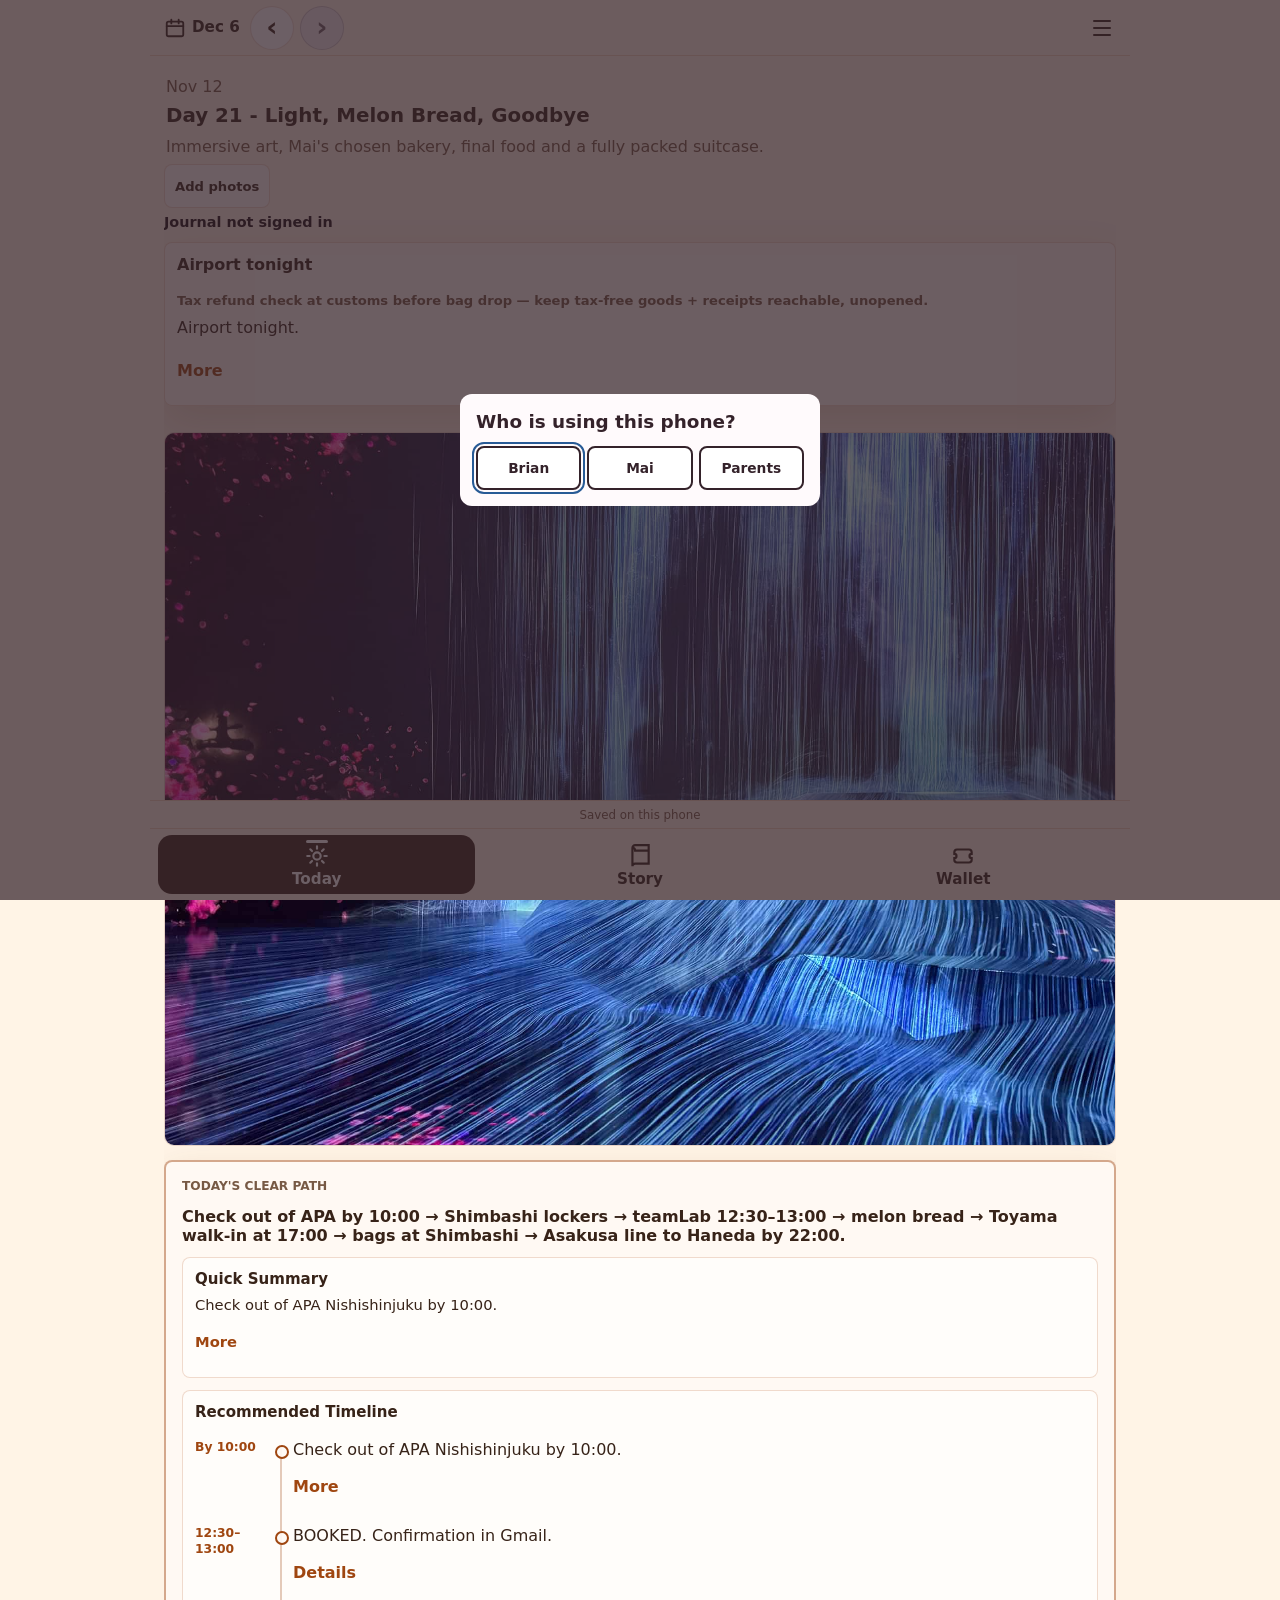
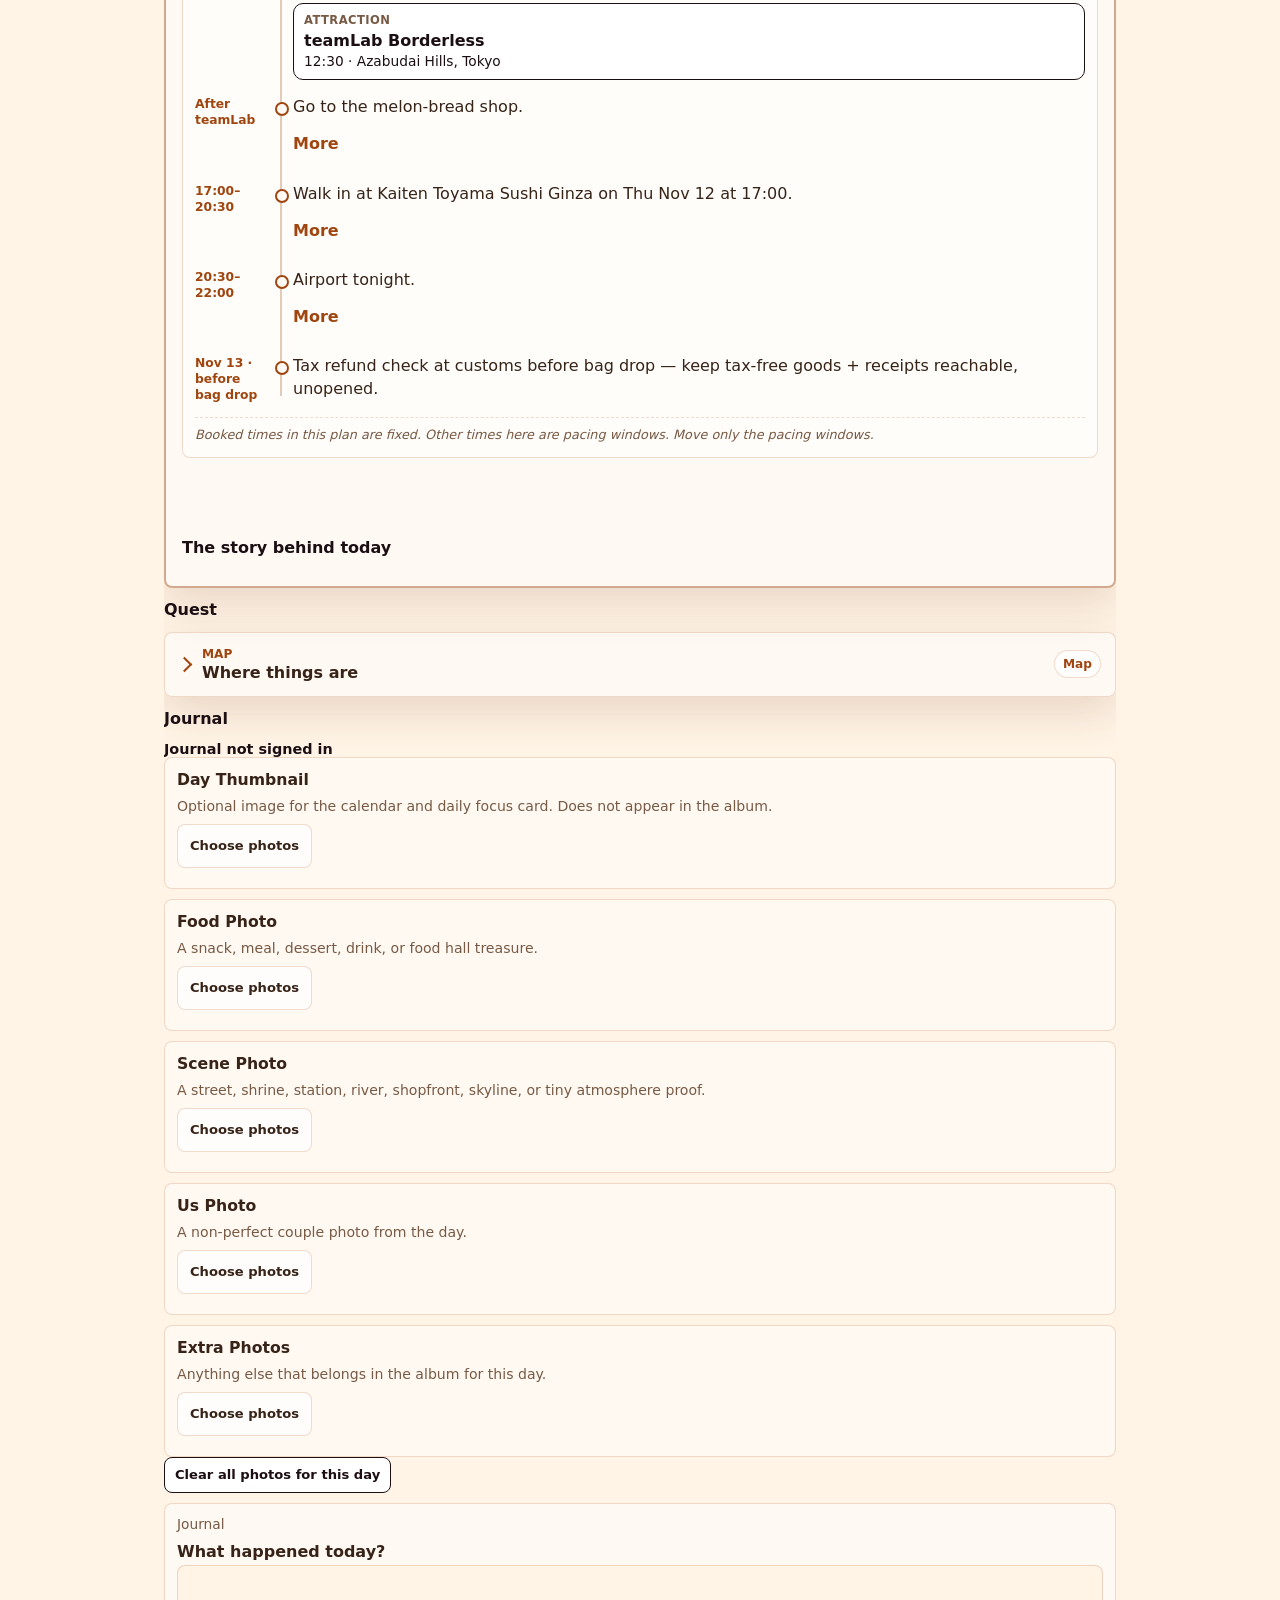
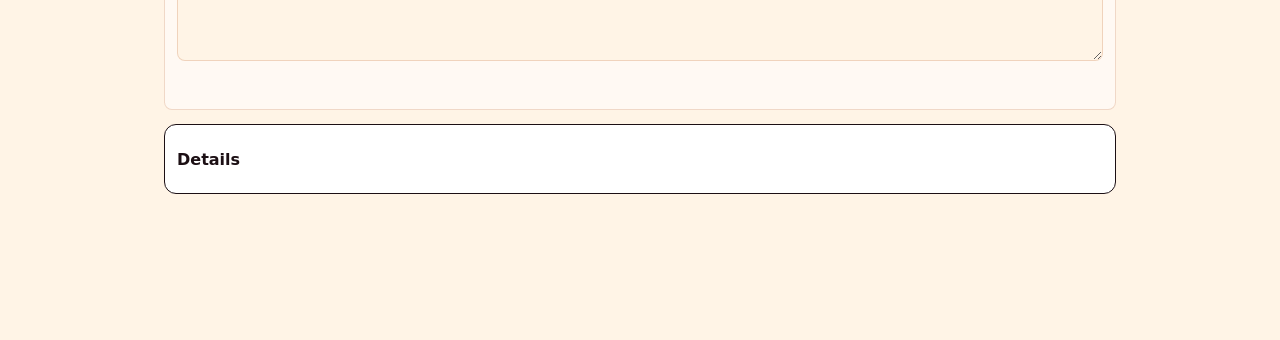
==== index.html @ 4ed2b211 "v230: show why journal photo sync failed Sync now returned with no message when a previous upload wa" ====
<!doctype html>
<html lang="en">
  <head>
    <meta charset="utf-8">
    <meta name="viewport" content="width=device-width, initial-scale=1, viewport-fit=cover">
    <meta name="theme-color" content="#fff0f6">
    <meta name="color-scheme" content="only light">
    <meta name="supported-color-schemes" content="only light">
    <style>:root { color-scheme: only light; background-color: #fff0f6; color: #34222a; }</style>
    <title>Japan Trip Hunt</title>
    <link rel="manifest" href="manifest.webmanifest">
    <link rel="stylesheet" href="leaflet.css">
    <link rel="stylesheet" href="styles.css?v230">
  </head>
  <body>
    <div class="app-shell">
      <header class="app-header">
        <div class="header-leading">
          <button type="button" class="header-calendar" id="headerCalendar" aria-label="Open trip calendar">
            <svg viewBox="0 0 24 24" aria-hidden="true"><rect x="3" y="5" width="18" height="16" rx="2" fill="none" stroke="currentColor" stroke-width="2"/><path d="M3 10h18M8 3v4M16 3v4" fill="none" stroke="currentColor" stroke-width="2" stroke-linecap="round"/></svg>
            <span id="headerCalendarDate">Today</span>
          </button>
          <div class="header-day-step" id="headerDayStep" hidden>
            <button type="button" id="headerPrevDay" aria-label="Previous day">‹</button>
            <button type="button" id="headerNextDay" aria-label="Next day">›</button>
          </div>
        </div>
        <button type="button" class="menu-button" id="menuButton" aria-label="Menu" aria-haspopup="true" aria-expanded="false" aria-controls="appMenu">
          <span class="menu-icon" aria-hidden="true"><span></span><span></span><span></span></span>
        </button>
        <div class="app-menu" id="appMenu" hidden>
          <div class="traveler-toggle" role="group" aria-label="Who is using this phone">
            <button type="button" data-traveler="brian" aria-pressed="false">Brian</button>
            <button type="button" data-traveler="mai" aria-pressed="false">Mai</button>
            <button type="button" data-traveler="parents" aria-pressed="false">Parents</button>
          </div>
          <hr>
          <nav aria-label="Planning tools">
            <button type="button" data-section="admin">Trip admin</button>
            <button type="button" data-section="food">Food</button>
            <button type="button" data-section="journal">Family journal</button>
          </nav>
          <hr>
          <button type="button" id="archiveToggle" aria-pressed="false">Show skipped</button>
          <p class="menu-version">v230</p>
        </div>
      </header>

      <div id="filterStash" hidden>
        <div class="rail-wrap city-rail-wrap">
          <nav class="city-rail" aria-label="Trip cities">
            <button class="city-chip active" data-city="osaka">Osaka</button>
            <button class="city-chip" data-city="kyoto">Kyoto</button>
            <button class="city-chip" data-city="hiroshima">Hiroshima</button>
            <button class="city-chip" data-city="tokyo">Tokyo</button>
          </nav>
          <span class="rail-hint" aria-hidden="true">›</span>
        </div>

        <div class="rail-wrap day-rail-wrap">
          <nav class="day-rail" aria-label="Trip days"></nav>
          <span class="rail-hint" aria-hidden="true">›</span>
        </div>
      </div>

      <main>
        <section class="panel today-panel" id="todayPanel" aria-live="polite"></section>
        <section class="panel roll-panel hidden" id="rollPanel" aria-live="polite"></section>
        <div class="screen-filters" id="daysFilters"></div>
        <p class="days-hint" id="daysHint">Choose a day.</p>
        <section class="story-shell hidden" id="storyShell" aria-label="Story">
          <div class="story-switch" role="tablist" aria-label="Story views">
            <button type="button" role="tab" id="storyTabDays" data-story="days" aria-controls="storyDays">Days</button>
            <button type="button" role="tab" id="storyTabCalendar" data-story="calendar" aria-controls="tripCalendar">Calendar</button>
            <button type="button" role="tab" id="storyTabPhotos" data-story="photos" aria-controls="storyPhotos">Photos</button>
            <button type="button" role="tab" id="storyTabMap" data-story="map" aria-controls="storyMap">Map</button>
            <button type="button" role="tab" id="storyTabPassport" data-story="passport" aria-controls="storyPassport">Passport</button>
          </div>
          <div class="story-pane" id="storyDays" role="tabpanel" aria-labelledby="storyTabDays"></div>
          <section class="trip-calendar story-pane" id="tripCalendar" role="tabpanel" aria-labelledby="storyTabCalendar" hidden></section>
          <div class="story-pane" id="storyPhotos" role="tabpanel" aria-labelledby="storyTabPhotos" hidden></div>
          <div class="story-pane" id="storyMap" role="tabpanel" aria-labelledby="storyTabMap" hidden></div>
          <div class="story-pane" id="storyPassport" role="tabpanel" aria-labelledby="storyTabPassport" hidden>
            <section id="tripQuestHome"></section>
            <section class="melon-passport-section" id="melonPassportSection">
              <div class="section-heading">
                <p class="label">Mai's tasting challenge</p>
                <h2>Six-Bread Melon Passport</h2>
              </div>
              <div id="melonProgress"></div>
              <div class="melon-grid" id="melonGrid"></div>
              <div id="melonLeaderboard"></div>
            </section>
          </div>
        </section>
        <section class="panel tickets-panel hidden" id="ticketsPanel" aria-live="polite"></section>
        <section class="panel admin-panel hidden" id="adminPanel" aria-live="polite"></section>
        <section class="panel food-panel hidden" id="foodPanel"><div class="screen-filters" id="foodFilters"></div>
<section class="overview-window" id="cityFoodMapView">
              <section class="city-food-map-card" id="cityFoodMapCard">
                <div class="section-heading city-food-map-heading">
                  <div>
                    <p class="label" id="cityFoodMapLabel">Osaka food scout · researched picks</p>
                    <h2 id="cityFoodMapTitle">Osaka Food Map</h2>
                  </div>
                  <span class="city-food-mascot" aria-hidden="true">おいしい!</span>
                </div>
                <div class="city-food-intro">
                  <span aria-hidden="true">🍙</span>
                  <p id="cityFoodIntroCopy"><strong>What kind of Osaka food sounds good?</strong> Filter the map by local specialty—from takoyaki and kushikatsu to izakayas, noodles, cafés, and conbini.</p>
                </div>
                <section class="restaurant-bookings" aria-labelledby="restaurantBookingsTitle">
                  <div class="restaurant-bookings-heading">
                    <div>
                      <p class="label">Tabelog first · track here</p>
                      <h3 id="restaurantBookingsTitle">Restaurant reservations</h3>
                    </div>
                    <p class="restaurant-party-legend" id="restaurantPartyLegend"></p>
                  </div>
                  <p class="restaurant-bookings-intro" id="restaurantBookingsIntro"></p>
                  <ul class="restaurant-bookings-list" id="restaurantBookingsList"></ul>
                </section>
                <div class="city-food-toolbar">
                  <div class="city-food-filters" id="cityFoodFilters" aria-label="Filter food map"></div>
                  <div class="city-food-subfilters" id="cityFoodSubfilters" aria-label="Filter by food subtype" hidden></div>
                </div>
                <p class="city-food-result-count" id="cityFoodResultCount" aria-live="polite"></p>
                <div class="city-food-layout">
                  <div class="city-food-map-wrap">
                    <div class="city-food-leaflet-map" id="cityFoodLeafletMap" role="application" aria-label="Interactive city food map"></div>
                    <div class="city-food-map-key" aria-label="Food pin legend">
                      <span><i class="is-restaurant">🍜</i> Restaurant</span>
                      <span><i class="is-cafe">☕</i> Café</span>
                      <span><i class="is-conbini">🍙</i> Conbini</span>
                      <span><i class="is-sweet">★</i> Sweets</span>
                    </div>
                  </div>
                  <button type="button" class="food-list-toggle" id="foodListToggle" aria-expanded="false" aria-controls="cityFoodList">Show place list</button>
                  <div class="city-food-list is-collapsed" id="cityFoodList"></div>
                </div>
              </section>
            </section>
        </section>
        <section class="panel day-panel hidden" id="dayPanel" aria-live="polite"></section>
        <section class="panel journal-panel hidden" id="journalPanel" aria-live="polite"></section>
      </main>

      <div class="app-dock">
      <footer class="bottom-bar">
        <span id="saveStatus">Saved on this phone</span>
      </footer>
      <nav class="tab-bar" aria-label="Main sections">
        <button type="button" data-tab="today">
          <svg viewBox="0 0 24 24" aria-hidden="true"><path d="M12 3v2.2M12 18.8V21M3 12h2.2M18.8 12H21M5.8 5.8l1.6 1.6M16.6 16.6l1.6 1.6M18.2 5.8l-1.6 1.6M7.4 16.6l-1.6 1.6" fill="none" stroke="currentColor" stroke-width="2" stroke-linecap="round"/><circle cx="12" cy="12" r="3.4" fill="none" stroke="currentColor" stroke-width="2"/></svg>
          <span>Today</span>
        </button>
        <button type="button" data-tab="story">
          <svg viewBox="0 0 24 24" aria-hidden="true"><path d="M5 4.5A2.5 2.5 0 0 1 7.5 2H20v17H7.5A2.5 2.5 0 0 0 5 21.5V4.5z" fill="none" stroke="currentColor" stroke-width="2"/><path d="M5 4.5A2.5 2.5 0 0 1 7.5 7H20" fill="none" stroke="currentColor" stroke-width="2"/></svg>
          <span>Story</span>
        </button>
        <button type="button" data-tab="wallet">
          <svg viewBox="0 0 24 24" aria-hidden="true"><path d="M4 8.5A2.5 2.5 0 0 1 6.5 6h11A2.5 2.5 0 0 1 20 8.5V10a2 2 0 0 0 0 4v1.5A2.5 2.5 0 0 1 17.5 18h-11A2.5 2.5 0 0 1 4 15.5V14a2 2 0 0 0 0-4V8.5z" fill="none" stroke="currentColor" stroke-width="2"/></svg>
          <span>Wallet</span>
        </button>
      </nav>
      </div>
      <div class="traveler-ask" id="travelerAsk" hidden>
        <div class="traveler-ask-card" role="dialog" aria-modal="true" aria-labelledby="travelerAskTitle">
          <h2 id="travelerAskTitle">Who is using this phone?</h2>
          <div class="traveler-toggle" role="group" aria-label="Who is using this phone">
            <button type="button" data-traveler="brian">Brian</button>
            <button type="button" data-traveler="mai">Mai</button>
            <button type="button" data-traveler="parents">Parents</button>
          </div>
        </div>
      </div>
      <div class="ticket-viewer" id="ticketViewer" hidden>
        <p class="ticket-brightness">Turn screen brightness up.</p>
        <button type="button" id="ticketViewerClose">Close</button>
        <img id="ticketViewerImage" alt="QR ticket">
        <a class="ticket-viewer-link" id="ticketViewerLink" target="_blank" rel="noopener noreferrer" hidden>Open link instead</a>
      </div>
    </div>

    <script src="leaflet.js"></script>
    <script src="place-coordinates.js"></script>
    <script src="ticket-email.js?v230"></script>
    <script src="wander.js?v230"></script>
    <script src="roll-call.js?v230"></script>
    <script src="bulk-photos.js?v230"></script>
    <script src="app.js?v230"></script>
  </body>
</html>
---- leaflet.css ----
/* required styles */

.leaflet-pane,
.leaflet-tile,
.leaflet-marker-icon,
.leaflet-marker-shadow,
.leaflet-tile-container,
.leaflet-pane > svg,
.leaflet-pane > canvas,
.leaflet-zoom-box,
.leaflet-image-layer,
.leaflet-layer {
	position: absolute;
	left: 0;
	top: 0;
	}
.leaflet-container {
	overflow: hidden;
	}
.leaflet-tile,
.leaflet-marker-icon,
.leaflet-marker-shadow {
	-webkit-user-select: none;
	   -moz-user-select: none;
	        user-select: none;
	  -webkit-user-drag: none;
	}
/* Prevents IE11 from highlighting tiles in blue */
.leaflet-tile::selection {
	background: transparent;
}
/* Safari renders non-retina tile on retina better with this, but Chrome is worse */
.leaflet-safari .leaflet-tile {
	image-rendering: -webkit-optimize-contrast;
	}
/* hack that prevents hw layers "stretching" when loading new tiles */
.leaflet-safari .leaflet-tile-container {
	width: 1600px;
	height: 1600px;
	-webkit-transform-origin: 0 0;
	}
.leaflet-marker-icon,
.leaflet-marker-shadow {
	display: block;
	}
/* .leaflet-container svg: reset svg max-width decleration shipped in Joomla! (joomla.org) 3.x */
/* .leaflet-container img: map is broken in FF if you have max-width: 100% on tiles */
.leaflet-container .leaflet-overlay-pane svg {
	max-width: none !important;
	max-height: none !important;
	}
.leaflet-container .leaflet-marker-pane img,
.leaflet-container .leaflet-shadow-pane img,
.leaflet-container .leaflet-tile-pane img,
.leaflet-container img.leaflet-image-layer,
.leaflet-container .leaflet-tile {
	max-width: none !important;
	max-height: none !important;
	width: auto;
	padding: 0;
	}

.leaflet-container img.leaflet-tile {
	/* See: https://bugs.chromium.org/p/chromium/issues/detail?id=600120 */
	mix-blend-mode: plus-lighter;
}

.leaflet-container.leaflet-touch-zoom {
	-ms-touch-action: pan-x pan-y;
	touch-action: pan-x pan-y;
	}
.leaflet-container.leaflet-touch-drag {
	-ms-touch-action: pinch-zoom;
	/* Fallback for FF which doesn't support pinch-zoom */
	touch-action: none;
	touch-action: pinch-zoom;
}
.leaflet-container.leaflet-touch-drag.leaflet-touch-zoom {
	-ms-touch-action: none;
	touch-action: none;
}
.leaflet-container {
	-webkit-tap-highlight-color: transparent;
}
.leaflet-container a {
	-webkit-tap-highlight-color: rgba(51, 181, 229, 0.4);
}
.leaflet-tile {
	filter: inherit;
	visibility: hidden;
	}
.leaflet-tile-loaded {
	visibility: inherit;
	}
.leaflet-zoom-box {
	width: 0;
	height: 0;
	-moz-box-sizing: border-box;
	     box-sizing: border-box;
	z-index: 800;
	}
/* workaround for https://bugzilla.mozilla.org/show_bug.cgi?id=888319 */
.leaflet-overlay-pane svg {
	-moz-user-select: none;
	}

.leaflet-pane         { z-index: 400; }

.leaflet-tile-pane    { z-index: 200; }
.leaflet-overlay-pane { z-index: 400; }
.leaflet-shadow-pane  { z-index: 500; }
.leaflet-marker-pane  { z-index: 600; }
.leaflet-tooltip-pane   { z-index: 650; }
.leaflet-popup-pane   { z-index: 700; }

.leaflet-map-pane canvas { z-index: 100; }
.leaflet-map-pane svg    { z-index: 200; }

.leaflet-vml-shape {
	width: 1px;
	height: 1px;
	}
.lvml {
	behavior: url(#default#VML);
	display: inline-block;
	position: absolute;
	}


/* control positioning */

.leaflet-control {
	position: relative;
	z-index: 800;
	pointer-events: visiblePainted; /* IE 9-10 doesn't have auto */
	pointer-events: auto;
	}
.leaflet-top,
.leaflet-bottom {
	position: absolute;
	z-index: 1000;
	pointer-events: none;
	}
.leaflet-top {
	top: 0;
	}
.leaflet-right {
	right: 0;
	}
.leaflet-bottom {
	bottom: 0;
	}
.leaflet-left {
	left: 0;
	}
.leaflet-control {
	float: left;
	clear: both;
	}
.leaflet-right .leaflet-control {
	float: right;
	}
.leaflet-top .leaflet-control {
	margin-top: 10px;
	}
.leaflet-bottom .leaflet-control {
	margin-bottom: 10px;
	}
.leaflet-left .leaflet-control {
	margin-left: 10px;
	}
.leaflet-right .leaflet-control {
	margin-right: 10px;
	}


/* zoom and fade animations */

.leaflet-fade-anim .leaflet-popup {
	opacity: 0;
	-webkit-transition: opacity 0.2s linear;
	   -moz-transition: opacity 0.2s linear;
	        transition: opacity 0.2s linear;
	}
.leaflet-fade-anim .leaflet-map-pane .leaflet-popup {
	opacity: 1;
	}
.leaflet-zoom-animated {
	-webkit-transform-origin: 0 0;
	    -ms-transform-origin: 0 0;
	        transform-origin: 0 0;
	}
svg.leaflet-zoom-animated {
	will-change: transform;
}

.leaflet-zoom-anim .leaflet-zoom-animated {
	-webkit-transition: -webkit-transform 0.25s cubic-bezier(0,0,0.25,1);
	   -moz-transition:    -moz-transform 0.25s cubic-bezier(0,0,0.25,1);
	        transition:         transform 0.25s cubic-bezier(0,0,0.25,1);
	}
.leaflet-zoom-anim .leaflet-tile,
.leaflet-pan-anim .leaflet-tile {
	-webkit-transition: none;
	   -moz-transition: none;
	        transition: none;
	}

.leaflet-zoom-anim .leaflet-zoom-hide {
	visibility: hidden;
	}


/* cursors */

.leaflet-interactive {
	cursor: pointer;
	}
.leaflet-grab {
	cursor: -webkit-grab;
	cursor:    -moz-grab;
	cursor:         grab;
	}
.leaflet-crosshair,
.leaflet-crosshair .leaflet-interactive {
	cursor: crosshair;
	}
.leaflet-popup-pane,
.leaflet-control {
	cursor: auto;
	}
.leaflet-dragging .leaflet-grab,
.leaflet-dragging .leaflet-grab .leaflet-interactive,
.leaflet-dragging .leaflet-marker-draggable {
	cursor: move;
	cursor: -webkit-grabbing;
	cursor:    -moz-grabbing;
	cursor:         grabbing;
	}

/* marker & overlays interactivity */
.leaflet-marker-icon,
.leaflet-marker-shadow,
.leaflet-image-layer,
.leaflet-pane > svg path,
.leaflet-tile-container {
	pointer-events: none;
	}

.leaflet-marker-icon.leaflet-interactive,
.leaflet-image-layer.leaflet-interactive,
.leaflet-pane > svg path.leaflet-interactive,
svg.leaflet-image-layer.leaflet-interactive path {
	pointer-events: visiblePainted; /* IE 9-10 doesn't have auto */
	pointer-events: auto;
	}

/* visual tweaks */

.leaflet-container {
	background: #ddd;
	outline-offset: 1px;
	}
.leaflet-container a {
	color: #0078A8;
	}
.leaflet-zoom-box {
	border: 2px dotted #38f;
	background: rgba(255,255,255,0.5);
	}


/* general typography */
.leaflet-container {
	font-family: "Helvetica Neue", Arial, Helvetica, sans-serif;
	font-size: 12px;
	font-size: 0.75rem;
	line-height: 1.5;
	}


/* general toolbar styles */

.leaflet-bar {
	box-shadow: 0 1px 5px rgba(0,0,0,0.65);
	border-radius: 4px;
	}
.leaflet-bar a {
	background-color: #fff;
	border-bottom: 1px solid #ccc;
	width: 26px;
	height: 26px;
	line-height: 26px;
	display: block;
	text-align: center;
	text-decoration: none;
	color: black;
	}
.leaflet-bar a,
.leaflet-control-layers-toggle {
	background-position: 50% 50%;
	background-repeat: no-repeat;
	display: block;
	}
.leaflet-bar a:hover,
.leaflet-bar a:focus {
	background-color: #f4f4f4;
	}
.leaflet-bar a:first-child {
	border-top-left-radius: 4px;
	border-top-right-radius: 4px;
	}
.leaflet-bar a:last-child {
	border-bottom-left-radius: 4px;
	border-bottom-right-radius: 4px;
	border-bottom: none;
	}
.leaflet-bar a.leaflet-disabled {
	cursor: default;
	background-color: #f4f4f4;
	color: #bbb;
	}

.leaflet-touch .leaflet-bar a {
	width: 30px;
	height: 30px;
	line-height: 30px;
	}
.leaflet-touch .leaflet-bar a:first-child {
	border-top-left-radius: 2px;
	border-top-right-radius: 2px;
	}
.leaflet-touch .leaflet-bar a:last-child {
	border-bottom-left-radius: 2px;
	border-bottom-right-radius: 2px;
	}

/* zoom control */

.leaflet-control-zoom-in,
.leaflet-control-zoom-out {
	font: bold 18px 'Lucida Console', Monaco, monospace;
	text-indent: 1px;
	}

.leaflet-touch .leaflet-control-zoom-in, .leaflet-touch .leaflet-control-zoom-out  {
	font-size: 22px;
	}


/* layers control */

.leaflet-control-layers {
	box-shadow: 0 1px 5px rgba(0,0,0,0.4);
	background: #fff;
	border-radius: 5px;
	}
.leaflet-control-layers-toggle {
	background-image: url(images/layers.png);
	width: 36px;
	height: 36px;
	}
.leaflet-retina .leaflet-control-layers-toggle {
	background-image: url(images/layers-2x.png);
	background-size: 26px 26px;
	}
.leaflet-touch .leaflet-control-layers-toggle {
	width: 44px;
	height: 44px;
	}
.leaflet-control-layers .leaflet-control-layers-list,
.leaflet-control-layers-expanded .leaflet-control-layers-toggle {
	display: none;
	}
.leaflet-control-layers-expanded .leaflet-control-layers-list {
	display: block;
	position: relative;
	}
.leaflet-control-layers-expanded {
	padding: 6px 10px 6px 6px;
	color: #333;
	background: #fff;
	}
.leaflet-control-layers-scrollbar {
	overflow-y: scroll;
	overflow-x: hidden;
	padding-right: 5px;
	}
.leaflet-control-layers-selector {
	margin-top: 2px;
	position: relative;
	top: 1px;
	}
.leaflet-control-layers label {
	display: block;
	font-size: 13px;
	font-size: 1.08333em;
	}
.leaflet-control-layers-separator {
	height: 0;
	border-top: 1px solid #ddd;
	margin: 5px -10px 5px -6px;
	}

/* Default icon URLs */
.leaflet-default-icon-path { /* used only in path-guessing heuristic, see L.Icon.Default */
	background-image: url(images/marker-icon.png);
	}


/* attribution and scale controls */

.leaflet-container .leaflet-control-attribution {
	background: #fff;
	background: rgba(255, 255, 255, 0.8);
	margin: 0;
	}
.leaflet-control-attribution,
.leaflet-control-scale-line {
	padding: 0 5px;
	color: #333;
	line-height: 1.4;
	}
.leaflet-control-attribution a {
	text-decoration: none;
	}
.leaflet-control-attribution a:hover,
.leaflet-control-attribution a:focus {
	text-decoration: underline;
	}
.leaflet-attribution-flag {
	display: inline !important;
	vertical-align: baseline !important;
	width: 1em;
	height: 0.6669em;
	}
.leaflet-left .leaflet-control-scale {
	margin-left: 5px;
	}
.leaflet-bottom .leaflet-control-scale {
	margin-bottom: 5px;
	}
.leaflet-control-scale-line {
	border: 2px solid #777;
	border-top: none;
	line-height: 1.1;
	padding: 2px 5px 1px;
	white-space: nowrap;
	-moz-box-sizing: border-box;
	     box-sizing: border-box;
	background: rgba(255, 255, 255, 0.8);
	text-shadow: 1px 1px #fff;
	}
.leaflet-control-scale-line:not(:first-child) {
	border-top: 2px solid #777;
	border-bottom: none;
	margin-top: -2px;
	}
.leaflet-control-scale-line:not(:first-child):not(:last-child) {
	border-bottom: 2px solid #777;
	}

.leaflet-touch .leaflet-control-attribution,
.leaflet-touch .leaflet-control-layers,
.leaflet-touch .leaflet-bar {
	box-shadow: none;
	}
.leaflet-touch .leaflet-control-layers,
.leaflet-touch .leaflet-bar {
	border: 2px solid rgba(0,0,0,0.2);
	background-clip: padding-box;
	}


/* popup */

.leaflet-popup {
	position: absolute;
	text-align: center;
	margin-bottom: 20px;
	}
.leaflet-popup-content-wrapper {
	padding: 1px;
	text-align: left;
	border-radius: 12px;
	}
.leaflet-popup-content {
	margin: 13px 24px 13px 20px;
	line-height: 1.3;
	font-size: 13px;
	font-size: 1.08333em;
	min-height: 1px;
	}
.leaflet-popup-content p {
	margin: 17px 0;
	margin: 1.3em 0;
	}
.leaflet-popup-tip-container {
	width: 40px;
	height: 20px;
	position: absolute;
	left: 50%;
	margin-top: -1px;
	margin-left: -20px;
	overflow: hidden;
	pointer-events: none;
	}
.leaflet-popup-tip {
	width: 17px;
	height: 17px;
	padding: 1px;

	margin: -10px auto 0;
	pointer-events: auto;

	-webkit-transform: rotate(45deg);
	   -moz-transform: rotate(45deg);
	    -ms-transform: rotate(45deg);
	        transform: rotate(45deg);
	}
.leaflet-popup-content-wrapper,
.leaflet-popup-tip {
	background: white;
	color: #333;
	box-shadow: 0 3px 14px rgba(0,0,0,0.4);
	}
.leaflet-container a.leaflet-popup-close-button {
	position: absolute;
	top: 0;
	right: 0;
	border: none;
	text-align: center;
	width: 24px;
	height: 24px;
	font: 16px/24px Tahoma, Verdana, sans-serif;
	color: #757575;
	text-decoration: none;
	background: transparent;
	}
.leaflet-container a.leaflet-popup-close-button:hover,
.leaflet-container a.leaflet-popup-close-button:focus {
	color: #585858;
	}
.leaflet-popup-scrolled {
	overflow: auto;
	}

.leaflet-oldie .leaflet-popup-content-wrapper {
	-ms-zoom: 1;
	}
.leaflet-oldie .leaflet-popup-tip {
	width: 24px;
	margin: 0 auto;

	-ms-filter: "progid:DXImageTransform.Microsoft.Matrix(M11=0.70710678, M12=0.70710678, M21=-0.70710678, M22=0.70710678)";
	filter: progid:DXImageTransform.Microsoft.Matrix(M11=0.70710678, M12=0.70710678, M21=-0.70710678, M22=0.70710678);
	}

.leaflet-oldie .leaflet-control-zoom,
.leaflet-oldie .leaflet-control-layers,
.leaflet-oldie .leaflet-popup-content-wrapper,
.leaflet-oldie .leaflet-popup-tip {
	border: 1px solid #999;
	}


/* div icon */

.leaflet-div-icon {
	background: #fff;
	border: 1px solid #666;
	}


/* Tooltip */
/* Base styles for the element that has a tooltip */
.leaflet-tooltip {
	position: absolute;
	padding: 6px;
	background-color: #fff;
	border: 1px solid #fff;
	border-radius: 3px;
	color: #222;
	white-space: nowrap;
	-webkit-user-select: none;
	-moz-user-select: none;
	-ms-user-select: none;
	user-select: none;
	pointer-events: none;
	box-shadow: 0 1px 3px rgba(0,0,0,0.4);
	}
.leaflet-tooltip.leaflet-interactive {
	cursor: pointer;
	pointer-events: auto;
	}
.leaflet-tooltip-top:before,
.leaflet-tooltip-bottom:before,
.leaflet-tooltip-left:before,
.leaflet-tooltip-right:before {
	position: absolute;
	pointer-events: none;
	border: 6px solid transparent;
	background: transparent;
	content: "";
	}

/* Directions */

.leaflet-tooltip-bottom {
	margin-top: 6px;
}
.leaflet-tooltip-top {
	margin-top: -6px;
}
.leaflet-tooltip-bottom:before,
.leaflet-tooltip-top:before {
	left: 50%;
	margin-left: -6px;
	}
.leaflet-tooltip-top:before {
	bottom: 0;
	margin-bottom: -12px;
	border-top-color: #fff;
	}
.leaflet-tooltip-bottom:before {
	top: 0;
	margin-top: -12px;
	margin-left: -6px;
	border-bottom-color: #fff;
	}
.leaflet-tooltip-left {
	margin-left: -6px;
}
.leaflet-tooltip-right {
	margin-left: 6px;
}
.leaflet-tooltip-left:before,
.leaflet-tooltip-right:before {
	top: 50%;
	margin-top: -6px;
	}
.leaflet-tooltip-left:before {
	right: 0;
	margin-right: -12px;
	border-left-color: #fff;
	}
.leaflet-tooltip-right:before {
	left: 0;
	margin-left: -12px;
	border-right-color: #fff;
	}

/* Printing */

@media print {
	/* Prevent printers from removing background-images of controls. */
	.leaflet-control {
		-webkit-print-color-adjust: exact;
		print-color-adjust: exact;
		}
	}
---- styles.css ----
:root {
  color-scheme: only light !important;
  --paper: #fff0f6;
  --ink: #34222a;
  --nav-pill: #34222a;
  --muted: #715862;
  --line: rgba(135, 58, 86, 0.18);
  --card: rgba(255, 250, 252, 0.9);
  --green: #a63866;
  --teal: #814891;
  --rose: #8e4967;
  --gold: #7b5822;
  --shadow: 0 16px 40px rgba(111, 51, 73, 0.16);
  --glow-one: rgba(255, 179, 210, 0.5);
  --glow-two: rgba(255, 221, 153, 0.34);
  --wash-one: rgba(231, 119, 168, 0.25);
  --wash-two: rgba(141, 79, 159, 0.13);
}

body[data-city="osaka"] {
  --paper: #fff4e6;
  --ink: #372318;
  --muted: #775944;
  --line: rgba(178, 83, 22, 0.2);
  --card: rgba(255, 250, 244, 0.91);
  --green: #9f4610;
  --teal: #964b1b;
  --rose: #8c501b;
  --gold: #78591b;
  --shadow: 0 16px 40px rgba(127, 63, 22, 0.16);
  --glow-one: rgba(255, 168, 88, 0.52);
  --glow-two: rgba(255, 214, 125, 0.38);
  --wash-one: rgba(242, 138, 46, 0.28);
  --wash-two: rgba(199, 149, 45, 0.18);
  --nav-pill: #3b2418;
}

body[data-city="kyoto"] {
  --paper: #fff0f6;
  --ink: #34222a;
  --muted: #715862;
  --line: rgba(135, 58, 86, 0.18);
  --card: rgba(255, 250, 252, 0.9);
  --green: #a63866;
  --teal: #814891;
  --rose: #8e4967;
  --gold: #7b5822;
  --shadow: 0 16px 40px rgba(111, 51, 73, 0.16);
  --glow-one: rgba(255, 179, 210, 0.5);
  --glow-two: rgba(255, 221, 153, 0.34);
  --wash-one: rgba(231, 119, 168, 0.25);
  --wash-two: rgba(141, 79, 159, 0.13);
  --nav-pill: #3a1824;
}

body[data-city="tokyo"] {
  --paper: #fffafa;
  --ink: #301f22;
  --muted: #6f595d;
  --line: rgba(188, 0, 45, 0.18);
  --card: rgba(255, 255, 255, 0.92);
  --green: #bc002d;
  --teal: #8d001f;
  --rose: #aa3448;
  --gold: #735d36;
  --shadow: 0 16px 40px rgba(120, 0, 25, 0.13);
  --glow-one: rgba(188, 0, 45, 0.18);
  --glow-two: rgba(255, 255, 255, 0.7);
  --wash-one: rgba(188, 0, 45, 0.12);
  --wash-two: rgba(255, 255, 255, 0.42);
  --nav-pill: #7a0018;
}

body[data-city="hiroshima"] {
  --paper: #f5f8ff;
  --ink: #202b3f;
  --muted: #566076;
  --line: rgba(35, 77, 135, 0.2);
  --card: rgba(251, 253, 255, 0.93);
  --green: #285b96;
  --teal: #2f676c;
  --rose: #9c434d;
  --gold: #755b28;
  --shadow: 0 16px 40px rgba(35, 65, 110, 0.14);
  --glow-one: rgba(91, 149, 203, 0.28);
  --glow-two: rgba(244, 189, 164, 0.3);
  --wash-one: rgba(71, 126, 183, 0.16);
  --wash-two: rgba(255, 255, 255, 0.48);
  --nav-pill: #1a2740;
}

body[data-traveler="mai"] {
  --paper: #fff6f8;
  --ink: #351f2c;
  --muted: #6b3e54;
  --line: rgba(158, 62, 104, 0.22);
  --card: rgba(255, 251, 252, 0.94);
  --green: #8e2f58;
  --teal: #8a3d68;
  --rose: #8e2f58;
  --gold: #7b5822;
  --shadow: 0 16px 40px rgba(142, 47, 88, 0.12);
  --glow-one: rgba(232, 160, 190, 0.45);
  --glow-two: rgba(255, 214, 228, 0.55);
  --wash-one: rgba(212, 106, 150, 0.16);
  --wash-two: rgba(255, 255, 255, 0.4);
  --nav-pill: #8e2f58;
  --sakura: url("data:image/svg+xml,%3Csvg xmlns='http://www.w3.org/2000/svg' viewBox='0 0 64 64'%3E%3Cg fill='%23d56b98'%3E%3Cellipse cx='32' cy='16' rx='6.2' ry='10'/%3E%3Cellipse cx='32' cy='16' rx='6.2' ry='10' transform='rotate(72 32 32)'/%3E%3Cellipse cx='32' cy='16' rx='6.2' ry='10' transform='rotate(144 32 32)'/%3E%3Cellipse cx='32' cy='16' rx='6.2' ry='10' transform='rotate(216 32 32)'/%3E%3Cellipse cx='32' cy='16' rx='6.2' ry='10' transform='rotate(288 32 32)'/%3E%3C/g%3E%3Ccircle cx='32' cy='32' r='3.4' fill='%23f8d5e4'/%3E%3C/svg%3E");
  background-color: #fff6f8 !important;
  background-image: linear-gradient(#fff6f8, #fff6f8);
}

* {
  box-sizing: border-box;
}

html {
  color-scheme: only light !important;
  background-color: #fff0f6 !important;
  background-image: linear-gradient(#fff0f6, #fff0f6);
  color: #34222a !important;
}

body {
  margin: 0;
  color-scheme: only light !important;
  background-color: var(--paper) !important;
  background-image: linear-gradient(var(--paper), var(--paper));
  color: var(--ink) !important;
  font-family: ui-sans-serif, system-ui, -apple-system, BlinkMacSystemFont, "Segoe UI", sans-serif;
}

button,
input,
textarea {
  font: inherit;
  color: var(--ink);
}

input,
textarea,
select {
  background-color: var(--card);
  color: var(--ink);
}

input::placeholder,
textarea::placeholder {
  color: var(--muted);
  opacity: 1;
}

.app-shell {
  width: min(100%, 980px);
  min-height: 100svh;
  margin: 0 auto;
  padding: 0 14px calc(132px + env(safe-area-inset-bottom));
}

.app-header {
  position: sticky;
  top: 0;
  z-index: 40;
  display: flex;
  align-items: center;
  justify-content: space-between;
  box-sizing: border-box;
  height: calc(56px + env(safe-area-inset-top));
  margin: 0 -14px 10px;
  padding: env(safe-area-inset-top) 8px 0 14px;
  color-scheme: only light;
  background-color: var(--paper);
  background-image: linear-gradient(var(--paper), var(--paper));
  color: var(--ink);
  border-bottom: 1px solid var(--line);
}

.header-leading {
  display: flex;
  align-items: center;
  gap: 2px;
  min-width: 0;
  flex: 1;
}

.header-day-step {
  display: flex;
  flex: 0 0 auto;
  gap: 6px;
}

.header-day-step[hidden] {
  display: none;
}

.header-day-step button {
  display: inline-flex;
  align-items: center;
  justify-content: center;
  width: 44px;
  height: 44px;
  min-width: 44px;
  min-height: 44px;
  padding: 0 0 2px;
  border: 1px solid var(--line);
  border-radius: 999px;
  background: #fff;
  color: var(--ink);
  font-size: 1.7rem;
  font-weight: 800;
  line-height: 1;
  cursor: pointer;
}

.header-day-step button:disabled {
  background: #f3ecef;
  color: #6f6168;
  border-color: rgba(80, 60, 70, 0.22);
  opacity: 1;
  cursor: default;
}

.header-calendar {
  display: inline-flex;
  align-items: center;
  gap: 6px;
  min-width: 40px;
  min-height: 40px;
  max-width: calc(100% - 104px);
  margin: 0;
  padding: 0 8px 0 0;
  border: 0;
  border-radius: 8px;
  background: transparent;
  color: var(--ink);
  font: inherit;
  font-size: 0.95rem;
  font-weight: 850;
  line-height: 1;
  cursor: pointer;
}

.header-calendar svg {
  display: block;
  width: 22px;
  height: 22px;
  flex: 0 0 auto;
}

.header-calendar span {
  overflow: hidden;
  text-overflow: ellipsis;
  white-space: nowrap;
}

.menu-button {
  display: inline-flex;
  flex: 0 0 auto;
  align-items: center;
  justify-content: center;
  width: 40px;
  height: 40px;
  padding: 0;
  border: 0;
  border-radius: 8px;
  background: transparent;
  color: var(--ink);
  cursor: pointer;
}

.menu-button:focus-visible,
.header-calendar:focus-visible,
.header-day-step button:focus-visible,
.tab-bar button:focus-visible,
.app-menu button:focus-visible {
  outline: 2px solid var(--green);
  outline-offset: 2px;
}

.menu-icon {
  display: grid;
  gap: 5px;
  width: 18px;
}

.menu-icon span {
  display: block;
  height: 2px;
  border-radius: 1px;
  background: currentColor;
}

.app-menu {
  position: absolute;
  top: 100%;
  right: 8px;
  z-index: 41;
  display: grid;
  gap: 4px;
  width: min(260px, calc(100vw - 16px));
  margin: 0;
  padding: 8px;
  border: 1px solid var(--line);
  border-radius: 10px;
  background: var(--card);
  box-shadow: var(--shadow);
}

.app-menu[hidden] {
  display: none;
}

.app-menu nav {
  display: grid;
  gap: 4px;
}

.app-menu button {
  min-height: 44px;
  padding: 8px 12px;
  border: 0;
  border-radius: 8px;
  background: transparent;
  color: var(--ink);
  text-align: left;
  font-weight: 800;
  cursor: pointer;
}

.traveler-toggle {
  display: grid;
  grid-template-columns: repeat(3, 1fr);
  gap: 6px;
}

.traveler-toggle button {
  min-height: 44px;
  padding: 8px 4px;
  border: 2px solid #34222a;
  border-radius: 8px;
  background: #fff;
  color: #34222a;
  text-align: center;
  font: inherit;
  font-size: 0.86rem;
  font-weight: 750;
  cursor: pointer;
}

.app-menu .traveler-toggle button {
  text-align: center;
}

.traveler-toggle button[aria-pressed="true"] {
  background: #34222a;
  color: #fff;
}

body[data-traveler="mai"] .traveler-toggle button[aria-pressed="true"] {
  border-color: #8e2f58;
  background: #8e2f58;
  color: #fff;
}

body[data-traveler="mai"] .app-header {
  background-image: var(--sakura), linear-gradient(#fff6f8, #fff6f8);
  background-repeat: no-repeat, no-repeat;
  background-position: right 62px center, 0 0;
  background-size: 30px 30px, auto;
}

body[data-traveler="mai"] .daily-guide,
body[data-traveler="mai"] .next-stop {
  position: relative;
}

body[data-traveler="mai"] .daily-guide::after,
body[data-traveler="mai"] .next-stop::after {
  content: "";
  position: absolute;
  top: -8px;
  right: -6px;
  width: 26px;
  height: 26px;
  background: var(--sakura) center / contain no-repeat;
  pointer-events: none;
}

.traveler-toggle button:focus-visible {
  outline: 2px solid #285b96;
  outline-offset: 2px;
}

.traveler-ask {
  position: fixed;
  inset: 0;
  z-index: 80;
  display: grid;
  place-items: center;
  padding: 16px;
  background: rgba(52, 34, 42, 0.72);
}

.traveler-ask[hidden] {
  display: none;
}

.traveler-ask-card {
  width: min(360px, 100%);
  display: grid;
  gap: 12px;
  padding: 16px;
  border-radius: 12px;
  background: #fffafc;
  color: #34222a;
}

.traveler-ask-card h2 {
  margin: 0;
  font-size: 1.15rem;
  line-height: 1.3;
}

.away-line {
  margin: 12px 0;
  color: #34222a;
  font-size: 1rem;
  font-weight: 700;
  line-height: 1.4;
}

.app-menu button[aria-current="page"] {
  background: color-mix(in srgb, var(--green) 70%, #1c0f14);
  color: #fff;
}

.app-menu hr {
  width: 100%;
  margin: 4px 0;
  border: 0;
  border-top: 1px solid var(--line);
}

.app-menu #archiveToggle[aria-pressed="true"] {
  background: color-mix(in srgb, var(--green) 18%, var(--card));
}

#filterStash {
  display: none;
}

.screen-filters {
  display: grid;
  gap: 6px;
  margin: 2px 0 12px;
}

.screen-filters:empty {
  display: none;
}

.screen-filters .rail-wrap {
  margin: 0;
}

.screen-filters .city-rail,
.screen-filters .day-rail {
  padding: 0 2px 2px 0;
}

.screen-filters .city-chip,
.screen-filters .chip {
  min-height: 36px;
  padding: 6px 12px;
}

.hero {
  display: grid;
  grid-template-columns: 1fr auto;
  gap: 16px;
  align-items: end;
  padding: 16px 4px 14px;
}

.theme-toggle {
  display: inline-flex;
  align-items: center;
  gap: 7px;
  min-height: 42px;
  border: 1px solid var(--line);
  border-radius: 999px;
  padding: 9px 12px;
  background: var(--card);
  color: var(--ink);
  box-shadow: var(--shadow);
  cursor: pointer;
  font-weight: 850;
}

.theme-toggle > [aria-hidden] {
  font-size: 1.1rem;
  line-height: 1;
}

.eyebrow,
.label {
  margin: 0;
  color: var(--green);
  font-size: 0.76rem;
  font-weight: 800;
  letter-spacing: 0;
  text-transform: uppercase;
}

h1,
h2,
h3,
p {
  margin-top: 0;
}

h1 {
  margin-bottom: 8px;
  font-size: clamp(2rem, 10vw, 4rem);
  line-height: 0.94;
  letter-spacing: 0;
}

h2 {
  margin-bottom: 10px;
  font-size: 1.24rem;
  letter-spacing: 0;
}

h3 {
  margin-bottom: 6px;
  font-size: 1rem;
  letter-spacing: 0;
}

.lede {
  max-width: 38rem;
  margin-bottom: 0;
  color: var(--muted);
  line-height: 1.45;
}

.score-orb {
  display: grid;
  place-items: center;
  width: 92px;
  aspect-ratio: 1;
  border: 1px solid var(--line);
  border-radius: 8px;
  background: linear-gradient(160deg, rgba(255, 255, 255, 0.92), rgba(255, 219, 234, 0.9));
  box-shadow: var(--shadow);
}

.score-orb span {
  display: block;
  font-size: 2rem;
  font-weight: 900;
  line-height: 1;
}

.score-orb small,
.stat small,
.bottom-bar span {
  color: var(--muted);
  font-size: 0.74rem;
}

.city-rail,
.day-rail {
  display: flex;
  gap: 8px;
  overflow-x: auto;
  scroll-snap-type: x proximity;
  scrollbar-width: thin;
  scrollbar-color: #9a3412 rgba(154, 52, 18, 0.16);
  padding-right: 22px;
}

.rail-wrap {
  position: relative;
}

.city-rail-wrap {
  margin: 0 -14px 8px;
}

.day-rail-wrap {
  margin: 4px -14px 14px;
}

.city-rail,
.day-rail {
  margin: 0;
  padding: 0 28px 8px 14px;
}

.rail-hint {
  display: none;
  position: absolute;
  top: 0;
  right: 0;
  bottom: 0;
  width: 36px;
  align-items: center;
  justify-content: flex-end;
  padding-right: 2px;
  background: linear-gradient(to right, transparent, var(--paper) 68%);
  color: #9a3412;
  font-size: 1.45rem;
  font-weight: 900;
  line-height: 1;
  pointer-events: none;
}

.rail-wrap:has(.can-scroll) .rail-hint {
  display: flex;
}

.quick-menu {
  position: sticky;
  top: max(8px, env(safe-area-inset-top));
  z-index: 5;
  display: grid;
  justify-items: end;
  margin: -2px 0 12px;
}

.quick-menu summary {
  display: inline-flex;
  align-items: center;
  min-height: 42px;
  border: 1px solid var(--line);
  border-radius: 8px;
  padding: 9px 12px;
  background: color-mix(in srgb, var(--green) 70%, #1c0f14);
  color: white;
  font-weight: 900;
  cursor: pointer;
  list-style: none;
  box-shadow: var(--shadow);
}

.quick-menu summary::-webkit-details-marker {
  display: none;
}

.quick-menu summary::after {
  content: "";
  width: 8px;
  height: 8px;
  margin-left: 8px;
  border-right: 2px solid currentColor;
  border-bottom: 2px solid currentColor;
  transform: rotate(45deg) translateY(-2px);
}

.quick-menu[open] summary::after {
  transform: rotate(225deg) translate(-2px, -1px);
}

.quick-sidebar {
  display: grid;
  gap: 8px;
  width: min(260px, calc(100vw - 28px));
  margin-top: 8px;
  padding: 8px;
  border: 1px solid var(--line);
  border-radius: 8px;
  background: rgba(255, 250, 252, 0.96);
  box-shadow: var(--shadow);
}

.quick-sidebar button {
  min-height: 42px;
  border: 1px solid var(--line);
  border-radius: 8px;
  padding: 9px 11px;
  background: rgba(255, 255, 255, 0.68);
  color: var(--ink);
  text-align: left;
  font-weight: 900;
  cursor: pointer;
}

.city-rail::-webkit-scrollbar,
.day-rail::-webkit-scrollbar {
  height: 6px;
}

.city-rail::-webkit-scrollbar-thumb,
.day-rail::-webkit-scrollbar-thumb {
  background: #9a3412;
  border-radius: 6px;
}

.city-chip,
.chip,
.text-button {
  border: 1px solid var(--line);
  border-radius: 8px;
  background: rgba(255, 250, 252, 0.76);
  color: var(--ink);
  cursor: pointer;
}

.city-chip {
  flex: 0 0 auto;
  min-width: max-content;
  padding: 12px 16px;
  scroll-snap-align: start;
  white-space: nowrap;
  font-weight: 900;
}

.city-chip[data-city="osaka"] {
  border-color: rgba(215, 95, 22, 0.32);
}

.city-chip[data-city="kyoto"] {
  border-color: rgba(199, 67, 122, 0.32);
}

.city-chip[data-city="tokyo"] {
  border-color: rgba(188, 0, 45, 0.32);
}

.city-chip[data-city="hiroshima"] {
  border-color: rgba(40, 91, 150, 0.34);
}

.chip {
  display: inline-flex;
  align-items: center;
  gap: 8px;
  flex: 0 0 auto;
  min-width: max-content;
  padding: 10px 12px;
  scroll-snap-align: start;
  white-space: nowrap;
  font-weight: 800;
}

.nav-count,
.count-badge {
  display: inline-flex;
  align-items: center;
  justify-content: center;
  min-width: 28px;
  min-height: 28px;
  padding: 4px 8px;
  border: 1px solid var(--line);
  border-radius: 999px;
  background: rgba(255, 255, 255, 0.72);
  color: var(--green);
  font-size: 0.76rem;
  font-weight: 900;
  line-height: 1;
}

.chip.active .nav-count {
  border-color: rgba(255, 255, 255, 0.5);
  background: rgba(255, 255, 255, 0.22);
  color: white;
}

/* Outside-city days remain date-only. Day trips use one tint; transfers split diagonally. */
.chip.is-outside-city,
.calendar-day.is-outside-city {
  background: color-mix(in srgb, var(--outside-city-color) 16%, white);
}

.chip.is-transit-day,
.calendar-day.is-transit-day {
  background: linear-gradient(135deg,
    color-mix(in srgb, var(--outside-from) 17%, white) 0%,
    color-mix(in srgb, var(--outside-from) 17%, white) 49.5%,
    color-mix(in srgb, var(--outside-to) 17%, white) 50.5%,
    color-mix(in srgb, var(--outside-to) 17%, white) 100%);
}

.chip.is-outside-city.active {
  background: var(--outside-city-color);
  color: white;
}

.chip.is-transit-day.active {
  background: linear-gradient(135deg,
    color-mix(in srgb, var(--outside-from) 84%, white) 0%,
    color-mix(in srgb, var(--outside-from) 84%, white) 49.5%,
    color-mix(in srgb, var(--outside-to) 84%, white) 50.5%,
    color-mix(in srgb, var(--outside-to) 84%, white) 100%);
}

.city-chip.active,
.chip.active {
  border-color: transparent;
  background: color-mix(in srgb, var(--green) 70%, #1c0f14);
  color: #fff;
}

.city-chip.snap-armed { box-shadow: inset 0 -3px 0 rgba(255, 255, 255, 0.76); }

.panel {
  display: grid;
  gap: 14px;
}

.overview-mode {
  display: grid;
  gap: 14px;
}

.hidden {
  display: none;
}

.progress-card,
.quest-card,
.award-card,
.map-card,
.daily-photo-card,
.context-card,
.wrap-card,
.daily-guide,
.daily-deck {
  border: 1px solid var(--line);
  border-radius: 8px;
  background: var(--card);
  box-shadow: var(--shadow);
}

.day-carousel {
  display: grid;
  grid-template-columns: 46px minmax(0, 1fr) 46px;
  gap: 5px;
  align-items: start;
  min-width: 0;
}

.day-window-strip {
  position: relative;
  display: flex;
  gap: 0;
  min-width: 0;
  overflow-x: auto;
  overflow-y: visible;
  scroll-behavior: smooth;
  scroll-snap-type: x mandatory;
  scrollbar-width: none;
  overscroll-behavior-x: contain;
  touch-action: pan-x pan-y;
  cursor: grab;
}

.day-window-strip::-webkit-scrollbar {
  display: none;
}

.day-window-strip.is-dragging {
  scroll-snap-type: none;
  scroll-behavior: auto;
  cursor: grabbing;
  user-select: none;
}

.day-window {
  flex: 0 0 100%;
  width: 100%;
  min-width: 0;
  align-self: flex-start;
  scroll-snap-align: start;
  scroll-snap-stop: always;
}

.carousel-side-jump {
  position: sticky;
  top: max(70px, calc(env(safe-area-inset-top) + 62px));
  z-index: 3;
  display: flex;
  flex-direction: column;
  align-items: center;
  justify-content: center;
  gap: 10px;
  width: 46px;
  height: min(250px, 42vh);
  min-height: 170px;
  padding: 9px 3px;
  border: 1px solid var(--line);
  border-radius: 9px;
  background: color-mix(in srgb, var(--card) 92%, var(--rose));
  box-shadow: 0 5px 14px color-mix(in srgb, var(--ink) 12%, transparent);
  color: var(--ink);
  cursor: pointer;
  font: inherit;
  transition: border-color 0.15s ease, color 0.15s ease, transform 0.15s ease;
}

.carousel-side-arrow {
  font-size: 1.65rem;
  font-weight: 900;
  line-height: 1;
}

.carousel-side-jump small {
  max-width: none;
  color: var(--muted);
  font-size: 0.72rem;
  font-weight: 900;
  line-height: 1.2;
  writing-mode: vertical-rl;
  text-orientation: mixed;
  overflow-wrap: normal;
  word-break: keep-all;
  white-space: nowrap;
  letter-spacing: 0.04em;
  text-align: center;
}

.carousel-side-jump:hover,
.carousel-side-jump:focus-visible {
  border-color: var(--green);
  color: var(--green);
  transform: translateY(-2px);
}

.carousel-side-jump:focus-visible {
  outline: 3px solid color-mix(in srgb, var(--green) 38%, transparent);
  outline-offset: 2px;
}

.day-page-chips {
  display: none;
  grid-column: 1 / -1;
  gap: 8px;
  overflow-x: auto;
  padding: 2px 2px 8px;
  scroll-snap-type: x proximity;
  scrollbar-width: thin;
}

@media (max-width: 980px), (hover: none) and (pointer: coarse) {
  .day-carousel.has-side-navigation {
    grid-template-columns: minmax(0, 1fr);
    gap: 8px;
  }

  .day-carousel.has-side-navigation > .carousel-side-jump {
    display: none;
  }

  .day-page-chips {
    display: flex;
  }
}

.day-carousel.has-top-navigation {
  grid-template-columns: minmax(0, 1fr);
  gap: 8px;
}

.overview-carousel-navigation {
  display: flex;
  align-items: center;
  justify-content: space-between;
  gap: 10px;
  min-width: 0;
}

.overview-carousel-navigation .carousel-side-jump {
  position: static;
  flex: 0 1 auto;
  flex-direction: row;
  gap: 7px;
  width: auto;
  height: auto;
  min-height: 44px;
  padding: 8px 12px;
  border-radius: 999px;
}

.overview-carousel-navigation .carousel-side-arrow {
  flex: 0 0 auto;
  font-size: 1.25rem;
}

.overview-carousel-navigation .carousel-side-jump small {
  max-width: none;
  min-width: 0;
  overflow: hidden;
  text-overflow: ellipsis;
  overflow-wrap: normal;
  writing-mode: horizontal-tb;
  text-orientation: mixed;
  white-space: nowrap;
  letter-spacing: 0;
  font-size: clamp(0.7rem, 2.6vw, 0.82rem);
  line-height: 1.2;
}

.overview-carousel-navigation .carousel-side-jump.is-next {
  flex-direction: row-reverse;
}

@media (max-width: 420px) {
  .overview-carousel-navigation {
    gap: 6px;
  }

  .overview-carousel-navigation .carousel-side-jump {
    max-width: calc(50% - 3px);
    gap: 5px;
    padding-inline: 8px;
  }

  .overview-carousel-navigation .carousel-side-arrow {
    font-size: 1.05rem;
  }

  .overview-carousel-navigation .carousel-side-jump small {
    font-size: 0.68rem;
  }
}

.coverage-summary,
.melon-progress {
  display: flex;
  justify-content: space-between;
  gap: 12px;
  align-items: center;
  padding: 14px;
  border: 1px solid var(--line);
  border-radius: 8px;
  background: rgba(255, 255, 255, 0.58);
}

.coverage-summary.complete {
  border-color: color-mix(in srgb, var(--green) 48%, transparent);
}

.coverage-summary.has-gap {
  border-color: #b42318;
  background: #fff0ed;
}

.coverage-summary span,
.melon-progress span {
  color: var(--muted);
  font-size: 0.84rem;
  text-align: right;
}

.roadmap-grid {
  display: grid;
  grid-template-columns: repeat(auto-fit, minmax(245px, 1fr));
  gap: 10px;
}

.roadmap-card {
  display: grid;
  align-content: start;
  gap: 8px;
  padding: 14px;
  border: 1px solid var(--line);
  border-radius: 8px;
  background: var(--card);
  box-shadow: var(--shadow);
}

.roadmap-card-heading,
.daily-guide-heading {
  display: flex;
  justify-content: space-between;
  gap: 8px;
  align-items: center;
}

.roadmap-card h3,
.roadmap-card p,
.daily-guide h3,
.daily-guide p {
  margin: 0;
}

.roadmap-card p,
.daily-guide p {
  color: var(--muted);
  line-height: 1.4;
}

.roadmap-card-heading small {
  color: var(--muted);
  font-weight: 800;
}

.status-pill,
.calendar-status {
  display: inline-flex;
  align-items: center;
  width: fit-content;
  min-height: 25px;
  border: 1px solid var(--line);
  border-radius: 999px;
  padding: 4px 8px;
  font-size: 0.7rem;
  font-weight: 900;
}

.status-ready,
.status-completed {
  border-color: rgba(26, 127, 74, 0.32);
  background: rgba(34, 197, 94, 0.11);
  color: #146c3a;
}

.status-needs-booking {
  border-color: rgba(180, 83, 9, 0.32);
  background: rgba(245, 158, 11, 0.13);
  color: #92400e;
}

.status-needs-confirmation,
.status-conditional {
  border-color: rgba(109, 40, 217, 0.28);
  background: rgba(139, 92, 246, 0.11);
  color: #6d28d9;
}

.roadmap-blocker,
.roadmap-fallback {
  padding: 9px;
  border-radius: 8px;
  background: rgba(255, 255, 255, 0.52);
}

.roadmap-blocker {
  border-left: 3px solid var(--gold);
}

.roadmap-fallback {
  border-left: 3px solid var(--teal);
}

.roadmap-open,
.deal-button,
.main-complete,
.deck-actions button,
.melon-photo button {
  min-height: 40px;
  border: 1px solid var(--line);
  border-radius: 8px;
  padding: 9px 11px;
  background: rgba(255, 255, 255, 0.7);
  color: var(--ink);
  cursor: pointer;
  font-weight: 900;
}

.roadmap-open {
  width: fit-content;
}

.planning-alerts,
.quest-library {
  overflow: hidden;
  border: 1px solid var(--line);
  border-radius: 8px;
  background: rgba(255, 255, 255, 0.48);
}

.planning-alerts summary,
.quest-library summary {
  display: flex;
  justify-content: space-between;
  gap: 12px;
  padding: 13px;
  cursor: pointer;
  font-weight: 900;
}

.planning-alerts > div,
.quest-library > div {
  display: grid;
  gap: 8px;
  padding: 0 13px 13px;
}

.planning-alerts article,
.quest-library p {
  margin: 0;
  padding: 10px;
  border: 1px solid var(--line);
  border-radius: 8px;
  background: rgba(255, 255, 255, 0.54);
}

.planning-alerts p {
  margin: 4px 0 0;
  color: var(--muted);
  line-height: 1.35;
}

.calendar-status {
  margin-top: auto;
}

.calendar-day .calendar-status.status-ready,
.calendar-day .calendar-status.status-completed {
  color: #146c3a;
}

.calendar-day .calendar-status.status-needs-booking {
  color: #92400e;
}

.calendar-day .calendar-status.status-needs-confirmation,
.calendar-day .calendar-status.status-conditional {
  color: #6d28d9;
}

.calendar-capstone {
  align-self: end;
  margin-top: 6px;
  padding-top: 9px;
  border-top: 1px solid var(--line);
  font-size: 0.8rem;
  line-height: 1.42;
  overflow-wrap: anywhere;
}

.calendar-capstone b {
  display: block;
  margin-bottom: 0.2rem;
  font-size: 0.72rem;
  letter-spacing: 0.04em;
  text-transform: uppercase;
  color: var(--muted);
}

.calendar-day .calendar-walk-in {
  justify-self: start;
  width: fit-content;
  margin-top: 2px;
  padding: 3px 8px;
  border: 1px solid color-mix(in srgb, var(--rose) 42%, var(--line));
  border-radius: 999px;
  background: color-mix(in srgb, var(--rose) 14%, var(--card));
  color: var(--ink);
  font-size: 0.68rem;
  font-weight: 800;
  line-height: 1.3;
}

.quest-photo.is-bundled {
  position: relative;
}

.quest-photo.is-bundled .bundled-label {
  position: absolute;
  left: 0.5rem;
  bottom: 0.5rem;
  padding: 0.15rem 0.45rem;
  border-radius: 999px;
  background: rgba(18, 18, 18, 0.72);
  color: #fff;
  font-size: 0.68rem;
  letter-spacing: 0.02em;
}

.day-front-page {
  display: grid;
  gap: 14px;
}

.quest-page {
  display: grid;
  gap: 14px;
}

.day-front-page .plan-photo {
  margin: 0;
}

.plan-photo {
  position: relative;
  overflow: hidden;
  border-radius: 10px;
  border: 1px solid var(--line);
  background: color-mix(in srgb, var(--ink) 6%, white);
  aspect-ratio: 4 / 3;
}

.plan-photo img {
  display: block;
  width: 100%;
  height: 100%;
  object-fit: cover;
}

.plan-photo-credit,
.story-photo-credit {
  margin: 4px 0 0;
  color: #1c0f14;
  font-size: 0.75rem;
  font-weight: 700;
  line-height: 1.35;
  overflow-wrap: anywhere;
}

.plan-photo.is-empty {
  display: grid;
  place-items: center;
  min-height: 180px;
  color: var(--muted);
  font-size: 0.9rem;
}

.main-goal-card,
.quest-page .daily-deck {
  border: 1px solid var(--line);
  border-radius: 8px;
  background: var(--card);
  box-shadow: var(--shadow);
}

.quest-page {
  padding-bottom: 4px;
}

.main-goal-card {
  display: grid;
  gap: 12px;
  padding: 16px;
  border-width: 2px;
  border-color: color-mix(in srgb, var(--rose) 40%, transparent);
}

.main-goal-card h3,
.main-goal-card p {
  margin: 0;
}

.main-goal-note {
  color: var(--muted);
  font-size: 0.9rem;
}

.main-goal-writing,
.main-goal-photo {
  display: grid;
  gap: 8px;
}

.main-goal-writing span,
.main-goal-photo > span {
  color: var(--muted);
  font-size: 0.84rem;
  font-weight: 700;
}

.main-goal-writing textarea {
  width: 100%;
  min-height: 96px;
  resize: vertical;
  border: 1px solid var(--line);
  border-radius: 8px;
  padding: 10px;
  background: rgba(255, 255, 255, 0.64);
  color: var(--ink);
}

.main-complete:disabled {
  cursor: not-allowed;
  background: rgba(255, 255, 255, 0.7);
  color: var(--muted);
}

.daily-guide,
.daily-deck {
  display: grid;
  gap: 12px;
  padding: 16px;
}

.daily-guide {
  border-width: 2px;
  border-color: color-mix(in srgb, var(--green) 45%, transparent);
}

.daily-guide .context-block {
  background: color-mix(in srgb, white 58%, transparent);
}

.low-energy-drawer {
  overflow: hidden;
  border: 1px solid color-mix(in srgb, var(--teal) 35%, transparent);
  border-radius: 8px;
  background: color-mix(in srgb, var(--teal) 8%, white);
}

.low-energy-drawer summary {
  padding: 12px;
  color: var(--teal);
  cursor: pointer;
  font-weight: 900;
}

.low-energy-drawer p {
  margin: 0;
  padding: 0 12px 12px;
  color: var(--ink);
}

.main-complete,
.deal-button {
  background: color-mix(in srgb, var(--green) 70%, #1c0f14);
  color: white;
}

.main-complete {
  width: 100%;
}

.main-complete.is-complete {
  background: rgba(34, 197, 94, 0.14);
  color: #146c3a;
}

.deck-heading {
  display: flex;
  justify-content: space-between;
  gap: 14px;
  align-items: start;
}

.deck-heading h3,
.deck-heading p {
  margin: 0;
}

.deck-heading p:last-child {
  margin-top: 5px;
  color: var(--muted);
  line-height: 1.35;
}

.deck-grid {
  display: grid;
  grid-template-columns: repeat(3, minmax(0, 1fr));
  gap: 10px;
}

.deck-card {
  display: grid;
  align-content: space-between;
  gap: 12px;
  min-height: 190px;
  padding: 14px;
  border: 1px solid var(--line);
  border-radius: 12px;
  background: linear-gradient(155deg, rgba(255, 255, 255, 0.88), rgba(255, 255, 255, 0.45));
}

.deck-card.is-found {
  border-color: rgba(34, 197, 94, 0.45);
  background: rgba(34, 197, 94, 0.09);
}

.deck-card p {
  margin: 0;
  font-size: 1rem;
  font-weight: 800;
  line-height: 1.38;
}

.deck-type {
  color: var(--green);
  font-size: 0.7rem;
  font-weight: 900;
  letter-spacing: 0.06em;
  text-transform: uppercase;
}

.deck-actions {
  display: grid;
  grid-template-columns: 1fr auto;
  gap: 7px;
}

.deck-actions [data-action="found"] {
  background: color-mix(in srgb, var(--green) 14%, white);
}

.quest-library p.is-found {
  color: var(--muted);
  text-decoration: line-through;
}

.melon-grid {
  display: grid;
  grid-template-columns: repeat(auto-fit, minmax(245px, 1fr));
  gap: 10px;
}

.melon-card {
  position: relative;
  display: grid;
  align-content: start;
  gap: 10px;
  padding: 14px;
  border: 1px solid var(--line);
  border-radius: 12px;
  background: var(--card);
  box-shadow: var(--shadow);
}

.melon-card.is-complete {
  border-color: rgba(34, 197, 94, 0.45);
}

.melon-card h3,
.melon-card p {
  margin: 0;
}

.melon-card p {
  min-height: 38px;
  color: var(--muted);
  line-height: 1.35;
}

.melon-stamp {
  display: grid;
  place-items: center;
  width: 42px;
  aspect-ratio: 1;
  border: 2px dashed var(--rose);
  border-radius: 50%;
  color: var(--green);
  font-weight: 900;
  transform: rotate(-6deg);
}

.melon-photo {
  display: grid;
  grid-template-columns: 1fr auto;
  gap: 7px;
}

.melon-photo img {
  grid-column: 1 / -1;
  display: block;
  width: 100%;
  aspect-ratio: 16 / 10;
  border-radius: 8px;
  object-fit: cover;
}

.melon-photo button:first-of-type {
  background: color-mix(in srgb, var(--rose) 15%, white);
}

.melon-remove {
  color: var(--muted) !important;
}

.melon-fields {
  display: grid;
  gap: 9px;
}

.melon-fields label {
  display: grid;
  gap: 5px;
  color: var(--muted);
  font-size: 0.8rem;
  font-weight: 900;
}

.melon-fields select,
.melon-fields input {
  width: 100%;
  min-height: 42px;
  border: 1px solid var(--line);
  border-radius: 8px;
  padding: 9px;
  background: rgba(255, 255, 255, 0.74);
  color: var(--ink);
}

.melon-leaderboard {
  padding: 14px;
  border: 1px solid var(--line);
  border-radius: 8px;
  background: rgba(255, 255, 255, 0.54);
}

.melon-leaderboard h3,
.melon-leaderboard p,
.melon-leaderboard ol {
  margin: 0;
}

.melon-leaderboard ol {
  display: grid;
  gap: 7px;
  margin-top: 10px;
  padding-left: 24px;
}

.melon-leaderboard li {
  padding-left: 4px;
}

.melon-leaderboard li span {
  display: block;
  color: var(--muted);
  font-size: 0.84rem;
}

.snack-league-host {
  display: block;
}

.quest-page .snack-league-passport {
  margin-bottom: 14px;
}

.quest-progress-overview {
  display: grid;
  grid-template-columns: repeat(3, minmax(0, 1fr));
  justify-items: center;
  gap: 10px;
  align-items: center;
  padding: 8px 0 2px;
}

.progress-ring {
  --ring-progress: 0deg;
  position: relative;
  display: flex;
  flex-direction: column;
  align-items: center;
  justify-content: center;
  aspect-ratio: 1;
  border-radius: 50%;
  background: conic-gradient(var(--green) var(--ring-progress), rgba(135, 58, 86, 0.13) 0);
  text-align: center;
}

.progress-ring::before {
  content: "";
  position: absolute;
  inset: 6px;
  border-radius: 50%;
  background: var(--card);
}

.progress-ring strong,
.progress-ring span {
  position: relative;
  z-index: 1;
}

.progress-ring strong {
  font-size: 1.25rem;
  line-height: 1;
}

.progress-ring span {
  max-width: 76%;
  margin-top: 5px;
  color: var(--muted);
  font-size: 0.68rem;
  font-weight: 800;
  line-height: 1.12;
}

.progress-ring-total {
  width: min(100%, 104px);
}

.section-rings {
  display: contents;
}

.progress-ring-small {
  width: min(100%, 84px);
}

.progress-ring-small strong {
  font-size: 1rem;
}

.discovery-pulse {
  display: inline-block;
  width: 8px;
  height: 8px;
  margin-left: 6px;
  border-radius: 50%;
  background: var(--rose);
  box-shadow: 0 0 0 0 color-mix(in srgb, var(--rose) 55%, transparent);
  animation: discovery-pulse 1.8s ease-out infinite;
  vertical-align: middle;
}

@keyframes discovery-pulse {
  70%, 100% { box-shadow: 0 0 0 7px transparent; }
}

@media (prefers-reduced-motion: reduce) {
  .discovery-pulse { animation: none; }
}

.trip-quest-dashboard,
.melon-passport-section {
  display: grid;
  gap: 12px;
  padding: 14px;
  border: 1px solid var(--line);
  border-radius: 8px;
  background: var(--card);
  box-shadow: var(--shadow);
}

.discovery-group {
  overflow: hidden;
  border: 1px solid var(--line);
  border-radius: 8px;
  background: rgba(255, 255, 255, 0.58);
}

.discovery-group > summary {
  display: flex;
  justify-content: space-between;
  gap: 10px;
  align-items: center;
  padding: 12px 14px;
  cursor: pointer;
  font-weight: 900;
  list-style: none;
}

.discovery-group > summary::-webkit-details-marker {
  display: none;
}

.discovery-group-count {
  color: var(--muted);
  font-size: 0.8rem;
  font-weight: 800;
}

.discovery-hub-body {
  display: grid;
  gap: 10px;
  padding: 0 10px 10px;
}

.discovery-group-note {
  margin: 0;
  padding: 0 14px 10px;
  color: var(--muted);
  font-size: 0.82rem;
}

.discovery-group .discovery-checklist {
  padding: 0 10px 10px;
}

.discovery-check-copy em {
  display: block;
  margin-top: 4px;
  color: var(--muted);
  font-size: 0.78rem;
  font-style: normal;
  font-weight: 700;
}

.discovery-checklist {
  display: grid;
  gap: 8px;
}

.discovery-check-row {
  display: grid;
  grid-template-columns: 22px minmax(0, 1fr);
  gap: 10px;
  align-items: start;
  padding: 10px 12px;
  border: 1px solid var(--line);
  border-radius: 8px;
  background: rgba(255, 255, 255, 0.58);
  cursor: pointer;
}

.discovery-check-row.is-found {
  border-color: color-mix(in srgb, var(--green) 40%, transparent);
  background: color-mix(in srgb, var(--green) 8%, white);
}

.discovery-check-row input {
  margin-top: 2px;
}

.discovery-check-copy {
  display: grid;
  gap: 3px;
}

.discovery-check-copy small {
  display: block;
}

.discovery-check-copy small {
  color: var(--ink);
  font-size: 0.88rem;
  line-height: 1.35;
}

.city-discovery-card {
  display: grid;
  gap: 10px;
  padding: 14px;
  border: 1px solid var(--line);
  border-radius: 8px;
  background: var(--card);
  box-shadow: var(--shadow);
}

.city-discovery-list {
  display: grid;
  gap: 8px;
}

.city-discovery-row {
  display: grid;
  grid-template-columns: 34px minmax(0, 1fr);
  gap: 10px;
  align-items: center;
  width: 100%;
  padding: 10px 12px;
  border: 1px solid var(--line);
  border-radius: 8px;
  background: rgba(255, 255, 255, 0.58);
  color: var(--ink);
  text-align: left;
  cursor: pointer;
}

.city-discovery-row.has-found {
  border-color: color-mix(in srgb, var(--green) 35%, transparent);
}

.city-discovery-row.is-complete {
  border-color: color-mix(in srgb, var(--green) 55%, transparent);
  background: color-mix(in srgb, var(--green) 8%, white);
}

.city-discovery-check {
  display: grid;
  place-items: center;
  width: 34px;
  height: 34px;
  border: 1px solid var(--line);
  border-radius: 999px;
  color: #146c3a;
  font-weight: 900;
}

.city-discovery-row.has-found .city-discovery-check,
.city-discovery-row.is-complete .city-discovery-check {
  border-color: color-mix(in srgb, var(--green) 45%, transparent);
  background: color-mix(in srgb, var(--green) 14%, white);
}

.city-discovery-copy {
  display: grid;
  gap: 2px;
}

.city-discovery-copy strong,
.city-discovery-copy small {
  display: block;
}

.city-discovery-copy small {
  color: var(--muted);
  font-size: 0.82rem;
}

.stats-grid {
  display: grid;
  grid-template-columns: repeat(4, 1fr);
  gap: 8px;
}

.overview-switch {
  display: grid;
  grid-template-columns: 1fr 1fr;
  gap: 8px;
}

.overview-switch button {
  min-height: 42px;
  border: 1px solid var(--line);
  border-radius: 8px;
  padding: 9px 10px;
  background: rgba(255, 250, 252, 0.76);
  color: var(--ink);
  font-weight: 900;
  cursor: pointer;
}

.overview-switch button.active {
  border-color: rgba(199, 67, 122, 0.42);
  background: color-mix(in srgb, var(--green) 70%, #1c0f14);
  color: white;
}

.calendar-grid {
  display: grid;
  grid-template-columns: 1fr;
  gap: 8px;
}

.calendar-day-shell {
  display: grid;
  min-width: 0;
}

.calendar-day-shell:has(.calendar-day.is-transit-day) {
  padding-top: 22px;
}

.calendar-day-shell .calendar-day {
  width: 100%;
  height: 100%;
}

.calendar-day-shell.has-reference-link .calendar-day {
  border-radius: 8px 8px 0 0;
}

.calendar-day-reference {
  display: block;
  border: 1px solid rgba(40, 91, 150, 0.35);
  border-top: 0;
  border-radius: 0 0 8px 8px;
  padding: 7px 10px;
  background: color-mix(in srgb, #285b96 8%, var(--card));
  color: #285b96;
  font-size: 0.74rem;
  font-weight: 800;
  text-align: right;
  text-decoration: underline;
  text-underline-offset: 2px;
}

.calendar-day-reference:hover,
.calendar-day-reference:focus-visible {
  background: color-mix(in srgb, #285b96 15%, var(--card));
}

.calendar-day {
  position: relative;
  display: grid;
  gap: 6px;
  min-height: 180px;
  border: 1px solid var(--line);
  border-radius: 8px;
  padding: 10px;
  background: var(--card);
  color: var(--ink);
  text-align: left;
  cursor: pointer;
  overflow: visible;
}

.calendar-day.is-transit-day::before {
  position: absolute;
  top: 3px;
  left: 12px;
  right: 12px;
  z-index: 1;
  height: 2px;
  border-radius: 999px;
  background: color-mix(in srgb, var(--outside-to) 28%, var(--line));
  pointer-events: none;
  content: "";
}

.calendar-photo {
  position: relative;
  display: block;
  width: 100%;
  min-height: 92px;
  border: 1px solid var(--line);
  border-radius: 8px;
  overflow: hidden;
  background:
    linear-gradient(135deg, color-mix(in srgb, var(--green) 18%, white), color-mix(in srgb, var(--gold) 18%, white));
}

.calendar-shinkansen {
  position: absolute;
  top: -24px;
  left: 50%;
  z-index: 3;
  width: min(190px, 82%);
  height: auto;
  color: #14365c;
  pointer-events: none;
  filter: drop-shadow(0 2px 4px rgba(40, 91, 150, 0.24));
  transform: translateX(-50%);
}

.calendar-shinkansen svg {
  display: block;
  width: 100%;
  height: auto;
}

.calendar-photo.has-photo {
  background: none;
}

.calendar-photo.has-photo img {
  display: block;
  width: 100%;
  height: 92px;
  object-fit: cover;
}

.calendar-photo:not(.has-photo)::after {
  content: attr(data-empty-label);
  display: grid;
  min-height: 92px;
  place-items: center;
  padding: 10px;
  color: var(--muted);
  font-size: 0.72rem;
  font-weight: 800;
  text-align: center;
}

.calendar-meta {
  display: flex;
  align-items: start;
  justify-content: space-between;
  flex-wrap: wrap;
  gap: 8px;
}

.calendar-walk,
.calendar-day .calendar-wake {
  color: var(--muted);
  font-size: 0.84rem;
  font-weight: 700;
  line-height: 1.3;
  white-space: normal;
}

.calendar-timing {
  display: grid;
  justify-items: end;
  gap: 2px;
}

.calendar-day .calendar-wake.is-vital-wake {
  padding: 1px 4px;
  border: 2px solid #c62828;
  border-radius: 5px;
  color: #a31515;
  animation: vital-wake-pulse 1.6s ease-in-out infinite;
}

@keyframes vital-wake-pulse {
  0%, 100% {
    border-color: rgba(198, 40, 40, 0.55);
    box-shadow: 0 0 0 0 rgba(198, 40, 40, 0);
  }

  50% {
    border-color: rgba(198, 40, 40, 1);
    box-shadow: 0 0 0 3px rgba(198, 40, 40, 0.18);
  }
}

@media (prefers-reduced-motion: reduce) {
  .calendar-day .calendar-wake.is-vital-wake {
    animation: none;
    border-color: #c62828;
  }
}

.calendar-day strong {
  font-size: 0.9rem;
  letter-spacing: 0;
}

.calendar-day small,
.calendar-day span {
  color: var(--muted);
  line-height: 1.25;
}

.calendar-day .confirm-flag {
  color: #fff;
}

.calendar-day[data-city="osaka"] {
  border-color: rgba(215, 95, 22, 0.3);
}

.calendar-day[data-city="kyoto"] {
  border-color: rgba(199, 67, 122, 0.3);
}

.calendar-day[data-city="tokyo"] {
  border-color: rgba(188, 0, 45, 0.3);
}

.calendar-day.is-outside-city .calendar-photo {
  border-color: color-mix(in srgb, var(--outside-city-color) 46%, transparent);
}

.calendar-day.is-outside-city .calendar-photo:not(.has-photo) {
  background: color-mix(in srgb, var(--outside-city-color) 11%, white);
}

.calendar-day.is-transit-day .calendar-photo:not(.has-photo) {
  background: linear-gradient(135deg,
    color-mix(in srgb, var(--outside-from) 13%, white) 0%,
    color-mix(in srgb, var(--outside-from) 13%, white) 49.5%,
    color-mix(in srgb, var(--outside-to) 13%, white) 50.5%,
    color-mix(in srgb, var(--outside-to) 13%, white) 100%);
}

.calendar-day.is-transit-day .calendar-shinkansen {
  color: #14365c;
}

.calendar-day.is-today {
  background: color-mix(in srgb, var(--green) 70%, #1c0f14);
  color: white;
}

.calendar-day.is-today small,
.calendar-day.is-today span {
  color: rgba(255, 255, 255, 0.86);
}

.stat {
  min-width: 0;
  padding: 12px 8px;
  border: 1px solid var(--line);
  border-radius: 8px;
  background: rgba(255, 250, 252, 0.72);
  text-align: center;
}

.stat span {
  display: block;
  font-size: 1.35rem;
  font-weight: 900;
}

.section-heading {
  padding: 4px 2px 0;
}

.quest-group {
  display: grid;
  gap: 10px;
}

.quest-card {
  padding: 0;
}

.quest-card.main {
  border-color: rgba(199, 67, 122, 0.38);
}

.quest-card.mai {
  border-color: rgba(231, 119, 168, 0.5);
}

.quest-card.soft {
  border-color: rgba(195, 139, 45, 0.36);
}

.quest-card p {
  margin-bottom: 10px;
  color: var(--muted);
  line-height: 1.4;
}

.map-card,
.daily-photo-card,
.context-card,
.wrap-card {
  padding: 0;
}

.collapsible-card {
  overflow: hidden;
}

.collapsible-summary {
  display: flex;
  justify-content: space-between;
  align-items: center;
  gap: 12px;
  min-height: 58px;
  padding: 14px;
  cursor: pointer;
  list-style: none;
}

.collapsible-summary::-webkit-details-marker {
  display: none;
}

.collapsible-summary::before {
  content: "";
  flex: 0 0 auto;
  width: 9px;
  height: 9px;
  border-right: 2px solid var(--green);
  border-bottom: 2px solid var(--green);
  transform: rotate(-45deg);
  transition: transform 160ms ease;
}

.collapsible-card[open] .collapsible-summary::before {
  transform: rotate(45deg);
}

.map-card.is-fixed-open .collapsible-summary { cursor: default; }
.map-card.is-fixed-open .collapsible-summary::before { display: none; }

.summary-text {
  display: grid;
  flex: 1;
  gap: 2px;
  min-width: 0;
}

.summary-text strong {
  font-size: 1rem;
  letter-spacing: 0;
}

.collapsible-content {
  display: grid;
  gap: 10px;
  padding: 0 14px 14px;
}

.context-block {
  display: grid;
  gap: 6px;
  padding: 12px;
  border: 1px solid var(--line);
  border-radius: 8px;
  background: rgba(255, 255, 255, 0.48);
}

.context-block h4 {
  margin: 0;
  font-size: 0.94rem;
  letter-spacing: 0;
}

.context-block p,
.helper-copy {
  margin: 0;
  color: var(--muted);
  line-height: 1.42;
}

.context-block.merged-summary .summary-body {
  margin: 0;
  color: var(--ink);
  font-size: 0.92rem;
  line-height: 1.55;
}

.day-timeline {
  position: relative;
  display: grid;
  gap: 0;
  margin: 4px 0 0;
  padding: 0;
  list-style: none;
}

.day-timeline::before {
  content: "";
  position: absolute;
  top: 15px;
  bottom: 15px;
  left: 85px;
  width: 2px;
  background: color-mix(in srgb, var(--green) 28%, transparent);
}

.day-timeline li {
  position: relative;
  display: grid;
  grid-template-columns: 74px 1fr;
  gap: 24px;
  align-items: start;
  min-height: 52px;
  padding: 8px 0;
}

.day-timeline li::before {
  content: "";
  position: absolute;
  top: 14px;
  left: 80px;
  width: 10px;
  height: 10px;
  border: 2px solid var(--green);
  border-radius: 50%;
  background: var(--card);
}

.day-timeline time {
  color: var(--green);
  font-size: 0.77rem;
  font-weight: 900;
  line-height: 1.3;
}

.day-timeline span,
.timeline-text {
  color: var(--ink);
  line-height: 1.4;
  min-width: 0;
}

.timeline-body {
  grid-column: 2;
  min-width: 0;
}

.timeline-note {
  padding-top: 8px;
  border-top: 1px dashed var(--line);
  font-size: 0.8rem;
  font-style: italic;
}

.timeline-heading {
  display: flex;
  justify-content: space-between;
  gap: 10px;
  align-items: center;
}

.timeline-tabs {
  display: inline-grid;
  grid-template-columns: 1fr 1fr;
  gap: 3px;
  padding: 3px;
  border: 1px solid var(--line);
  border-radius: 8px;
  background: color-mix(in srgb, var(--paper) 72%, transparent);
}

.timeline-tabs button {
  min-height: 32px;
  border: 0;
  border-radius: 6px;
  padding: 6px 9px;
  background: transparent;
  color: var(--muted);
  cursor: pointer;
  font-size: 0.74rem;
  font-weight: 900;
}

.timeline-tabs button[aria-selected="true"] {
  background: color-mix(in srgb, var(--green) 70%, #1c0f14);
  color: white;
  box-shadow: 0 4px 12px color-mix(in srgb, var(--ink) 14%, transparent);
}

.slow-day-timeline::before {
  background: color-mix(in srgb, var(--teal) 34%, transparent);
}

.slow-day-timeline li::before {
  border-color: var(--teal);
}

.slow-day-timeline time {
  color: var(--teal);
}

@media (max-width: 540px) {
  .day-timeline::before,
  .day-timeline li::before {
    display: none;
  }

  .day-timeline li {
    grid-template-columns: minmax(0, 1fr);
    gap: 2px;
  }

  .day-timeline time,
  .timeline-body {
    grid-column: 1;
    min-width: 0;
  }

  .timeline-heading {
    display: grid;
  }

  .timeline-tabs {
    width: 100%;
  }
}

.history-story {
  display: grid;
  gap: 12px;
}

.history-story p {
  margin: 0;
  color: var(--ink);
  font-size: 0.9rem;
  line-height: 1.62;
}

.city-review-grid {
  display: grid;
  gap: 10px;
}

.city-review-block {
  display: grid;
  gap: 10px;
  padding: 12px;
  border: 1px solid var(--line);
  border-radius: 8px;
  background: rgba(255, 255, 255, 0.48);
}

.city-review-block h4 {
  margin: 0;
  font-size: 1rem;
  letter-spacing: 0;
}

.review-form {
  display: grid;
  gap: 10px;
}

.review-output {
  width: 100%;
  border: 1px solid var(--line);
  border-radius: 8px;
  padding: 10px;
  background: rgba(255, 255, 255, 0.64);
  color: var(--ink);
  resize: vertical;
}

.daily-photo-grid {
  display: grid;
  gap: 10px;
}

.daily-photo-slot {
  display: grid;
  gap: 8px;
  padding: 12px;
  border: 1px solid var(--line);
  border-radius: 8px;
  background: rgba(255, 255, 255, 0.48);
}

.daily-photo-slot h4 {
  margin: 0;
  font-size: 0.98rem;
  letter-spacing: 0;
}

.daily-photo-slot p {
  margin: 0;
  color: var(--muted);
  font-size: 0.88rem;
  line-height: 1.35;
}

.map-heading {
  display: flex;
  justify-content: space-between;
  gap: 12px;
  align-items: center;
}

.trip-route-map {
  display: grid;
  gap: 12px;
  margin-bottom: 18px;
  padding: 16px;
  border: 1px solid var(--line);
  border-radius: 12px;
  background: linear-gradient(145deg, rgba(255, 255, 255, 0.72), rgba(236, 248, 242, 0.68));
}

.locked-hotels-panel {
  margin-bottom: 18px;
}

.locked-hotel-list {
  display: grid;
  grid-template-columns: repeat(2, minmax(0, 1fr));
  gap: 8px;
  margin: 0;
  padding: 0;
  list-style: none;
}

.locked-hotel-list li {
  display: grid;
  grid-template-columns: minmax(0, 1fr) auto;
  align-items: center;
  gap: 10px;
  padding: 10px;
  border: 1px solid var(--line);
  border-radius: 8px;
  background: linear-gradient(145deg, color-mix(in srgb, var(--green) 7%, var(--card)), var(--card));
}

.locked-hotel-list li > span,
.locked-hotel-list strong,
.locked-hotel-list small {
  display: block;
}

.locked-hotel-list strong {
  font-size: 0.82rem;
}

.locked-hotel-list small {
  margin-top: 2px;
  color: var(--muted);
  font-size: 0.72rem;
}

.locked-hotel-list a {
  color: var(--green);
  font-size: 0.78rem;
  font-weight: 900;
  text-align: right;
}

.reservation-countdown {
  display: grid;
  gap: 12px;
  margin-top: 18px;
  padding: 16px;
  border: 1px solid color-mix(in srgb, var(--rose) 18%, var(--line));
  border-radius: 12px;
  background:
    radial-gradient(circle at top right, color-mix(in srgb, var(--rose) 12%, transparent), transparent 42%),
    color-mix(in srgb, var(--card) 92%, var(--rose));
}

.reservation-countdown-heading {
  display: flex;
  align-items: end;
  justify-content: space-between;
  gap: 12px;
}

.reservation-countdown-heading p,
.reservation-countdown-heading h3 { margin: 0; }
.reservation-countdown-heading h3 { font-size: 1.08rem; }

.calendar-all-button,
.calendar-reminder {
  display: inline-flex;
  align-items: center;
  justify-content: center;
  gap: 5px;
  border: 1px solid color-mix(in srgb, var(--green) 35%, var(--line));
  border-radius: 999px;
  color: var(--green);
  background: color-mix(in srgb, var(--green) 7%, var(--card));
  font-weight: 900;
  text-decoration: none;
}

.calendar-all-button { padding: 8px 11px; font-size: .74rem; white-space: nowrap; }
.calendar-reminder { width: fit-content; margin-top: 9px; padding: 5px 9px; font-size: .68rem; }
.calendar-all-button:hover,
.calendar-all-button:focus-visible,
.calendar-reminder:hover,
.calendar-reminder:focus-visible {
  border-color: var(--green);
  background: color-mix(in srgb, var(--green) 14%, var(--card));
}

.reservation-countdown-intro {
  margin: -3px 0 2px;
  color: var(--muted);
  font-size: .75rem;
}

.reservation-countdown-list {
  display: grid;
  grid-template-columns: repeat(2, minmax(0, 1fr));
  gap: 10px;
  margin: 0;
  padding: 0;
  list-style: none;
}

.reservation-countdown-list li {
  display: grid;
  grid-template-columns: 48px minmax(0, 1fr);
  align-items: start;
  gap: 11px;
  min-width: 0;
  padding: 12px;
  border: 1px solid var(--line);
  border-radius: 10px;
  background: color-mix(in srgb, var(--card) 96%, var(--rose));
  box-shadow: 0 4px 14px rgba(45, 32, 41, .045);
}

.reservation-countdown-list li.is-urgent {
  border-color: color-mix(in srgb, var(--rose) 42%, var(--line));
  background: linear-gradient(145deg, color-mix(in srgb, var(--rose) 11%, var(--card)), var(--card));
}

.reservation-date-tile {
  display: grid;
  place-items: center;
  overflow: hidden;
  border: 1px solid color-mix(in srgb, var(--rose) 30%, var(--line));
  border-radius: 9px;
  background: var(--card);
  text-align: center;
}

.reservation-date-tile span {
  width: 100%;
  padding: 3px 2px;
  color: white;
  background: var(--rose);
  font-size: .58rem;
  font-weight: 950;
  letter-spacing: .08em;
  text-transform: uppercase;
}

.reservation-date-tile strong { padding: 5px 2px 6px; color: var(--ink); font-size: 1rem; line-height: 1; }
.reservation-countdown-copy { min-width: 0; }
.reservation-countdown-copy strong,
.reservation-countdown-copy small { display: block; }

.reservation-title-row {
  display: flex;
  align-items: flex-start;
  justify-content: space-between;
  gap: 8px;
}

.reservation-title-row > strong,
.reservation-title-row > a { color: var(--ink); font-size: .8rem; font-weight: 950; line-height: 1.25; }
.reservation-title-row > a { text-decoration-color: color-mix(in srgb, var(--green) 45%, transparent); }
.reservation-countdown-copy p { margin: 5px 0 0; color: var(--muted); font-size: .7rem; line-height: 1.38; }
.reservation-countdown-copy small { margin-top: 5px; color: var(--muted); font-size: .65rem; font-weight: 800; }

.reservation-countdown-pill {
  flex: 0 0 auto;
  padding: 3px 6px;
  border-radius: 999px;
  color: var(--green);
  background: color-mix(in srgb, var(--green) 10%, var(--card));
  font-size: .61rem;
  font-weight: 950;
  white-space: nowrap;
}

.walk-in-reminders { margin-top: 14px; }

.daily-guide .walk-in-reminder,
.quest-page .walk-in-reminder,
.day-front-page .walk-in-reminder {
  margin-top: 0;
}

.daily-guide .reservation-countdown-list,
.quest-page .reservation-countdown-list,
.day-front-page .reservation-countdown-list {
  grid-template-columns: 1fr;
}

.walk-in-check {
  display: flex;
  align-items: center;
  gap: 8px;
  margin-top: 8px;
  color: var(--ink);
  font-size: 0.75rem;
  font-weight: 800;
}

.walk-in-check input {
  width: 18px;
  height: 18px;
  margin: 0;
  accent-color: var(--rose);
}

.reservation-countdown-list li.is-done {
  color: var(--muted);
}

.reservation-countdown-list li.is-done .reservation-title-row > strong {
  text-decoration: line-through;
}

.reservation-countdown-list li.is-booked {
  opacity: 1;
}

.reservation-countdown-list li.is-booked .reservation-countdown-pill {
  color: #14532d;
  background: color-mix(in srgb, #14532d 12%, var(--card));
}

.is-urgent .reservation-countdown-pill {
  color: #a51d48;
  background: color-mix(in srgb, var(--rose) 17%, var(--card));
}

@media (max-width: 520px) {
  .locked-hotel-list { grid-template-columns: 1fr; }

  .locked-hotel-list li {
    grid-template-columns: 1fr;
  }

  .locked-hotel-list a {
    text-align: left;
  }

  .reservation-countdown { padding: 13px; }
  .reservation-countdown-heading { align-items: flex-start; flex-direction: column; }
  .calendar-all-button { width: 100%; }
  .reservation-countdown-list { grid-template-columns: 1fr; }
}

.trip-route-heading {
  display: flex;
  align-items: end;
  justify-content: space-between;
  gap: 16px;
}

.trip-route-heading h3,
.trip-route-heading p { margin: 0; }

.trip-route-heading a {
  color: var(--green);
  font-size: 0.86rem;
  font-weight: 900;
}

.trip-route-map-frame {
  position: relative;
  width: 100%;
  overflow: hidden;
  border: 1px solid var(--line);
  border-radius: 10px;
  background: linear-gradient(160deg, #f7fcfd, #e7f4f6);
}

.sr-only {
  position: absolute;
  width: 1px;
  height: 1px;
  padding: 0;
  margin: -1px;
  overflow: hidden;
  clip: rect(0, 0, 0, 0);
  white-space: nowrap;
  border: 0;
}

.trip-route-map-frame .route-map-layer { display: block; width: 100%; height: auto; min-height: 320px; }
.japan-outline { fill: rgba(255,255,255,.7); stroke: var(--ink); stroke-width: 3.5; stroke-linecap: round; stroke-linejoin: round; }
.route-leg-hit { fill: none; stroke: transparent; stroke-width: 44; cursor: pointer; }
.route-leg-path { fill: none; stroke: var(--leg-color); stroke-width: 6; stroke-linecap: round; pointer-events: none; transition: filter .18s ease, stroke-width .18s ease; }
.route-map-leg:hover .route-leg-path,
.route-map-leg:focus .route-leg-path { stroke-width: 11; filter: drop-shadow(0 2px 4px color-mix(in srgb, var(--leg-color), transparent 45%)); }
.route-map-leg:focus { outline: none; }
.route-leg-callout { opacity: 0; pointer-events: none; transform-box: fill-box; transition: opacity .15s ease; }
.route-leg-callout rect { fill: var(--card); stroke: var(--leg-color); stroke-width: 2; filter: drop-shadow(0 3px 5px rgba(0,0,0,.15)); }
.route-leg-callout text:first-of-type { fill: var(--ink); font-size: 11px; font-weight: 900; }
.route-leg-callout text:last-of-type { fill: var(--muted); font-size: 9px; font-weight: 700; }
.route-map-leg:hover .route-leg-callout,
.route-map-leg:focus .route-leg-callout { opacity: 1; }
.route-city-trigger:focus { outline: none; }
.route-city-pin { fill: var(--ink); stroke: white; stroke-width: 3; cursor: default; }
.route-city-name-hit { fill: transparent; cursor: pointer; }
.route-city-name { fill: var(--ink); stroke: var(--card); stroke-width: 4; paint-order: stroke; font-size: 11px; font-weight: 900; }
.route-city-callout { opacity: 0; pointer-events: none; transition: opacity .15s ease; }
.route-city-callout rect { fill: var(--card); stroke: var(--ink); stroke-width: 1.5; filter: drop-shadow(0 3px 5px rgba(0,0,0,.15)); }
.route-city-callout text:first-of-type { fill: var(--ink); font-size: 11px; font-weight: 900; }
.route-city-callout text:last-of-type { fill: var(--muted); font-size: 9px; font-weight: 700; }
.route-city-trigger:hover .route-city-name,
.route-city-trigger:focus .route-city-name { fill: var(--rose); }
.route-city-trigger:hover .route-city-callout,
.route-city-trigger:focus .route-city-callout { opacity: 1; }
.trip-map-instruction { position: absolute; right: 10px; bottom: 8px; margin: 0; padding: 5px 8px; border-radius: 6px; background: rgba(255,255,255,.85); color: var(--muted); font-size: .7rem; }
.trip-route-note { margin: 0; color: var(--muted); font-size: .78rem; }

@media (max-width: 620px) {
  .trip-route-map { padding: 8px; }
  .trip-route-map-frame { overflow: hidden; }
  .trip-route-map-frame .route-map-layer { width: 100%; min-height: 0; aspect-ratio: 330 / 250; }
  .trip-map-instruction { right: 6px; bottom: 5px; max-width: calc(100% - 12px); }
}

.chapter-map { position: absolute; inset: 0; display: none; z-index: 3; background: #dfecef; }
.trip-route-map-frame.is-chapter-open .chapter-map { display: block; }
.chapter-map-tabs { position: relative; z-index: 5; display: flex; gap: 6px; overflow-x: auto; padding: 8px 8px 6px; scrollbar-width: thin; }
.trip-route-map-frame.is-chapter-open .chapter-map-tabs,
.trip-route-map-frame.is-mobile-fullscreen .chapter-map-tabs { position: absolute; top: 10px; left: 8px; right: 8px; }
.chapter-map-tabs::-webkit-scrollbar { display: none; }
.chapter-map-tabs button, .chapter-map-day {
  border: 1px solid var(--line);
  background: var(--card);
  color: var(--ink);
  font: inherit;
  cursor: pointer;
}
.chapter-map-tabs button { flex: 0 0 auto; min-height: 34px; padding: 6px 9px; border-radius: 8px; font-size: .72rem; font-weight: 900; box-shadow: 0 2px 5px rgba(0,0,0,.12); }
.chapter-map-tabs button.active { border-color: transparent; background: color-mix(in srgb, var(--green) 70%, #1c0f14); color: #fff; }
.overview-leaflet-map { width: 100%; height: 100%; overflow: hidden; background: #dfecef; color: #22332c; z-index: 0; }
.overview-map-marker-shell.leaflet-div-icon,
.day-map-marker-shell.leaflet-div-icon {
  border: 0;
  background: transparent;
}

.overview-map-marker-shell { border: 0; background: transparent; }

.place-list .is-hotel-stop {
  border-color: #c9a227;
  background: linear-gradient(135deg, rgba(201, 162, 39, 0.12), rgba(255, 255, 255, 0.92));
}

.place-list .is-hotel-stop .map-pin-key.is-hotel-pin {
  border-radius: 8px;
  background: #6a4e0c;
  color: #fffdf5;
}

.place-list .is-hotel-stop.is-map-focused {
  border-color: #b8860b;
  box-shadow: 0 0 0 2px rgba(201, 162, 39, 0.35);
}

.overview-map-marker-shell .map-marker-activity-core {
  position: relative;
  display: grid;
  place-items: center;
  width: 30px;
  height: 30px;
  border: 3px solid white;
  border-radius: 50%;
  background: var(--day-color);
  color: white;
  font-size: .72rem;
  font-weight: 900;
  box-shadow: 0 3px 8px rgba(0,0,0,.3);
  transition: filter .15s ease, scale .15s ease;
}
.overview-map-marker-shell .map-marker-activity-core::after { position: absolute; left: 50%; bottom: -6px; width: 9px; height: 9px; border-right: 3px solid white; border-bottom: 3px solid white; background: inherit; content: ""; transform: translateX(-50%) rotate(45deg); }
.overview-map-marker-shell.is-highlighted .map-marker-activity-core { filter: saturate(1.2) brightness(.9); scale: 1.3; }

@keyframes hotel-pin-pulse {
  0%, 100% {
    box-shadow:
      0 4px 10px rgba(92, 58, 8, 0.5),
      inset 0 1px 0 rgba(255, 255, 255, 0.35),
      0 0 0 0 rgba(232, 197, 71, 0.55);
  }
  50% {
    box-shadow:
      0 4px 14px rgba(92, 58, 8, 0.62),
      inset 0 1px 0 rgba(255, 255, 255, 0.4),
      0 0 0 10px rgba(232, 197, 71, 0);
  }
}

.overview-map-marker-shell .map-marker-hotel-core,
.day-map-marker-shell .map-marker-hotel-core {
  position: relative;
  display: grid;
  place-items: center;
  width: 36px;
  height: 36px;
  border: 3px solid #fff8e7;
  border-radius: 10px 10px 4px 4px;
  background-color: #6a4e0c;
  background-image: none;
  color: #fffdf5;
  box-shadow: 0 4px 10px rgba(92, 58, 8, 0.5), inset 0 1px 0 rgba(255, 255, 255, 0.35);
}

.overview-map-marker-shell .map-marker-hotel-core {
  animation: hotel-pin-pulse 2.4s ease-in-out infinite;
}

@media (prefers-reduced-motion: reduce) {
  .overview-map-marker-shell .map-marker-hotel-core {
    animation: none;
  }
}

.overview-map-marker-shell .map-marker-hotel-core svg,
.day-map-marker-shell .map-marker-hotel-core svg {
  display: block;
}

.overview-map-marker-shell .map-marker-hotel-core::after,
.day-map-marker-shell .map-marker-hotel-core::after {
  position: absolute;
  left: 50%;
  bottom: -7px;
  width: 10px;
  height: 10px;
  border-right: 3px solid #fff8e7;
  border-bottom: 3px solid #fff8e7;
  background: #b8860b;
  content: "";
  transform: translateX(-50%) rotate(45deg);
}

.overview-map-marker-shell.is-highlighted .map-marker-hotel-core,
.day-map-marker-shell.is-highlighted .map-marker-hotel-core {
  scale: 1.18;
  filter: saturate(1.12) brightness(1.06);
}
.chapter-map-days { position: absolute; z-index: 5; right: 9px; bottom: 9px; left: 9px; display: grid; grid-template-columns: repeat(auto-fit, minmax(min(100%, 210px), 1fr)); gap: 6px; pointer-events: auto; }
.chapter-map-day { display: grid; grid-template-columns: auto auto 1fr; align-items: center; gap: 8px; min-height: 38px; padding: 6px 8px; border-radius: 8px; text-align: left; box-shadow: 0 2px 6px rgba(0,0,0,.14); }
.chapter-map-day-title { color: var(--muted); font-size: .76rem; line-height: 1.2; }
.chapter-map-day-mobile { display: none; }
.chapter-map-day-dot { width: 10px; height: 10px; border-radius: 50%; background: var(--day-color); }
.chapter-map-day.is-highlighted { border-color: var(--rose); box-shadow: 0 0 0 2px color-mix(in srgb, var(--rose), transparent 76%); }
.chapter-map-day.is-armed { background: color-mix(in srgb, var(--rose), var(--card) 90%); }

@media (max-width: 620px) {
  .trip-route-map-frame:not(.is-mobile-fullscreen) { padding-top: 86px; }
  .chapter-map-tabs {
    top: 7px;
    right: 7px;
    left: 7px;
    display: grid;
    grid-template-columns: repeat(3, minmax(0, 1fr));
    gap: 5px;
    overflow: visible;
    padding: 0;
  }
  .chapter-map-tabs button {
    min-width: 0;
    min-height: 36px;
    padding: 5px 3px;
    font-size: .68rem;
  }
  .chapter-map-tabs .chapter-map-route-button { display: none; }
  .chapter-map-days { grid-template-columns: 1fr; max-height: 116px; overflow-y: auto; }

  body.chapter-map-fullscreen-open {
    position: fixed;
    right: 0;
    left: 0;
    width: 100%;
    overflow: hidden;
    overscroll-behavior: none;
  }

  .trip-route-map-frame.is-mobile-fullscreen {
    position: fixed;
    z-index: 10000;
    inset: 0;
    width: 100vw;
    height: 100vh;
    height: 100dvh;
    overflow: hidden;
    border: 0;
    border-radius: 0;
    padding-top: 0;
    background: #dfecef;
  }

  .trip-route-map-frame.is-mobile-fullscreen .route-map-layer,
  .trip-route-map-frame.is-mobile-fullscreen .trip-map-instruction { display: none; }
  .trip-route-map-frame.is-mobile-fullscreen .chapter-map { display: block; }
  .trip-route-map-frame.is-mobile-fullscreen .chapter-map-tabs {
    top: calc(env(safe-area-inset-top) + 7px);
    right: 7px;
    left: 7px;
    display: grid;
    grid-template-columns: repeat(3, minmax(0, 1fr));
    gap: 5px;
    padding: 0;
  }
  .trip-route-map-frame.is-mobile-fullscreen .chapter-map-tabs button {
    min-height: 36px;
    padding: 6px 9px;
    background: color-mix(in srgb, var(--card) 94%, transparent);
    backdrop-filter: blur(8px);
  }
  .trip-route-map-frame.is-mobile-fullscreen .chapter-map-tabs .chapter-map-route-button {
    display: block;
    grid-column: 1 / -1;
    justify-self: start;
    min-width: 74px;
    padding-inline: 10px;
  }
  .trip-route-map-frame.is-mobile-fullscreen .chapter-map-days {
    right: 7px;
    bottom: calc(env(safe-area-inset-bottom) + 7px);
    left: 7px;
    display: flex;
    gap: 6px;
    max-height: none;
    overflow-x: auto;
    overflow-y: hidden;
    padding: 2px 1px;
    scrollbar-width: none;
    overscroll-behavior-x: contain;
    touch-action: pan-x;
  }
  .trip-route-map-frame.is-mobile-fullscreen .chapter-map-days::-webkit-scrollbar { display: none; }
  .trip-route-map-frame.is-mobile-fullscreen .chapter-map-day {
    flex: 0 0 auto;
    grid-template-columns: auto auto;
    gap: 6px;
    min-height: 38px;
    padding: 6px 9px;
    white-space: nowrap;
    background: color-mix(in srgb, var(--card) 94%, transparent);
    backdrop-filter: blur(8px);
  }
  .trip-route-map-frame.is-mobile-fullscreen .chapter-map-day > strong,
  .trip-route-map-frame.is-mobile-fullscreen .chapter-map-day-title { display: none; }
  .trip-route-map-frame.is-mobile-fullscreen .chapter-map-day-mobile { display: inline; font-size: .76rem; font-weight: 900; }
  .trip-route-map-frame.is-mobile-fullscreen .leaflet-top { top: calc(env(safe-area-inset-top) + 124px); }
  .trip-route-map-frame.is-mobile-fullscreen .leaflet-bottom { bottom: calc(env(safe-area-inset-bottom) + 48px); }
  .trip-route-map-frame.is-mobile-fullscreen .leaflet-control-attribution { max-width: calc(100vw - 16px); font-size: 8px; }
}

.map-card iframe {
  width: 100%;
  height: min(58vh, 360px);
  border: 1px solid var(--line);
  border-radius: 8px;
  background: rgba(255, 255, 255, 0.6);
}

.day-leaflet-map {
  width: 100%;
  height: min(40vh, 300px);
  overflow: hidden;
  border: 1px solid var(--line);
  border-radius: 8px;
  background: #dfecef;
  color: #22332c;
  z-index: 0;
}

.day-leaflet-map.map-unavailable { display: grid; place-items: center; min-height: 220px; padding: 24px; text-align: center; }
.day-map-marker-shell { border: 0; background: transparent; }
.day-map-marker-shell .map-marker-activity-core {
  position: relative;
  display: grid;
  place-items: center;
  width: 30px;
  height: 30px;
  border: 3px solid white;
  border-radius: 50%;
  background: var(--green);
  color: white;
  font-size: .78rem;
  font-weight: 900;
  box-shadow: 0 3px 8px rgba(0,0,0,.3);
  transition: background .15s ease, scale .15s ease;
}

.day-map-marker-shell .map-marker-activity-core::after { position: absolute; left: 50%; bottom: -6px; width: 9px; height: 9px; border-right: 3px solid white; border-bottom: 3px solid white; background: inherit; content: ""; transform: translateX(-50%) rotate(45deg); }
.day-map-marker-shell.is-highlighted .map-marker-activity-core { background: var(--rose); scale: 1.28; }
.leaflet-tooltip { border-color: var(--rose); color: #22332c; font-family: inherit; }
.leaflet-attribution-flag { display: none !important; }
.leaflet-control-attribution { font-size: 9px; }

.place-list {
  display: grid;
  grid-template-columns: repeat(auto-fit, minmax(min(100%, 250px), 1fr));
  gap: 8px;
  margin: 0;
  padding: 0;
  list-style: none;
}

.place-list li {
  overflow: hidden;
  border: 1px solid var(--line);
  border-radius: 8px;
  background: rgba(255, 255, 255, 0.42);
}

.place-list a,
.map-actions a {
  display: inline-flex;
  align-items: center;
  min-height: 38px;
  border: 1px solid var(--line);
  border-radius: 8px;
  text-decoration: none;
  color: var(--ink);
}

.place-list a {
  width: 100%;
  border: 0;
  border-bottom: 1px solid var(--line);
  border-radius: 0;
  gap: 7px;
  padding: 8px 10px;
  background: rgba(255, 255, 255, 0.52);
  font-size: 0.88rem;
  font-weight: 700;
  transition: border-color .15s ease, background .15s ease, transform .15s ease;
}

.map-place-background {
  margin: 0;
  padding: 10px 11px 12px;
  border-top: 1px solid var(--line);
  color: var(--muted);
  font-size: 0.82rem;
  line-height: 1.5;
  background: rgba(255, 255, 255, 0.35);
}

.leaflet-popup-content p { margin: 8px 0 0; line-height: 1.48; font-size: 0.84rem; }

.place-list .is-map-focused a { border-color: var(--rose); background: var(--card); transform: translateY(-2px); }
.map-pin-key { display: grid; place-items: center; flex: 0 0 22px; height: 22px; border-radius: 50%; background: var(--green); color: white; font-size: .7rem; font-weight: 900; }
.place-list .is-map-focused .map-pin-key { background: var(--rose); }
.map-hover-help { margin: 0; color: var(--muted); font-size: .78rem; }

.map-actions {
  display: grid;
  grid-template-columns: 1fr 1fr;
  gap: 8px;
}

.map-actions a {
  justify-content: center;
  padding: 10px;
  background: color-mix(in srgb, var(--green) 70%, #1c0f14);
  color: white;
  font-weight: 900;
}

/* FOOD MAP PROTOTYPE START: remove this block with the matching HTML/JS prototype. */
.city-food-map-card {
  display: grid;
  gap: 12px;
  position: relative;
  overflow: hidden;
  padding: 18px;
  border: 1px solid var(--line);
  border-radius: 18px;
  background:
    radial-gradient(circle at 92% 2%, color-mix(in srgb, var(--gold) 24%, transparent), transparent 24%),
    radial-gradient(circle at 5% 22%, color-mix(in srgb, var(--rose) 12%, transparent), transparent 22%),
    var(--card);
  box-shadow: var(--shadow);
}

.city-food-map-card::after {
  position: absolute;
  z-index: 0;
  right: -18px;
  top: 76px;
  color: color-mix(in srgb, var(--rose) 9%, transparent);
  content: "✿";
  font-size: 7rem;
  line-height: 1;
  pointer-events: none;
  transform: rotate(14deg);
}

.city-food-map-card > * { position: relative; z-index: 1; }

.city-food-map-heading {
  display: flex;
  align-items: center;
  justify-content: space-between;
  gap: 12px;
}

.city-food-map-heading .label,
.city-food-map-heading h2 { margin: 0; }
.city-food-map-heading h2 { font-size: clamp(1.55rem, 4vw, 2.25rem); }

.city-food-mascot {
  padding: 9px 12px;
  border: 2px solid color-mix(in srgb, var(--rose) 55%, var(--line));
  border-radius: 48% 52% 46% 54%;
  background: color-mix(in srgb, var(--rose) 10%, var(--card));
  color: var(--rose);
  font-size: .76rem;
  font-weight: 900;
  box-shadow: 2px 3px 0 color-mix(in srgb, var(--rose) 18%, transparent);
  transform: rotate(4deg);
}

.city-food-intro {
  display: grid;
  grid-template-columns: auto 1fr;
  gap: 10px;
  align-items: center;
  max-width: 760px;
  padding: 10px 12px;
  border: 1px dashed color-mix(in srgb, var(--green) 38%, var(--line));
  border-radius: 12px;
  background: color-mix(in srgb, var(--green) 7%, var(--card));
}

.city-food-intro > span { font-size: 1.6rem; }
.city-food-intro p { margin: 0; color: var(--muted); font-size: .82rem; line-height: 1.45; }
.city-food-intro strong { color: var(--ink); }

.city-food-toolbar {
  display: grid;
  grid-template-columns: minmax(0, 1fr);
  gap: 12px;
  align-items: stretch;
  padding: 10px;
  border: 1px solid color-mix(in srgb, var(--rose) 12%, var(--line));
  border-radius: 22px;
  background: color-mix(in srgb, var(--card) 82%, transparent);
  box-shadow: 0 12px 30px color-mix(in srgb, var(--ink) 9%, transparent), inset 0 1px 0 rgba(255,255,255,.72);
  backdrop-filter: blur(16px);
}

.city-food-filters {
  display: grid;
  grid-template-columns: repeat(4, minmax(112px, 1fr));
  gap: 8px;
  min-width: 0;
}

.city-food-filters button {
  --mochi: #f7bfd1;
  --mochi-deep: #9a3e5f;
  --mochi-wash: #fff0f5;
  position: relative;
  display: grid;
  grid-template-columns: 64px minmax(0, 1fr) 20px;
  align-items: center;
  gap: 9px;
  min-width: 0;
  min-height: 94px;
  padding: 9px 10px 9px 7px;
  overflow: hidden;
  border: 1px solid color-mix(in srgb, var(--mochi-deep) 16%, var(--line));
  border-radius: 16px;
  background: linear-gradient(145deg, color-mix(in srgb, var(--mochi-wash) 82%, white), var(--card));
  color: var(--ink);
  cursor: pointer;
  font: inherit;
  text-align: left;
  box-shadow: 0 3px 9px color-mix(in srgb, var(--mochi-deep) 9%, transparent);
  transition: border-color .18s ease, box-shadow .18s ease, transform .18s ease, background .18s ease;
}

.city-food-filters button[data-food-type="restaurant"] { --mochi: #ffbcaa; --mochi-deep: #9a4431; --mochi-wash: #fff1ec; }
.city-food-filters button[data-food-type="cafe"] { --mochi: #d7b18c; --mochi-deep: #835531; --mochi-wash: #fbf3eb; }
.city-food-filters button[data-food-type="conbini"] { --mochi: #aee6ce; --mochi-deep: #206954; --mochi-wash: #ebfaf4; }
.city-food-filters button[data-food-type="sweet"] { --mochi: #f6abc8; --mochi-deep: #a23662; --mochi-wash: #fff0f6; }

.city-food-filters button:hover,
.city-food-filters button:focus-visible {
  z-index: 1;
  border-color: color-mix(in srgb, var(--mochi-deep) 48%, var(--line));
  box-shadow: 0 8px 20px color-mix(in srgb, var(--mochi-deep) 17%, transparent);
  outline: none;
  transform: translateY(-2px);
}

.city-food-filters button.active {
  border-color: color-mix(in srgb, var(--mochi-deep) 60%, var(--line));
  background: linear-gradient(145deg, color-mix(in srgb, var(--mochi-wash) 72%, white), color-mix(in srgb, var(--mochi) 24%, var(--card)));
  box-shadow: 0 9px 23px color-mix(in srgb, var(--mochi-deep) 19%, transparent), inset 0 0 0 1px rgba(255,255,255,.74);
  transform: translateY(-2px);
}

.food-filter-orb {
  position: relative;
  display: grid;
  place-items: center;
  width: 54px;
  height: 54px;
  border: 2px solid rgba(255,255,255,.9);
  border-radius: 50%;
  background: radial-gradient(circle at 35% 28%, white 0 6%, var(--mochi) 48%, color-mix(in srgb, var(--mochi-deep) 42%, var(--mochi)) 100%);
  box-shadow: 0 5px 10px color-mix(in srgb, var(--mochi-deep) 24%, transparent), inset 0 -5px 8px rgba(92,45,80,.08);
  transition: scale .18s ease, rotate .18s ease;
}

.food-filter-orb::before {
  width: 4px;
  height: 6px;
  border-radius: 50%;
  background: #65405f;
  box-shadow: 13px 0 0 #65405f, -2px 7px 5px #f58fa8, 15px 7px 5px #f58fa8;
  content: "";
  transform: translateX(-6px) scale(1.08);
}

.food-filter-orb b {
  position: absolute;
  left: 50%;
  top: 31px;
  width: 8px;
  height: 4px;
  border-bottom: 1.5px solid #65405f;
  border-radius: 50%;
  transform: translateX(-50%);
}

.food-filter-orb i {
  position: absolute;
  z-index: 2;
  right: -2px;
  top: -3px;
  display: grid;
  place-items: center;
  width: 20px;
  height: 20px;
  border: 2px solid white;
  border-radius: 50%;
  background: var(--card);
  font-size: .65rem;
  font-style: normal;
  box-shadow: 0 2px 5px rgba(0,0,0,.12);
}

.city-food-filters button.active .food-filter-orb { scale: 1.1; rotate: -4deg; }

.food-filter-art {
  display: grid;
  place-items: center;
  width: 64px;
  height: 72px;
  transition: transform .2s cubic-bezier(.2,.8,.2,1), filter .2s ease;
}

.food-filter-art img {
  display: block;
  width: 100%;
  height: 100%;
  object-fit: contain;
  filter: drop-shadow(0 5px 6px color-mix(in srgb, var(--mochi-deep) 24%, transparent));
}

.city-food-filters button[data-food-type="restaurant"] .food-filter-art img { scale: 1.08; }
.city-food-filters button[data-food-type="cafe"] .food-filter-art img { scale: .98; }
.city-food-filters button[data-food-type="sweet"] .food-filter-art img { scale: 1.12; }
.city-food-filters button:hover .food-filter-art,
.city-food-filters button:focus-visible .food-filter-art,
.city-food-filters button.active .food-filter-art {
  filter: saturate(1.06);
  transform: translateY(-3px) rotate(-2deg) scale(1.05);
}

.food-filter-copy { display: grid; gap: 2px; min-width: 0; }
.food-filter-copy strong { overflow: hidden; font-size: .76rem; font-weight: 950; text-overflow: ellipsis; white-space: nowrap; }
.food-filter-copy small { color: var(--muted); font-size: .62rem; font-weight: 800; white-space: nowrap; }

.food-filter-check {
  display: grid;
  place-items: center;
  width: 19px;
  height: 19px;
  border-radius: 50%;
  background: transparent;
  color: transparent;
  font-size: .68rem;
  font-weight: 950;
  transition: background .18s ease, color .18s ease, scale .18s ease;
}

.city-food-filters button.active .food-filter-check {
  background: var(--mochi-deep);
  color: white;
  scale: 1.08;
}

.city-food-subfilters {
  display: flex;
  flex-wrap: wrap;
  gap: 7px;
  padding: 9px 4px 2px;
  border-top: 1px dashed color-mix(in srgb, var(--rose) 28%, var(--line));
}

.city-food-subfilters[hidden] { display: none; }

.city-food-subfilters button {
  display: inline-flex;
  align-items: center;
  gap: 6px;
  min-height: 36px;
  padding: 7px 10px;
  border: 1px solid var(--line);
  border-radius: 999px;
  background: var(--card);
  color: var(--ink);
  cursor: pointer;
  font: inherit;
  font-size: .72rem;
  box-shadow: 0 2px 6px color-mix(in srgb, var(--ink) 7%, transparent);
}

.city-food-subfilters button:hover,
.city-food-subfilters button:focus-visible {
  border-color: color-mix(in srgb, var(--rose) 55%, var(--line));
  outline: none;
}

.city-food-subfilters button.active {
  border-color: var(--rose);
  background: color-mix(in srgb, var(--rose) 11%, var(--card));
  color: var(--rose);
}

.city-food-subfilters button strong { font-weight: 900; }
.city-food-subfilters button small {
  display: grid;
  place-items: center;
  min-width: 19px;
  height: 19px;
  padding: 0 4px;
  border-radius: 999px;
  background: color-mix(in srgb, var(--green) 10%, var(--paper));
  color: var(--muted);
  font-size: .61rem;
  font-weight: 900;
}

.city-food-result-count {
  width: fit-content;
  margin: -4px 0 0 11px;
  padding: 4px 8px;
  border-radius: 999px;
  background: color-mix(in srgb, var(--green) 8%, transparent);
  color: var(--muted);
  font-size: .68rem;
  font-weight: 850;
}

.city-food-layout {
  display: grid;
  grid-template-columns: minmax(0, 1.4fr) minmax(260px, .8fr);
  gap: 10px;
  min-height: 430px;
}

.city-food-map-wrap { position: relative; min-width: 0; }

.city-food-leaflet-map {
  width: 100%;
  min-height: 430px;
  overflow: hidden;
  border: 1px solid var(--line);
  border-radius: 14px;
  background: #dfecef;
  color: #22332c;
  z-index: 0;
}

.city-food-map-key {
  position: absolute;
  z-index: 500;
  right: 8px;
  bottom: 8px;
  display: flex;
  flex-wrap: wrap;
  gap: 5px;
  max-width: calc(100% - 16px);
  padding: 6px;
  border: 1px solid rgba(255,255,255,.7);
  border-radius: 10px;
  background: color-mix(in srgb, var(--card) 88%, transparent);
  box-shadow: 0 3px 10px rgba(0,0,0,.14);
  backdrop-filter: blur(8px);
}

.city-food-map-key span { display: inline-flex; align-items: center; gap: 3px; color: var(--ink); font-size: .59rem; font-weight: 900; }
.city-food-map-key i { display: grid; place-items: center; width: 19px; height: 19px; border-radius: 50%; background: var(--green); color: white; font-size: .58rem; font-style: normal; }
.city-food-map-key i.is-cafe { background: #9a6138; }
.city-food-map-key i.is-conbini { background: #397b8f; }
.city-food-map-key i.is-sweet { background: var(--rose); }

.city-food-leaflet-map.map-unavailable {
  display: grid;
  place-items: center;
  padding: 24px;
  text-align: center;
}

.city-food-list {
  display: grid;
  align-content: start;
  gap: 8px;
  max-height: 430px;
  overflow-y: auto;
  padding: 1px 4px 1px 1px;
}

.city-food-group-heading {
  display: flex;
  align-items: center;
  gap: 7px;
  margin: 6px 0 0;
  padding: 7px 9px;
  border-bottom: 1px solid color-mix(in srgb, var(--rose) 28%, var(--line));
  color: var(--ink);
  font-size: .82rem;
  font-weight: 950;
  letter-spacing: .02em;
}

.city-food-group-heading:first-child { margin-top: 0; }

.city-food-place {
  padding: 11px;
  border: 1px solid var(--line);
  border-left: 4px solid var(--green);
  border-radius: 9px;
  background: color-mix(in srgb, var(--card) 94%, var(--green));
  transition: border-color .15s ease, transform .15s ease, box-shadow .15s ease;
  cursor: pointer;
}

.city-food-place.is-cafe { border-left-color: #9a6138; }
.city-food-place.is-conbini { border-left-color: #397b8f; }
.city-food-place.is-sweet { border-left-color: var(--rose); }

.city-food-place.is-selected {
  border-color: var(--rose);
  box-shadow: 0 0 0 2px color-mix(in srgb, var(--rose), transparent 76%);
  transform: translateY(-1px);
}

.city-food-place h3,
.city-food-place p { margin: 0; }
.city-food-place h3 { margin-top: 5px; font-size: .96rem; }
.city-food-place p { margin-top: 6px; color: var(--muted); font-size: .79rem; line-height: 1.42; }
.city-food-place .city-food-area { margin-top: 2px; color: var(--ink); font-size: .72rem; font-weight: 800; }
.city-food-distances {
  display: grid;
  gap: 3px;
  margin-top: 8px;
  padding: 7px 8px;
  border: 1px solid var(--line);
  border-radius: 10px;
  background: color-mix(in srgb, var(--card) 70%, white);
  color: var(--ink);
  font-size: .7rem;
  font-weight: 700;
  line-height: 1.35;
}
.city-food-distances span { display: block; }
.city-food-place.is-reservable { border-left-width: 5px; }
.city-food-place a { display: inline-block; margin-top: 9px; color: var(--green); font-size: .75rem; font-weight: 900; }
.city-food-place-links { display: flex; flex-wrap: wrap; gap: 4px 12px; }
.city-food-marker-shell.is-hotel span { background: var(--ink); color: white; }
.restaurant-bookings {
  margin: 0 0 14px;
  padding: 12px 13px;
  border: 1px solid var(--line);
  border-radius: 16px;
  background: var(--card);
}
.restaurant-bookings-heading,
.restaurant-booking-topline,
.restaurant-booking-actions {
  display: flex;
  flex-wrap: wrap;
  gap: 8px 12px;
  align-items: center;
  justify-content: space-between;
}
.restaurant-bookings-heading h3,
.restaurant-bookings-heading p,
.restaurant-booking-topline strong { margin: 0; }
.restaurant-bookings-heading h3 { font-size: 1.08rem; }
.restaurant-party-legend,
.restaurant-bookings-intro {
  margin: 6px 0 0;
  color: var(--muted);
  font-size: .75rem;
  line-height: 1.4;
}
.restaurant-bookings-list {
  display: grid;
  gap: 10px;
  margin: 12px 0 0;
  padding: 0;
  list-style: none;
}
.restaurant-booking {
  padding: 10px 11px;
  border: 1px solid var(--line);
  border-radius: 12px;
}
.restaurant-booking.is-chosen { border-color: var(--gold); }
.restaurant-booking.is-booked { border-color: var(--green); }
.restaurant-booking.is-cancel_needed { border-color: #c74f45; background: color-mix(in srgb, #c74f45 8%, var(--paper)); }
.restaurant-booking.is-skip,
.restaurant-booking.is-cancelled { color: var(--muted); }
.restaurant-booking-slot {
  margin: 4px 0 0;
  color: var(--ink);
  font-size: .72rem;
  font-weight: 800;
}
.restaurant-booking p { margin: 6px 0 0; color: var(--muted); font-size: .76rem; line-height: 1.4; }
.restaurant-booking p.meal-ask,
.wallet-card .meal-ask,
.next-stop .meal-ask,
.day-ticket .meal-ask { color: #1c0f14; font-size: 0.86rem; }
.restaurant-party-pill {
  display: inline-flex;
  align-items: center;
  padding: 2px 8px;
  border-radius: 999px;
  background: var(--green);
  color: white;
  font-size: .68rem;
  font-weight: 900;
}
.restaurant-booking-actions a,
.restaurant-booking-actions button,
.restaurant-booking-actions select,
.restaurant-booking-actions input[type="text"],
.restaurant-confirm-label input {
  font: inherit;
  font-size: .74rem;
  font-weight: 800;
}
.restaurant-booking-actions button,
.restaurant-booking-actions select,
.restaurant-confirm-label input {
  border: 1px solid var(--line);
  border-radius: 8px;
  background: var(--paper);
  color: var(--ink);
  padding: 4px 8px;
}
.restaurant-booking-actions a { color: var(--green); font-weight: 900; }
.restaurant-family-label,
.restaurant-status-label,
.restaurant-confirm-label {
  display: grid;
  gap: 4px;
  color: var(--ink);
  font-size: .68rem;
  font-weight: 800;
}
.restaurant-family-label { display: inline-flex; align-items: center; gap: 6px; }
.restaurant-confirm-label { margin-top: 8px; }
.restaurant-confirm-label input { width: 100%; }

.city-food-place-topline,
.city-food-place-topline > span {
  display: flex;
  align-items: center;
}

.city-food-place-topline {
  justify-content: space-between;
  gap: 8px;
  color: var(--rose);
  font-size: .68rem;
  font-weight: 900;
  letter-spacing: .04em;
  text-transform: uppercase;
}
.city-food-place-topline > span { gap: 5px; }
.city-food-place-topline i { font-size: .85rem; font-style: normal; }

.city-food-marker-shell.leaflet-div-icon { border: 0; background: transparent; }
.city-food-marker-shell span {
  position: relative;
  display: grid;
  place-items: center;
  width: 38px;
  height: 38px;
  border: 3px solid white;
  border-radius: 50% 50% 50% 8px;
  background: var(--green);
  color: white;
  font-size: .95rem;
  font-weight: 900;
  box-shadow: 0 3px 9px rgba(0,0,0,.3);
}
.city-food-marker-shell.is-cafe span { background: #9a6138; }
.city-food-marker-shell.is-conbini span { background: #397b8f; }
.city-food-marker-shell.is-sweet span { background: var(--rose); }
.city-food-marker-shell span { line-height: 1; }

@media (max-width: 980px) {
  .city-food-filters {
    display: flex;
    gap: 8px;
    overflow-x: auto;
    padding: 3px 2px 8px;
    scroll-snap-type: x proximity;
    scrollbar-width: none;
  }
  .city-food-filters::-webkit-scrollbar { display: none; }
  .city-food-filters button { flex: 0 0 184px; scroll-snap-align: start; }
}

@media (max-width: 720px) {
  .city-food-map-card { padding: 11px; }
  .city-food-toolbar { display: grid; align-items: stretch; }
  .city-food-layout { grid-template-columns: 1fr; min-height: 0; }
  .city-food-leaflet-map { min-height: min(48vh, 360px); }
  .city-food-list { grid-template-columns: repeat(2, minmax(0, 1fr)); max-height: none; overflow: visible; padding: 0; }
  .city-food-group-heading { grid-column: 1 / -1; }
}

@media (max-width: 480px) {
  .city-food-list { grid-template-columns: 1fr; }
}

@media (prefers-reduced-motion: reduce) {
  .city-food-filters button,
  .food-filter-orb,
  .food-filter-art,
  .food-filter-check { transition: none; }
}
/* FOOD MAP PROTOTYPE END */

.quest-list {
  display: grid;
  gap: 8px;
  margin: 0;
  padding: 0;
  list-style: none;
}

.quest-item {
  display: grid;
  grid-template-columns: 26px 1fr;
  gap: 10px;
  align-items: start;
  min-height: 44px;
  padding: 9px;
  border: 1px solid rgba(135, 58, 86, 0.12);
  border-radius: 8px;
  background: rgba(255, 255, 255, 0.5);
}

.quest-item-body {
  display: grid;
  gap: 8px;
  min-width: 0;
}

.quest-item input {
  width: 22px;
  height: 22px;
  margin: 1px 0 0;
  accent-color: var(--rose);
}

.quest-item span {
  line-height: 1.35;
}

.photo-controls {
  display: flex;
  flex-wrap: wrap;
  gap: 8px;
  align-items: center;
}

.photo-button,
.photo-delete {
  min-height: 36px;
  border: 1px solid var(--line);
  border-radius: 8px;
  cursor: pointer;
  font-size: 0.82rem;
  font-weight: 900;
}

.photo-button {
  display: inline-flex;
  align-items: center;
  padding: 8px 10px;
  background: rgba(255, 255, 255, 0.68);
  color: var(--ink);
}

.photo-delete {
  padding: 8px 10px;
  background: rgba(255, 255, 255, 0.58);
  color: var(--muted);
}

.photo-pickers {
  display: flex;
  flex-wrap: wrap;
  gap: 8px;
  width: 100%;
}

.photo-pickers .photo-button {
  min-height: 44px;
  padding: 8px 12px;
}

.photo-controls input,
.photo-pickers input {
  position: absolute;
  width: 1px;
  height: 1px;
  opacity: 0;
  pointer-events: none;
}

.melon-photo .photo-pickers {
  grid-column: 1 / -1;
}

.quest-photos,
.album-grid {
  display: grid;
  grid-template-columns: repeat(auto-fill, minmax(148px, 1fr));
  gap: 8px;
}

.album-day-bar {
  grid-column: 1 / -1;
  display: grid;
  gap: 6px;
  margin: 10px 0 0;
}

.album-day-heading {
  margin: 0;
  font-size: 0.96rem;
  letter-spacing: 0;
}

.quest-photo,
.album-photo {
  overflow: hidden;
  border: 1px solid var(--line);
  border-radius: 8px;
  background: rgba(255, 255, 255, 0.6);
}

.quest-photo img,
.album-photo img {
  display: block;
  width: 100%;
  aspect-ratio: 1;
  object-fit: cover;
}

.album-photo {
  display: grid;
}

.album-caption {
  padding: 8px;
  color: var(--muted);
  font-size: 0.72rem;
  line-height: 1.25;
}

.album-empty {
  margin: 0;
  padding: 14px;
  border: 1px dashed var(--line);
  border-radius: 8px;
  color: var(--muted);
  background: rgba(255, 255, 255, 0.42);
  line-height: 1.35;
}

.today-pill {
  display: inline-flex;
  align-items: center;
  min-height: 28px;
  margin-left: 8px;
  padding: 4px 8px;
  border: 1px solid var(--line);
  border-radius: 999px;
  background: rgba(255, 255, 255, 0.68);
  color: var(--green);
  font-size: 0.72rem;
  font-weight: 900;
  vertical-align: middle;
}

.quest-item.done span {
  color: var(--muted);
  text-decoration: line-through;
}

.day-view {
  min-width: 0;
  max-width: 100%;
}

.day-title {
  min-width: 0;
  max-width: 100%;
  padding: 6px 2px 2px;
}

.day-title p.day-date-row {
  display: flex;
  align-items: baseline;
  justify-content: space-between;
  gap: 8px;
  min-width: 0;
  max-width: 100%;
  height: 30px;
  margin: 0 0 2px;
  padding: 0;
  overflow: hidden;
  border: 0;
  background: transparent;
  color: var(--muted);
  line-height: 30px;
  white-space: nowrap;
}

.day-date {
  flex: none;
}

.day-forecast {
  flex: none;
  margin-left: auto;
  color: var(--muted);
  font-size: 0.78rem;
  font-weight: 650;
  line-height: 30px;
  white-space: nowrap;
}

.day-forecast[hidden],
.rain-slot[hidden],
.rain-slot:empty {
  display: none;
}

.rain-row {
  margin: 0 0 4px;
  border: 0;
  background: transparent;
  color: #1c0f14;
}

.rain-row summary {
  display: flex;
  align-items: center;
  height: 30px;
  margin: 0;
  padding: 0;
  color: #1c0f14;
  font-size: 0.95rem;
  font-weight: 750;
  line-height: 30px;
  cursor: pointer;
}

.rain-idea {
  margin: 6px 0 0;
  padding: 0;
  border: 0;
  background: transparent;
}

.rain-idea h3 {
  margin: 0 0 2px;
  color: #1c0f14;
  font-size: 0.95rem;
}

.rain-idea p {
  margin: 0 0 2px;
  color: #1c0f14;
  font-size: 0.9rem;
}

.rain-idea a {
  display: inline;
  min-height: 0;
  min-width: 0;
  margin: 0;
  padding: 0;
  border: 0;
  background: transparent;
  color: #1c0f14;
  font-size: 0.9rem;
  font-weight: 800;
  text-decoration: underline;
  overflow-wrap: anywhere;
}

.wander-body {
  display: flex;
  flex-direction: column;
  gap: 2px;
  min-width: 0;
}

.wander-sr {
  position: absolute;
  width: 1px;
  height: 1px;
  padding: 0;
  margin: -1px;
  overflow: hidden;
  clip: rect(0, 0, 0, 0);
  white-space: nowrap;
  border: 0;
}

.wander-row > summary {
  display: block;
  overflow: hidden;
  white-space: nowrap;
  text-overflow: ellipsis;
}

.wander-preview {
  font-weight: 750;
}

.wander-line {
  margin: 0;
  color: #1c0f14;
  font-size: 0.9rem;
  font-weight: 500;
  line-height: 1.35;
  white-space: nowrap;
  overflow: hidden;
  text-overflow: ellipsis;
}

.wander-line a,
.wander-nest > summary {
  color: #1c0f14;
}

.wander-line a {
  font-weight: 800;
  text-decoration: underline;
}

.wander-nest {
  margin: 0;
  border: 0;
  background: transparent;
  min-width: 0;
}

.wander-nest > summary {
  display: block;
  min-height: 32px;
  overflow: hidden;
  font-size: 0.9rem;
  font-weight: 750;
  line-height: 32px;
  white-space: nowrap;
  text-overflow: ellipsis;
  cursor: pointer;
}

.wander-nest-body {
  display: flex;
  flex-direction: column;
  gap: 2px;
  min-width: 0;
  padding: 0 0 4px 12px;
}

.wander-row.is-rainy .wander-rain {
  order: -1;
}

.day-title p {
  margin-bottom: 6px;
  color: var(--muted);
}

.award-card {
  display: grid;
  gap: 8px;
  padding: 14px;
}

.award-card label {
  color: var(--muted);
  font-size: 0.86rem;
  font-weight: 700;
}

.award-card textarea {
  width: 100%;
  min-height: 52px;
  resize: vertical;
  border: 1px solid var(--line);
  border-radius: 8px;
  padding: 10px;
  background: rgba(255, 255, 255, 0.64);
  color: var(--ink);
}

.app-dock {
  position: fixed;
  right: 0;
  bottom: 0;
  left: 0;
  z-index: 45;
  width: min(100%, 980px);
  margin: 0 auto;
  color-scheme: only light;
  background-color: var(--paper);
  background-image: linear-gradient(var(--paper), var(--paper));
  color: var(--ink);
}

.bottom-bar {
  display: flex;
  justify-content: center;
  align-items: center;
  min-height: 28px;
  margin: 0;
  padding: 4px 14px;
  border-top: 1px solid var(--line);
  color-scheme: only light;
  background-color: var(--paper);
  background-image: linear-gradient(var(--paper), var(--paper));
  color: var(--ink);
  pointer-events: none;
}

.tab-bar {
  display: grid;
  grid-template-columns: repeat(3, 1fr);
  gap: 6px;
  margin: 0;
  padding: 6px 8px calc(6px + env(safe-area-inset-bottom));
  border-top: 1px solid var(--line);
  color-scheme: only light;
  background-color: var(--paper);
  background-image: linear-gradient(var(--paper), var(--paper));
  color: var(--ink);
}

.tab-bar button {
  position: relative;
  display: flex;
  flex-direction: column;
  align-items: center;
  justify-content: center;
  gap: 2px;
  min-height: 56px;
  padding: 8px 4px 6px;
  border: 0;
  border-radius: 14px;
  background: transparent;
  background-image: none;
  color: var(--ink);
  font-size: 0.95rem;
  font-weight: 700;
  line-height: 1.1;
  cursor: pointer;
}

.tab-bar button svg {
  width: 26px;
  height: 26px;
}

.tab-bar button[aria-current="page"] {
  background-color: var(--nav-pill);
  background-image: linear-gradient(var(--nav-pill), var(--nav-pill));
  color: #fff;
  font-weight: 900;
}

.tab-bar button[aria-current="page"]::before {
  content: "";
  position: absolute;
  top: 5px;
  left: 50%;
  width: 22px;
  height: 3px;
  border-radius: 999px;
  background: #fff;
  transform: translateX(-50%);
}

.not-booked-journeys {
  display: grid;
  gap: 8px;
  margin-top: 14px;
}

.not-booked-journeys h3 {
  margin: 0;
  font-size: 1rem;
}

.not-booked-journeys[hidden] {
  display: none;
}

.text-button {
  padding: 10px 12px;
  font-weight: 800;
}

@media (max-width: 540px) {
  .hero {
    grid-template-columns: minmax(0, 1fr) auto;
    align-items: start;
    gap: 10px;
    padding: 8px 4px 10px;
  }

  .hero > div {
    min-width: 0;
  }

  .eyebrow,
  .lede {
    display: none;
  }

  h1 {
    margin-bottom: 0;
    font-size: 1.55rem;
    line-height: 1.05;
  }

  .score-orb {
    width: 76px;
    min-height: 52px;
    aspect-ratio: auto;
  }

  .score-orb span {
    font-size: 1.55rem;
  }

  .stats-grid {
    grid-template-columns: repeat(2, 1fr);
  }

  .coverage-summary,
  .melon-progress,
  .deck-heading {
    align-items: stretch;
    flex-direction: column;
  }

  .coverage-summary span,
  .melon-progress span {
    text-align: left;
  }

  .deck-grid {
    grid-template-columns: 1fr;
  }

  .deck-card {
    min-height: 160px;
  }

  .deal-button {
    width: 100%;
  }
}

@media (min-width: 620px) {
  .calendar-grid {
    grid-template-columns: repeat(2, minmax(0, 1fr));
  }
}

@media (min-width: 980px) {
  .app-shell {
    display: block;
  }

  .hero,
  .city-rail,
  .day-rail,
  .bottom-bar {
    grid-column: 1 / -1;
  }

  .quick-menu {
    position: sticky;
    top: 14px;
    align-self: start;
    grid-column: 1;
    margin: 0;
    justify-items: stretch;
  }

  .quick-menu summary {
    display: none;
  }

  .quick-sidebar {
    width: auto;
    margin: 0;
    padding: 0;
    border: 0;
    background: transparent;
    box-shadow: none;
  }

  main {
    min-width: 0;
  }

  .calendar-grid {
    grid-template-columns: repeat(4, minmax(0, 1fr));
  }
}

.chip.has-open::after {
  content: "";
  width: 8px;
  height: 8px;
  border-radius: 50%;
  background: #9a3412;
  box-shadow: 0 0 0 2px #fff;
}

.day-carousel.is-paged .day-window-strip {
  touch-action: pan-y;
  cursor: default;
}

.overview-page-chips {
  display: flex;
  gap: 8px;
  overflow-x: auto;
  padding: 2px 2px 8px;
  scroll-snap-type: x proximity;
  scrollbar-width: thin;
}

.overview-page-chip,
.day-page-chip,
.open-item-day {
  flex: 0 0 auto;
  min-height: 40px;
  padding: 8px 12px;
  border: 1px solid var(--line);
  border-radius: 999px;
  background: var(--card);
  color: var(--ink);
  font: inherit;
  font-size: 0.82rem;
  font-weight: 800;
  white-space: nowrap;
  scroll-snap-align: start;
  cursor: pointer;
  touch-action: manipulation;
}

.open-item-day {
  min-height: 32px;
  padding: 4px 10px;
  font-size: 0.78rem;
}

.overview-page-chip.active,
.day-page-chip.active {
  background: color-mix(in srgb, var(--green) 70%, #1c0f14);
  color: #fff;
  border-color: transparent;
}

.confirm-flag {
  display: inline-flex;
  align-items: center;
  padding: 3px 8px;
  border-radius: 999px;
  color: #fff;
  font-size: 0.72rem;
  font-weight: 900;
  line-height: 1.2;
  letter-spacing: 0.01em;
  white-space: nowrap;
}

.confirm-flag-needs-confirmation,
.status-needs-confirmation,
.status-needs-route-checks,
.status-needs-schedule-check,
.status-needs-name,
.status-conditional {
  background: #3b0764;
  color: #fff;
  border-color: #3b0764;
}

.confirm-flag-not-booked,
.status-needs-booking {
  background: #9a3412;
  color: #fff;
  border-color: #9a3412;
}

.confirm-flag-decision,
.status-decision-needed {
  background: #9f1239;
  color: #fff;
  border-color: #9f1239;
}

.confirm-flag-cancelled {
  background: #44403c;
  color: #fff;
  border-color: #44403c;
}

.confirm-flag-info {
  background: #3f3f46;
  color: #fff;
  border-color: #3f3f46;
}

.confirm-flag-booked,
.confirm-flag-done,
.status-ready,
.status-completed {
  background: #14532d;
  color: #fff;
  border-color: #14532d;
}

.confirm-placeholder {
  background: #fef3c7;
  color: #78350f;
  font-weight: 800;
  padding: 0 4px;
  border-radius: 4px;
}

.confirm-code {
  display: inline-flex;
  flex-wrap: wrap;
  align-items: center;
  gap: 6px;
  margin: 2px 0;
  vertical-align: middle;
}

.confirm-code-value {
  font-weight: 900;
  letter-spacing: 0.02em;
}

.copy-code,
.guide-action,
.guide-link {
  display: inline-flex;
  align-items: center;
  justify-content: center;
  min-height: 44px;
  min-width: 44px;
  padding: 8px 12px;
  border: 1px solid var(--line);
  border-radius: 8px;
  background: var(--card);
  color: var(--ink);
  font-size: 0.85rem;
  font-weight: 800;
  line-height: 1.2;
  text-decoration: none;
}

.guide-action,
.guide-link,
a.guide-action,
a.guide-link,
.restaurant-booking-actions a.guide-action,
.restaurant-booking-actions a.guide-link {
  min-width: 44px;
  background: var(--green);
  color: #fff;
}

.copy-code.is-copied {
  background: #14532d;
  color: #fff;
  border-color: #14532d;
}

.open-confirmations,
.must-do-block {
  padding: 14px;
  border: 2px solid #9a3412;
  border-radius: 12px;
  background: #fff7ed;
  box-shadow: var(--shadow);
}

.open-confirmations h2,
.must-do-block h3,
.must-do-heading h3 {
  margin-bottom: 0;
}

.must-do-heading,
.open-confirmations .section-heading {
  display: flex;
  align-items: start;
  justify-content: space-between;
  gap: 10px;
}

.must-do-list,
.open-confirmations-list,
.open-confirmation-group ul,
.trip-quest-list {
  display: grid;
  gap: 8px;
  margin: 12px 0 0;
  padding: 0;
  list-style: none;
}

.must-do-item,
.open-confirmation-group,
.trip-quest-list > li {
  padding: 10px 12px;
  border: 1px solid var(--line);
  border-radius: 10px;
  background: var(--card);
}

.must-do-item.is-not-booked,
.must-do-item.is-decision,
.must-do-item.is-needs-confirmation {
  border-color: #9a3412;
}

.must-do-item.is-booked {
  border-color: #14532d;
}

.must-do-item-top,
.must-do-flags,
.restaurant-booking-flags {
  display: flex;
  flex-wrap: wrap;
  align-items: center;
  gap: 6px;
}

.must-do-item p,
.open-confirmation-group p,
.trip-quest-list p {
  margin: 6px 0 0;
  color: var(--ink);
  font-size: 0.92rem;
  line-height: 1.4;
}

.open-confirmation-group h3 {
  margin: 0 0 8px;
  font-size: 0.95rem;
}

.trip-quest-list ol {
  margin: 8px 0 0;
  padding-left: 1.2rem;
}

.trip-quest-list li li {
  margin: 2px 0;
  color: var(--ink);
  font-size: 0.88rem;
}

.calendar-open-flag {
  justify-self: start;
  margin-top: 4px;
}

.restaurant-booking-actions {
  display: grid;
  grid-template-columns: 1fr;
  align-items: stretch;
  justify-content: stretch;
}

.restaurant-booking-actions select,
.restaurant-confirm-label input {
  width: 100%;
  min-height: 42px;
}

.restaurant-bookings-intro,
.restaurant-party-legend,
.open-confirmations .helper-copy {
  overflow-wrap: anywhere;
  max-width: 100%;
}

.booking-distances {
  margin-top: 8px;
}

.booking-distances summary {
  cursor: pointer;
  font-size: 0.78rem;
  font-weight: 800;
}

.section-tabs {
  position: sticky;
  top: 0;
  z-index: 30;
  display: flex;
  gap: 8px;
  overflow-x: auto;
  margin: 0 -14px 12px;
  padding: 8px 14px;
  background: color-mix(in srgb, var(--paper) 94%, white);
  box-shadow: 0 8px 16px color-mix(in srgb, var(--ink) 6%, transparent);
  scrollbar-width: none;
}

.section-tab {
  flex: 0 0 auto;
  min-height: 44px;
  padding: 8px 14px;
  border: 1px solid var(--line);
  border-radius: 999px;
  background: var(--card);
  color: var(--ink);
  font: inherit;
  font-size: 0.86rem;
  font-weight: 850;
  cursor: pointer;
}

.section-tab.active,
.archive-toggle[aria-pressed="true"] {
  background: var(--green);
  border-color: var(--green);
  color: #fff;
}

.days-hint {
  display: none;
  margin: 8px 0 0;
  color: var(--muted);
}

body[data-section="days"] .days-hint {
  display: none;
}

body[data-section="days"]:has(#dayPanel:not(.hidden)) .days-hint {
  display: none;
}

body[data-section="today"] .city-rail-wrap,
body[data-section="today"] .day-rail-wrap,
body[data-section="tickets"] .city-rail-wrap,
body[data-section="tickets"] .day-rail-wrap,
body[data-section="food"] .day-rail-wrap,
body[data-section="overview"] .day-rail-wrap {
  display: none;
}

.today-card,
.ticket-card {
  display: grid;
  gap: 8px;
  margin: 0 0 12px;
  padding: 12px;
  border: 1px solid var(--line);
  border-radius: 8px;
  background: var(--card);
  box-shadow: var(--shadow);
}

.today-card h2,
.ticket-card h3,
.today-path {
  margin-bottom: 0;
}

.today-kicker,
.today-countdown,
.ticket-meta {
  margin: 0;
  color: var(--muted);
  font-size: 0.86rem;
}

.today-countdown {
  margin-bottom: 8px;
}

.calendar-back {
  min-height: 44px;
  margin: 0 0 8px;
  padding: 10px 4px;
  border: 0;
  background: transparent;
  color: var(--ink);
  font: inherit;
  font-weight: 750;
  text-decoration: underline;
  text-underline-offset: 3px;
  cursor: pointer;
}

.trip-calendar-board {
  display: grid;
  gap: 4px;
}

.trip-calendar-weekdays,
.trip-calendar-week {
  display: grid;
  grid-template-columns: repeat(7, minmax(0, 1fr));
  gap: 4px;
}

.trip-calendar-weekdays span {
  color: var(--muted);
  font-size: 0.68rem;
  font-weight: 750;
  text-align: center;
}

.trip-calendar-month {
  margin: 8px 0 0;
  color: var(--ink);
  font-size: 0.92rem;
  font-weight: 850;
}

.trip-date {
  position: relative;
  display: flex;
  flex-direction: column;
  align-items: center;
  justify-content: flex-end;
  gap: 0;
  overflow: hidden;
  box-sizing: border-box;
  min-width: 0;
  min-height: 54px;
  padding: 12px 1px 3px;
  border: 1px solid var(--line);
  border-radius: 8px;
  background: var(--card);
  color: var(--ink);
  font: inherit;
}

button.trip-date {
  cursor: pointer;
}

.trip-date-band {
  position: absolute;
  top: 0;
  left: 0;
  width: 100%;
  height: 10px;
  background: var(--city, #b0b6be);
}

.trip-date-band.is-neutral {
  background: #b0b6be;
}

.trip-date-num {
  font-size: 0.95rem;
  font-weight: 850;
  line-height: 1;
}

.trip-date-city {
  max-width: 100%;
  color: var(--muted);
  font-size: 0.58rem;
  font-weight: 750;
  line-height: 1.05;
  letter-spacing: -0.03em;
}

.trip-date.is-selected .trip-date-city {
  color: inherit;
}

.trip-calendar-legend i {
  display: inline-block;
  flex: 0 0 auto;
  width: 18px;
  height: 8px;
  border-radius: 2px;
  background: var(--city, currentColor);
}

.trip-date[data-city="osaka"],
.trip-calendar-legend i[data-city="osaka"] { --city: #ef6c00; }

.trip-date[data-city="kyoto"],
.trip-calendar-legend i[data-city="kyoto"] { --city: #d81b60; }

.trip-date[data-city="hiroshima"],
.trip-calendar-legend i[data-city="hiroshima"] { --city: #1565c0; }

.trip-date[data-city="tokyo"],
.trip-calendar-legend i[data-city="tokyo"] { --city: #d50000; }

.trip-date[data-city="hakone"],
.trip-calendar-legend i[data-city="hakone"] { --city: #2e7d32; }

.trip-date.is-outside {
  border-color: transparent;
  background: transparent;
  color: var(--muted);
  pointer-events: none;
}

.trip-date.is-start {
  border: 2px solid #e8a317;
  background: color-mix(in srgb, #e8a317 34%, var(--card));
}

.trip-date.is-start .trip-date-city {
  color: #6a4500;
  font-weight: 900;
}

.trip-date.is-today {
  z-index: 1;
  border: 3px solid #e8a317;
  box-shadow: 0 0 0 1px #e8a317, 0 0 12px rgba(232, 163, 23, 0.8);
}

.trip-date.is-today .trip-date-city {
  color: #6a4500;
  font-size: 0.56rem;
  font-weight: 900;
  letter-spacing: 0.04em;
}

.trip-date.is-selected {
  border-color: var(--ink);
  background: var(--ink);
  color: var(--paper);
}

.trip-date.is-today.is-selected {
  border: 3px solid #ffc94a;
  background: var(--ink);
  color: var(--paper);
  box-shadow: 0 0 0 1px #ffc94a, 0 0 14px rgba(255, 201, 74, 0.9);
}

.trip-date.is-today.is-selected .trip-date-city {
  color: #ffe08a;
}

.trip-date:focus-visible,
.calendar-back:focus-visible {
  outline: 2px solid var(--ink);
  outline-offset: 2px;
}

.trip-calendar-legend {
  display: flex;
  flex-wrap: wrap;
  gap: 6px 12px;
  margin: 10px 0 0;
  padding: 0;
  list-style: none;
  color: var(--muted);
  font-size: 0.75rem;
}

.trip-calendar-legend li {
  display: inline-flex;
  align-items: center;
  gap: 5px;
}

.today-timeline {
  margin: 0;
  padding-left: 1.1rem;
}

.today-timeline li {
  margin: 0 0 6px;
}

.food-list-toggle {
  min-height: 44px;
  padding: 8px 14px;
  border: 1px solid var(--line);
  border-radius: 999px;
  background: var(--card);
  color: var(--ink);
  font: inherit;
  font-weight: 850;
  cursor: pointer;
}

.day-open-items {
  margin: 0;
  color: var(--muted);
  font-size: 0.92rem;
}

.day-open-items summary {
  display: flex;
  align-items: center;
  min-height: 44px;
  cursor: pointer;
  font-weight: 700;
}

.day-open-items ul {
  display: grid;
  gap: 10px;
  margin: 0 0 8px;
  padding: 0;
  list-style: none;
}

.day-open-items p {
  margin: 4px 0 0;
  color: var(--ink);
  line-height: 1.4;
}

.daily-guide .merged-summary .confirm-placeholder {
  background: none;
  color: inherit;
  font-weight: inherit;
  padding: 0;
}

.ticket-links {
  display: flex;
  flex-wrap: wrap;
  gap: 8px;
  align-items: center;
}

.note-more {
  margin-top: 4px;
}

.note-more summary {
  min-height: 44px;
  display: flex;
  align-items: center;
  cursor: pointer;
  color: var(--green);
  font-weight: 850;
}

.note-rest {
  margin-top: 4px;
}

.city-food-list.is-collapsed {
  display: none;
}

.day-carousel.is-paged .day-window:not(.is-active) {
  height: 0;
  min-height: 0;
  overflow: hidden;
  visibility: hidden;
}

.day-journal,
.journal-panel {
  display: grid;
  gap: 10px;
}

.journal-panel.hidden {
  display: none;
}

.day-add-row {
  display: grid;
  gap: 6px;
  margin: 0 0 12px;
}

.day-add-row .photo-button {
  justify-self: start;
  min-height: 44px;
}

.journal-signin {
  margin: 0;
  color: #1c0f14;
  font-size: 0.9rem;
  font-weight: 750;
}

.day-journal {
  margin: 0 0 14px;
  padding: 12px;
  border: 1px solid var(--line);
  border-radius: 8px;
  background: var(--card);
}

.day-journal h3,
.journal-panel h2 {
  margin: 0;
}

.journal-label,
.journal-waiting,
.journal-sync-line,
.journal-setup-note {
  margin: 0;
  color: var(--muted);
  font-size: 0.86rem;
}

.journal-sync-line {
  min-height: 1.2em;
  color: var(--ink);
  font-weight: 650;
}

.journal-field {
  display: grid;
  gap: 4px;
  margin: 0;
  color: var(--ink);
  font-weight: 750;
}

.journal-field[hidden] {
  display: none;
}

.journal-field input,
.journal-field select,
.journal-note {
  width: 100%;
  box-sizing: border-box;
  border: 1px solid var(--line);
  border-radius: 8px;
  background: var(--paper);
  color: var(--ink);
  font: inherit;
  font-weight: 500;
}

.journal-note {
  min-height: 96px;
  padding: 8px;
}

.journal-field input,
.journal-field select {
  min-height: 44px;
  padding: 8px;
}

.journal-actions {
  display: flex;
  flex-wrap: wrap;
  gap: 8px;
}

.journal-sync-result,
.journal-waiting-line {
  margin: 0;
  color: var(--ink);
  font-size: 0.92rem;
  font-weight: 750;
}

.journal-sync-result {
  min-height: 1.2em;
}

.journal-sync-result.is-error {
  color: #7a1e32;
}

.journal-actions button,
.journal-save {
  min-height: 44px;
  padding: 8px 14px;
  border: 1px solid var(--line);
  border-radius: 999px;
  background: var(--card);
  color: var(--ink);
  font: inherit;
  font-weight: 750;
  cursor: pointer;
}

.daily-recap {
  display: grid;
  gap: 6px;
  margin: 0 0 8px;
  padding: 12px;
  border: 1px solid color-mix(in srgb, var(--gold) 55%, var(--line));
  border-radius: 12px;
  background: color-mix(in srgb, var(--gold) 14%, var(--card));
  color: var(--ink);
}

.daily-recap h3 {
  margin: 0;
  font-size: 0.92rem;
  color: var(--ink);
}

.daily-recap p {
  margin: 0;
  font-weight: 500;
  white-space: pre-wrap;
}

.family-note,
.family-photo {
  display: grid;
  gap: 4px;
  margin: 0;
  padding: 8px 0 0;
  border-top: 1px solid var(--line);
}

.family-note strong,
.family-photo strong {
  font-size: 0.86rem;
}

.family-photo img {
  width: 100%;
  max-height: 220px;
  object-fit: cover;
  border-radius: 8px;
}

.family-empty {
  margin: 0;
  color: var(--muted);
}

@media (max-width: 700px) {
  h1 {
    font-size: 1.7rem;
  }

  .hero {
    gap: 8px;
    padding: 4px 4px 8px;
  }
}

.menu-version {
  margin: 10px 4px 2px;
  color: #34222a;
  font-size: 0.75rem;
  font-weight: 800;
}

.story-shell,
#todayPanel,
#dayPanel {
  overflow-x: hidden;
  touch-action: pan-y;
}

.day-fold > summary,
.day-details > summary {
  display: flex;
  align-items: center;
  min-height: 44px;
  color: #1c0f14;
  font-weight: 800;
}

.day-fold.wander-row > summary {
  display: block;
  overflow: hidden;
  white-space: nowrap;
  text-overflow: ellipsis;
  line-height: 44px;
}

.day-fold > .daily-photo-card {
  border: 0;
  box-shadow: none;
  background: transparent;
}

.inline-ticket {
  display: grid;
  gap: 2px;
  width: 100%;
  max-width: 100%;
  margin-top: 8px;
  padding: 8px 10px;
  border: 1px solid #1c0f14;
  border-radius: 10px;
  background-color: #fff;
  background-image: linear-gradient(#fff, #fff);
  box-sizing: border-box;
}

.inline-ticket .wallet-type,
.inline-ticket h3,
.inline-ticket .ticket-meta {
  overflow-wrap: normal;
  word-break: normal;
}

.inline-ticket .ticket-meta {
  white-space: nowrap;
}

.meal-ask,
.ticket-note {
  margin: 4px 0 0;
  color: #1c0f14;
  font-size: 0.86rem;
  line-height: 1.35;
}

.story-switch {
  display: grid;
  grid-template-columns: repeat(5, minmax(0, 1fr));
  gap: 4px;
  margin: 0 0 12px;
  padding: 4px;
  border: 1px solid var(--line);
  border-radius: 12px;
  background: #fff;
}

.story-switch button {
  min-height: 44px;
  padding: 6px 2px;
  border: 0;
  border-radius: 8px;
  background: transparent;
  color: var(--ink);
  font: inherit;
  font-size: 0.78rem;
  font-weight: 800;
  line-height: 1.1;
}

.story-switch button[aria-selected="true"] {
  background: color-mix(in srgb, var(--rose) 34%, #fff);
  color: var(--ink);
}

.story-pane[hidden] {
  display: none;
}

.story-chapter {
  display: flex;
  align-items: center;
  gap: 8px;
  margin: 16px 0 8px;
  font-size: 1rem;
}

.story-chapter i {
  width: 14px;
  height: 14px;
  border-radius: 4px;
  background: var(--city, #6f6168);
}

.story-chapter[data-city="osaka"],
.story-card[data-city="osaka"] { --city: #ef6c00; }
.story-chapter[data-city="kyoto"],
.story-card[data-city="kyoto"] { --city: #d81b60; }
.story-chapter[data-city="hiroshima"],
.story-card[data-city="hiroshima"] { --city: #1565c0; }
.story-chapter[data-city="tokyo"],
.story-card[data-city="tokyo"] { --city: #d50000; }
.story-chapter[data-city="hakone"],
.story-card[data-city="hakone"] { --city: #2e7d32; }
.story-chapter[data-city="travel"],
.story-card[data-city="travel"] { --city: #6f6168; }

.story-card {
  display: grid;
  width: 100%;
  margin: 0 0 12px;
  padding: 0;
  overflow: hidden;
  border: 1px solid var(--line);
  border-radius: 12px;
  background: var(--card);
  color: var(--ink);
  font: inherit;
  text-align: left;
  box-shadow: var(--shadow);
}

button.story-card {
  cursor: pointer;
}

.story-card.is-today {
  border: 3px solid #1c0f14;
}

.story-card-band {
  display: block;
  height: 8px;
  background: var(--city, #6f6168);
}

.story-card img {
  display: block;
  width: 100%;
  height: 148px;
  object-fit: cover;
}

.story-card-body {
  display: grid;
  gap: 4px;
  padding: 12px;
}

.story-card-meta,
.story-summary,
.story-journal,
.story-empty,
.wallet-how,
.wallet-route {
  margin: 0;
  color: var(--muted);
  font-size: 0.86rem;
  line-height: 1.35;
}

.story-card-title,
.story-card h3,
.wallet-card h3,
.next-stop h3 {
  margin: 0;
  color: var(--ink);
  font-size: 1.05rem;
  font-weight: 850;
}

.story-summary {
  display: -webkit-box;
  overflow: hidden;
  -webkit-box-orient: vertical;
  -webkit-line-clamp: 1;
}

.story-icons {
  display: flex;
  gap: 8px;
  margin: 2px 0 0;
}

.story-icon {
  display: inline-flex;
  align-items: center;
  justify-content: center;
  width: 28px;
  height: 28px;
  border-radius: 8px;
  background: color-mix(in srgb, var(--city, var(--ink)) 16%, #fff);
  color: var(--ink);
}

.story-icon svg {
  width: 16px;
  height: 16px;
}

.story-journal span {
  margin-right: 6px;
  color: var(--ink);
  font-weight: 850;
}

.story-empty {
  margin: 8px 0 16px;
}

.story-photo-day {
  margin: 0 0 16px;
}

.story-photo-day h3 {
  margin: 0 0 8px;
}

.story-photo-grid {
  display: grid;
  grid-template-columns: repeat(3, minmax(0, 1fr));
  gap: 6px;
}

.story-photo {
  display: block;
  min-height: 44px;
  padding: 0;
  border: 0;
  border-radius: 8px;
  overflow: hidden;
  background: #f3ecef;
}

.story-photo img {
  display: block;
  width: 100%;
  aspect-ratio: 1;
  object-fit: cover;
}

.story-map-frame {
  overflow: hidden;
  border: 1px solid var(--line);
  border-radius: 10px;
  background: linear-gradient(160deg, #f7fcfd, #e7f4f6);
}

.story-map-frame .route-map-layer {
  display: block;
  width: 100%;
  height: auto;
}

.story-map-cities {
  display: grid;
  grid-template-columns: repeat(2, minmax(0, 1fr));
  gap: 8px;
  margin-top: 12px;
}

.story-map-cities button {
  min-height: 44px;
  border: 1px solid var(--line);
  border-radius: 10px;
  background: #fff;
  color: var(--ink);
  font: inherit;
  font-weight: 800;
}

.wallet-section {
  margin: 16px 0 8px;
  font-size: 1rem;
}

.next-stop,
.wallet-card {
  margin: 0 0 12px;
  padding: 12px;
  border: 1px solid var(--line);
  border-radius: 12px;
  background-color: #fff;
  background-image: linear-gradient(#fff, #fff);
  color: #1c0f14;
  box-shadow: var(--shadow);
}

.next-stop {
  border: 2px solid #1c0f14;
}

body[data-traveler="mai"] .wallet-card,
body[data-traveler="mai"] .next-stop {
  background-color: #fff;
  background-image: linear-gradient(#fff, #fff7f9);
  border-color: #8e2f58;
}

.wallet-kicker {
  margin: 0;
  color: var(--muted);
  font-size: 0.78rem;
  font-weight: 800;
  letter-spacing: 0.04em;
  text-transform: uppercase;
}

.wallet-countdown {
  margin: 2px 0 8px;
  color: var(--ink);
  font-size: 1.45rem;
  font-weight: 850;
  line-height: 1.1;
}

.wallet-card-row {
  display: grid;
  grid-template-columns: 44px minmax(0, 1fr);
  gap: 10px;
  align-items: start;
}

.wallet-icon {
  display: grid;
  place-items: center;
  width: 44px;
  height: 44px;
  border-radius: 12px;
  background: color-mix(in srgb, var(--rose) 34%, #fff);
  color: var(--ink);
}

.wallet-icon svg {
  width: 22px;
  height: 22px;
}

.wallet-how {
  margin-top: 4px;
}

.wallet-type {
  margin: 0 0 2px;
  color: var(--ink);
  font-size: 0.72rem;
  font-weight: 850;
  letter-spacing: 0.04em;
  text-transform: uppercase;
}

.wallet-filters {
  display: flex;
  flex-wrap: wrap;
  gap: 6px;
  margin: 0 0 12px;
}

.wallet-filters button {
  min-height: 44px;
  padding: 8px 12px;
  border: 1px solid #1c0f14;
  border-radius: 999px;
  background: #fff;
  color: #1c0f14;
  font: inherit;
  font-size: 0.82rem;
  font-weight: 800;
}

.wallet-filters button[aria-pressed="true"] {
  background: #1c0f14;
  color: #fff6ee;
}

.tickets-panel {
  min-width: 0;
  max-width: 100%;
  gap: 8px;
}

.tickets-panel .section-heading h2,
.tickets-panel .next-stop,
.tickets-panel .my-tickets {
  margin-bottom: 0;
}

.wallet-dial-block {
  margin: 0;
  padding: 8px 8px 10px;
  border: 2px solid #1c0f14;
  border-radius: 14px;
  background: #fff;
  color: #1c0f14;
}

.wallet-dial-block h3 {
  margin: 0 0 6px;
  color: #1c0f14;
  font-size: 0.95rem;
  font-weight: 800;
  letter-spacing: 0;
  line-height: 1.2;
}

.wallet-dial-wrap {
  display: grid;
  grid-template-columns: 36px minmax(0, 1fr) 36px;
  align-items: center;
  gap: 4px;
  width: 100%;
  min-width: 0;
  max-width: 100%;
  margin: 0;
  overflow: hidden;
}

.wallet-dial-arrow {
  display: grid;
  place-items: center;
  width: 36px;
  height: 44px;
  padding: 0;
  border: 2px solid #1c0f14;
  border-radius: 10px;
  background: #fff;
  color: #1c0f14;
  cursor: pointer;
}

.wallet-dial-arrow:disabled {
  opacity: 1;
  border-color: #8a7068;
  background: #fff;
  color: #5c4036;
  cursor: default;
}

.wallet-dial-arrow:focus-visible,
.wallet-dial-chip:focus-visible,
.my-tickets > summary:focus-visible,
.paste-email > summary:focus-visible {
  outline: 2px solid #285b96;
  outline-offset: 2px;
}

.wallet-dial-scroller {
  position: relative;
  min-width: 0;
  overflow: hidden;
}

.wallet-dial-scroller::before,
.wallet-dial-scroller::after {
  content: "";
  position: absolute;
  top: 0;
  bottom: 0;
  width: 36px;
  z-index: 1;
  pointer-events: none;
}

.wallet-dial-scroller::before {
  left: 0;
  background: linear-gradient(90deg, #fff 10%, rgba(255, 255, 255, 0));
}

.wallet-dial-scroller::after {
  right: 0;
  background: linear-gradient(270deg, #fff 10%, rgba(255, 255, 255, 0));
}

.wallet-dial {
  display: flex;
  align-items: center;
  gap: 8px;
  width: 100%;
  min-width: 0;
  overflow-x: auto;
  scroll-snap-type: x mandatory;
  overscroll-behavior-x: contain;
  padding: 0;
  scrollbar-width: none;
}

.wallet-dial::-webkit-scrollbar {
  display: none;
}

.wallet-dial-pad {
  flex: 0 0 calc(50% - 3.4rem);
}

.wallet-dial-chip {
  flex: 0 0 auto;
  scroll-snap-align: center;
  min-height: 44px;
  padding: 8px 14px;
  border: 2px solid #1c0f14;
  border-radius: 999px;
  background: #fff;
  color: #1c0f14;
  font: inherit;
  font-size: 0.86rem;
  font-weight: 800;
  line-height: 1.2;
  white-space: nowrap;
  cursor: pointer;
}

.wallet-dial-chip.is-selected {
  background: #1c0f14;
  border-color: #1c0f14;
  color: #fff;
}

.wallet-dial-chip.is-dim:not(.is-selected) {
  border-color: #8a7068;
  color: #5c4036;
}

.wallet-day-items .wallet-card:last-child {
  margin-bottom: 0;
}

.my-tickets {
  margin: 4px 0 12px;
  padding: 0 12px;
  border: 1px solid #1c0f14;
  border-radius: 12px;
  background: #fff;
  color: #1c0f14;
}

.my-tickets[open] {
  padding-bottom: 12px;
}

.my-tickets > summary {
  display: flex;
  align-items: center;
  min-height: 44px;
  margin: 0 -12px;
  padding: 8px 12px;
  color: #1c0f14;
  font-weight: 800;
  line-height: 1.3;
  cursor: pointer;
}

body[data-traveler="mai"] .wallet-dial-block {
  border-color: #8e2f58;
  background: #fff;
  color: #351f2c;
}

body[data-traveler="mai"] .wallet-dial-block h3,
body[data-traveler="mai"] .wallet-dial-arrow {
  color: #351f2c;
}

body[data-traveler="mai"] .wallet-dial-arrow {
  border-color: #8e2f58;
  background: #fff;
}

body[data-traveler="mai"] .wallet-dial-arrow:disabled {
  border-color: #8e2f58;
  color: #6b3e54;
}

body[data-traveler="mai"] .wallet-dial-chip {
  border-color: #8e2f58;
  background: #fff;
  color: #351f2c;
}

body[data-traveler="mai"] .wallet-dial-chip.is-selected {
  border-color: #8e2f58;
  background: #8e2f58;
  color: #fff;
}

body[data-traveler="mai"] .wallet-dial-chip.is-dim:not(.is-selected) {
  border-color: #8e2f58;
  color: #6b3e54;
}

body[data-traveler="mai"] .my-tickets {
  border-color: #8e2f58;
  background: #fff;
}

body[data-traveler="mai"] .my-tickets > summary,
body[data-traveler="mai"] .paste-email > summary {
  color: #351f2c;
}

body[data-traveler="mai"] .paste-email {
  border-color: #8e2f58;
  background: #fff;
}

body[data-traveler="mai"] .paste-email[open] > summary {
  border-bottom-color: #8e2f58;
}

body[data-traveler="mai"] .wallet-filters button[aria-pressed="true"] {
  border-color: #8e2f58;
  background: #8e2f58;
  color: #fff;
}

.my-ticket-note,
.my-ticket-help,
.my-ticket-status,
.my-ticket-empty {
  margin: 0 0 8px;
  color: var(--muted);
  font-size: 0.9rem;
  line-height: 1.35;
}

.my-ticket-note {
  color: var(--ink);
  font-weight: 800;
}

.my-tickets label {
  display: grid;
  gap: 4px;
  margin: 0 0 8px;
  color: var(--ink);
  font-size: 0.86rem;
  font-weight: 800;
}

.paste-email {
  margin: 0 0 8px;
  border: 1px solid #1c0f14;
  border-radius: 10px;
  background: #fff;
  color: #1c0f14;
}

.paste-email > summary {
  display: flex;
  align-items: center;
  justify-content: space-between;
  min-height: 44px;
  padding: 8px 12px;
  color: #1c0f14;
  font-weight: 800;
  line-height: 1.2;
  cursor: pointer;
  list-style: none;
}

.paste-email > summary::-webkit-details-marker {
  display: none;
}

.paste-email > summary::after {
  content: "▸";
  margin-left: 8px;
  font-weight: 800;
}

.paste-email[open] > summary::after {
  content: "▾";
}

.paste-email[open] > summary {
  border-bottom: 1px solid #1c0f14;
}

.paste-email-body {
  padding: 10px 12px 4px;
}

.paste-email-save {
  display: flex;
  align-items: center;
  justify-content: center;
  width: 100%;
  min-height: 52px;
  margin: 0 0 10px;
  border: 1px solid #1c0f14;
  border-radius: 12px;
  background-color: #3b2418;
  background-image: linear-gradient(#3b2418, #3b2418);
  color: #fff;
  font: inherit;
  font-size: 1.05rem;
  font-weight: 800;
  cursor: pointer;
}

.paste-email-read {
  display: inline-flex;
  align-items: center;
  justify-content: center;
  min-height: 44px;
  min-width: 44px;
  margin: 0 0 8px;
  padding: 8px 16px;
  border: 1px solid #1c0f14;
  border-radius: 10px;
  background: #fff;
  color: #1c0f14;
  font: inherit;
  font-weight: 800;
  cursor: pointer;
}

.paste-email-steps {
  margin: 0 0 10px;
  padding-left: 1.3rem;
  color: #1c0f14;
  font-weight: 700;
  line-height: 1.45;
}

.paste-email-count,
.paste-email-list,
.paste-email-who {
  color: #1c0f14;
}

.paste-email-count {
  margin: 0 0 8px;
  font-weight: 800;
  line-height: 1.4;
}

.paste-email-list {
  margin: 0 0 10px;
  padding-left: 1.2rem;
  font-weight: 800;
}

.paste-email-who {
  display: flex;
  flex-wrap: wrap;
  gap: 8px 14px;
  margin: 0 0 10px;
  padding: 8px 10px;
  border: 1px solid #1c0f14;
  border-radius: 10px;
}

.paste-email-who label {
  display: flex;
  align-items: center;
  gap: 6px;
  min-height: 44px;
  margin: 0;
}

.my-tickets input,
.my-tickets textarea {
  width: 100%;
  min-height: 44px;
  padding: 10px;
  border: 1px solid var(--line);
  border-radius: 8px;
  background: #fff;
  color: var(--ink);
  font: inherit;
  font-weight: 500;
}

.my-tickets textarea {
  min-height: 88px;
  resize: vertical;
}

.my-ticket-save,
.my-ticket-file,
.my-ticket-open,
.my-ticket-delete,
.my-ticket-clear,
.ticket-viewer button {
  display: inline-flex;
  align-items: center;
  justify-content: center;
  min-height: 44px;
  min-width: 44px;
  padding: 8px 12px;
  border: 1px solid var(--line);
  border-radius: 8px;
  background: #fff;
  color: var(--ink);
  font: inherit;
  font-size: 0.9rem;
  font-weight: 800;
  text-decoration: none;
}

.my-ticket-save,
.my-ticket-file {
  width: 100%;
  margin: 0 0 8px;
  background: color-mix(in srgb, var(--rose) 34%, #fff);
}

.my-ticket-file {
  position: relative;
}

.my-ticket-file input {
  position: absolute;
  width: 1px;
  height: 1px;
  overflow: hidden;
  clip: rect(0 0 0 0);
}

.my-ticket {
  display: grid;
  gap: 8px;
  margin: 0 0 12px;
  padding: 12px;
  border: 1px solid var(--line);
  border-radius: 12px;
  background: #fff;
}

.my-ticket.is-today {
  border: 3px solid #1c0f14;
}

.my-ticket h3 {
  margin: 0;
  font-size: 1rem;
}

.my-ticket-open {
  width: 100%;
}

.my-ticket-open img {
  display: block;
  width: 100%;
  max-height: 180px;
  object-fit: contain;
  background: #fff;
}

.my-ticket-delete,
.my-ticket-clear {
  justify-self: start;
}

.ticket-viewer {
  position: fixed;
  inset: 0;
  z-index: 80;
  display: flex;
  flex-direction: column;
  align-items: center;
  justify-content: center;
  gap: 12px;
  padding: calc(12px + env(safe-area-inset-top)) 12px calc(12px + env(safe-area-inset-bottom));
  background: #fff;
}

.ticket-viewer[hidden] {
  display: none;
}

.ticket-viewer img {
  width: auto;
  max-width: 100%;
  max-height: calc(100% - 120px);
  object-fit: contain;
  background: #fff;
}

.ticket-brightness {
  margin: 0;
  color: #1c0f14;
  font-weight: 800;
  text-align: center;
}

.ticket-viewer-link {
  color: #1c0f14;
  font-size: 0.9rem;
  font-weight: 800;
}

.ticket-offline-missing {
  margin: 0;
  color: #9a3412;
  font-weight: 800;
}

.qr-guide {
  display: grid;
  gap: 8px;
  margin: 0;
  padding: 10px;
  border: 1px solid #1c0f14;
  border-radius: 10px;
  background: #fff;
  color: #1c0f14;
}

.qr-guide[hidden] {
  display: none;
}

.qr-guide ol {
  margin: 0;
  padding-left: 1.2rem;
}

.qr-guide li {
  margin: 0 0 4px;
}

.my-ticket-next {
  margin: 0 0 8px;
  color: #1c0f14;
  font-weight: 800;
}

.day-tickets,
.day-details,
.still-to-book,
.wallet-card,
.next-stop,
.my-tickets,
.story-card {
  color-scheme: only light;
}

.day-tickets {
  margin: 0 0 14px;
  padding: 12px;
  border: 1px solid var(--line);
  border-radius: 12px;
  background-color: #fff;
  background-image: linear-gradient(#fff, #fff);
  color: #1c0f14;
}

.day-details,
.still-to-book {
  margin: 0 0 14px;
  padding: 12px;
  border: 1px solid #1c0f14;
  border-radius: 12px;
  background-color: #fff;
  background-image: linear-gradient(#fff, #fff);
  color: #1c0f14;
}

.day-details h3,
.still-to-book h3 {
  margin: 12px 0 6px;
  color: #1c0f14;
  font-size: 1rem;
}

.day-details h3:first-child,
.still-to-book > h3:first-child {
  margin-top: 0;
}

.day-details .reservation-countdown-list,
.still-to-book .reservation-countdown-list {
  display: grid;
  gap: 10px;
  margin: 0 0 8px;
  padding: 0;
  list-style: none;
}

.still-to-book .open-item-day,
.day-details .open-item-day,
.still-to-book .calendar-reminder,
.day-details .calendar-reminder {
  min-height: 44px;
  min-width: 44px;
}

.still-to-book .walk-in-check,
.day-details .walk-in-check {
  min-height: 44px;
  font-size: 0.95rem;
}

.story-passport-goals,
.story-phone-album {
  margin: 0 0 16px;
  padding: 12px;
  border: 1px solid #1c0f14;
  border-radius: 12px;
  color-scheme: only light;
  background-color: #fff;
  background-image: linear-gradient(#fff, #fff);
  color: #1c0f14;
}

.story-passport-goals h2,
.story-phone-album h3,
.story-passport-list strong {
  color: #1c0f14;
}

.story-passport-list,
.story-passport-goals ul {
  margin: 0 0 12px;
  padding-left: 1.2rem;
  color: #1c0f14;
}

.album-empty {
  color: #1c0f14;
}

.day-detail-row,
.still-row {
  margin: 0 0 10px;
  padding-top: 8px;
  border-top: 1px solid var(--line);
}

.day-detail-row p,
.still-row p {
  margin: 2px 0;
  color: #1c0f14;
}

.day-meta-line {
  margin: 0 0 8px;
  color: #1c0f14;
  font-weight: 800;
}

.day-tickets > h3 {
  margin: 0 0 8px;
  color: #1c0f14;
  font-size: 1rem;
}

.day-ticket {
  display: grid;
  gap: 4px;
  padding: 10px 0;
  border-top: 1px solid var(--line);
}

.day-ticket.inline-ticket {
  gap: 2px;
  width: 100%;
  max-width: 100%;
  margin-top: 8px;
  padding: 8px 10px;
  border: 1px solid #1c0f14;
  border-radius: 10px;
  background-color: #fff;
  background-image: linear-gradient(#fff, #fff);
  box-sizing: border-box;
}

.day-ticket.inline-ticket .ticket-meta {
  white-space: nowrap;
}

.day-ticket:first-of-type {
  padding-top: 0;
  border-top: 0;
}

.day-ticket.inline-ticket:first-of-type {
  padding: 8px 10px;
  border: 1px solid #1c0f14;
}

.day-ticket h3,
.day-ticket .ticket-meta {
  margin: 0;
  color: #1c0f14;
}

.day-ticket h3 {
  font-size: 1rem;
}

.day-ticket-open,
.wallet-add-ticket,
.story-photo-retry {
  display: inline-flex;
  align-items: center;
  justify-content: center;
  justify-self: start;
  min-height: 44px;
  min-width: 44px;
  margin-top: 4px;
  padding: 8px 12px;
  border: 1px solid #1c0f14;
  border-radius: 8px;
  background: #fff;
  color: #1c0f14;
  font: inherit;
  font-size: 0.9rem;
  font-weight: 800;
  text-decoration: none;
}

.wallet-ready {
  margin: 0 0 12px;
  padding: 10px 12px;
  border: 1px solid #1c0f14;
  border-radius: 10px;
  background: #fff;
  color: #1c0f14;
  font-weight: 800;
}

.wallet-saved {
  display: flex;
  align-items: center;
  gap: 6px;
  margin: 8px 0 0;
  color: #0f5132;
  font-weight: 800;
}

.wallet-saved svg {
  flex: none;
}

.wallet-missing {
  margin: 8px 0 0;
  color: #9a3412;
  font-weight: 800;
}

.vjw-card {
  color-scheme: only light;
  color: #1c0f14;
}

.vjw-private {
  margin: 6px 0 0;
  color: #1c0f14;
  font-size: 0.86rem;
  font-weight: 800;
  line-height: 1.35;
}

.vjw-status {
  margin: 6px 0 0;
  color: #9a3412;
  font-weight: 800;
}

.vjw-people {
  display: grid;
  gap: 12px;
  margin-top: 10px;
}

.vjw-person {
  display: grid;
  gap: 8px;
}

.vjw-person h4 {
  margin: 0;
  color: #1c0f14;
  font-size: 0.95rem;
  font-weight: 850;
}

.vjw-add {
  position: relative;
  display: inline-flex;
  align-items: center;
  justify-content: center;
  justify-self: start;
  min-height: 44px;
  min-width: 44px;
  padding: 8px 12px;
  border: 1px solid #1c0f14;
  border-radius: 8px;
  background: #fff;
  color: #1c0f14;
  font-weight: 800;
}

.vjw-add input {
  position: absolute;
  width: 1px;
  height: 1px;
  overflow: hidden;
  clip: rect(0 0 0 0);
}

.vjw-shot {
  display: grid;
  gap: 6px;
}

.vjw-open {
  width: 100%;
  padding: 0;
  border: 1px solid #1c0f14;
  border-radius: 8px;
  background: #fff;
  cursor: pointer;
}

.vjw-open img {
  display: block;
  width: 100%;
  max-height: 180px;
  object-fit: contain;
  background: #fff;
}

.vjw-delete {
  justify-self: start;
  min-height: 44px;
  min-width: 44px;
  padding: 8px 12px;
  border: 1px solid #1c0f14;
  border-radius: 8px;
  background: #fff;
  color: #1c0f14;
  font: inherit;
  font-size: 0.9rem;
  font-weight: 800;
}

.vjw-open:focus-visible,
.vjw-delete:focus-visible,
.vjw-add:focus-visible,
.vjw-wallet-link:focus-visible,
.tax-qr > summary:focus-visible {
  outline: 2px solid #285b96;
  outline-offset: 2px;
}

.vjw-spot-shot {
  display: grid;
  gap: 2px;
  justify-items: start;
}

.day-ticket .vjw-open {
  width: 96px;
}

.day-ticket .vjw-open img {
  width: 96px;
  height: 96px;
  max-height: 96px;
  object-fit: contain;
}

.vjw-wallet-link {
  justify-self: start;
  min-height: 44px;
  margin: 0;
  padding: 4px 0;
  border: 0;
  background: transparent;
  color: #1c0f14;
  font-size: 0.86rem;
  font-weight: 800;
  line-height: 1.3;
  text-decoration: underline;
  text-underline-offset: 2px;
  cursor: pointer;
}

.tax-qr {
  margin: 12px 0 0;
  border: 1px solid #1c0f14;
  border-radius: 999px;
  background: #fff;
  color: #1c0f14;
  color-scheme: only light;
}

.tax-qr[open] {
  border-radius: 12px;
  padding: 0 12px 12px;
}

.tax-qr > summary {
  display: flex;
  align-items: center;
  min-height: 44px;
  padding: 8px 14px;
  color: #1c0f14;
  font-size: 0.9rem;
  font-weight: 800;
  line-height: 1.3;
  cursor: pointer;
}

.tax-qr[open] > summary {
  margin: 0 -12px;
}

.tax-qr-note {
  margin: 2px 0 0;
  color: #1c0f14;
  font-size: 0.86rem;
  font-weight: 800;
  line-height: 1.35;
}

.tax-qr-tip,
.day-soft-note {
  margin: 4px 0 0;
  color: var(--muted);
  font-size: 0.82rem;
  font-weight: 650;
  line-height: 1.35;
}

.tax-qr-tip {
  color: #5c4a52;
}

body[data-traveler="mai"] .tax-qr,
body[data-traveler="mai"] .tax-qr > summary,
body[data-traveler="mai"] .tax-qr-note,
body[data-traveler="mai"] .tax-qr-tip {
  background: #fff;
  color: #1c0f14;
  border-color: #1c0f14;
}

.my-ticket-link {
  margin: 0 0 8px;
  color: #1c0f14;
  font-weight: 800;
}

#myTickets {
  scroll-margin-top: 72px;
}

.roll-entry {
  display: flex;
  align-items: center;
  justify-content: space-between;
  gap: 10px;
  width: 100%;
  margin: 0 0 12px;
  padding: 10px 12px;
  border: 1px solid var(--line);
  border-radius: 8px;
  background: var(--card);
  color: var(--ink);
  font: inherit;
  text-align: left;
  cursor: pointer;
}

.roll-entry-copy {
  display: grid;
  gap: 1px;
  min-width: 0;
}

.roll-entry strong {
  font-size: 1rem;
  font-weight: 850;
  line-height: 1.2;
}

.roll-entry small {
  flex: 0 0 auto;
  color: var(--muted);
  font-size: 0.78rem;
  font-weight: 750;
}

@keyframes roll-entry-pulse {
  0%, 100% {
    transform: scale(1);
    box-shadow: 0 0 0 0 color-mix(in srgb, var(--green) 0%, transparent);
  }
  50% {
    transform: scale(1.02);
    box-shadow:
      0 0 0 5px color-mix(in srgb, var(--green) 16%, transparent),
      0 0 18px 3px color-mix(in srgb, var(--green) 38%, transparent);
  }
}

.roll-entry.is-pulse {
  animation: roll-entry-pulse 2.6s ease-in-out infinite;
}

@media (prefers-reduced-motion: reduce) {
  .roll-entry.is-pulse {
    animation: none;
    transform: none;
    box-shadow: none;
  }
}

.roll-date,
.roll-progress,
.roll-note,
.roll-swap {
  margin: 0;
  color: var(--muted);
  font-size: 0.86rem;
  line-height: 1.3;
}

.roll-swap {
  color: var(--ink);
  font-weight: 750;
}

.roll-switch {
  display: grid;
  grid-template-columns: repeat(3, minmax(0, 1fr));
  gap: 6px;
}

.roll-switch button {
  min-height: 44px;
  padding: 8px 4px;
  border: 2px solid var(--ink);
  border-radius: 8px;
  background: #fff;
  color: var(--ink);
  font: inherit;
  font-size: 0.78rem;
  font-weight: 750;
  cursor: pointer;
}

.roll-switch button[aria-pressed="true"] {
  background: var(--ink);
  color: #fff;
}

.roll-tree {
  list-style: none;
  margin: 0;
  padding: 0;
  display: grid;
  gap: 2px;
}

.roll-node label {
  display: flex;
  align-items: flex-start;
  gap: 8px;
  min-height: 44px;
  padding: 8px 8px 8px 0;
  border-radius: 8px;
  cursor: pointer;
}

.roll-node input {
  width: 22px;
  height: 22px;
  margin: 1px 0 0;
  flex: 0 0 auto;
  accent-color: var(--green);
}

.roll-node.is-locked label {
  cursor: default;
}

.roll-node.is-locked input {
  opacity: 0.4;
}

.roll-name {
  flex: 1;
  min-width: 0;
  line-height: 1.3;
}

.roll-node.is-container .roll-name {
  font-weight: 850;
}

.roll-node.is-checked .roll-name {
  color: var(--muted);
  text-decoration: line-through;
}

.roll-node.is-leaf {
  padding-left: 2.5rem;
}

.roll-node.is-container {
  padding-left: calc(var(--depth) * 0.85rem);
}

.roll-node[data-level="0"],
.roll-node.is-break {
  margin-top: 8px;
}

.roll-node.is-leaf[data-level="0"] .roll-name {
  font-weight: 850;
}

.roll-tree > .roll-node[data-level="0"]:first-child {
  margin-top: 0;
}

.roll-node.is-buy label {
  background: #fff4c2;
}

.roll-tag,
.roll-lock {
  flex: 0 0 auto;
  border-radius: 999px;
  font-size: 0.68rem;
  font-weight: 800;
  letter-spacing: 0.02em;
  line-height: 1.4;
}

.roll-tag {
  margin-left: 6px;
  padding: 1px 6px;
  background: #efe7dc;
  color: #5c4a32;
  vertical-align: 1px;
}

.roll-lock {
  margin-top: 2px;
  color: var(--muted);
}

.roll-sweep {
  display: grid;
  gap: 6px;
}

.roll-sweep h3 {
  margin: 0;
}

.roll-sweep .roll-node.is-leaf {
  padding-left: 0;
}

.roll-reset {
  justify-self: start;
  min-height: 44px;
  padding: 8px 4px;
  border: 0;
  background: transparent;
  color: var(--ink);
  font: inherit;
  font-weight: 750;
  text-decoration: underline;
  text-underline-offset: 3px;
  cursor: pointer;
}

.roll-switch button:focus-visible,
.roll-entry:focus-visible,
.roll-reset:focus-visible,
.roll-node input:focus-visible {
  outline: 2px solid #285b96;
  outline-offset: 2px;
}

.photo-caption-input {
  display: block;
  width: 100%;
  min-height: 40px;
  margin: 0;
  padding: 6px 8px;
  border: 0;
  border-top: 1px solid var(--line);
  border-radius: 0;
  background: transparent;
  color: #1c0f14;
  font-size: 16px;
}

.album-caption {
  display: grid;
  gap: 4px;
}

.album-caption > span {
  color: var(--muted);
  font-size: 0.72rem;
  font-weight: 750;
}

.photo-day-select,
.photo-move-bar select {
  width: 100%;
  min-height: 44px;
  margin: 0;
  padding: 8px;
  border: 1px solid #1c0f14;
  border-radius: 8px;
  color-scheme: only light;
  background-color: #fff;
  background-image: linear-gradient(#fff, #fff);
  color: #1c0f14;
  font-size: 16px;
}

.quest-photo .photo-day-select {
  border-width: 1px 0 0;
  border-radius: 0;
}

.photo-tools {
  display: flex;
  align-items: center;
  justify-content: space-between;
  gap: 8px;
  padding: 6px 8px 8px;
}

.album-caption .photo-tools {
  padding: 0;
}

.photo-select {
  display: inline-flex;
  align-items: center;
  gap: 6px;
  min-height: 36px;
  color: #1c0f14;
  font-size: 0.82rem;
  font-weight: 750;
}

.photo-select input {
  width: 22px;
  height: 22px;
  margin: 0;
  accent-color: var(--rose);
}

.photo-clear-day {
  justify-self: start;
  min-height: 36px;
  padding: 6px 10px;
  border: 1px solid #1c0f14;
  border-radius: 8px;
  color-scheme: only light;
  background-color: #fff;
  background-image: linear-gradient(#fff, #fff);
  color: #1c0f14;
  font: inherit;
  font-size: 0.82rem;
  font-weight: 750;
  cursor: pointer;
}

.daily-photo-card > .photo-clear-day {
  margin: 0 0 10px;
}

.photo-confirm {
  position: fixed;
  inset: 0;
  z-index: 90;
  display: grid;
  place-items: center;
  padding: 18px;
  color-scheme: only light;
  background: rgba(28, 15, 20, 0.35);
}

.photo-confirm-card {
  width: min(100%, 340px);
  display: grid;
  gap: 14px;
  padding: 16px;
  border: 1px solid #1c0f14;
  border-radius: 12px;
  color-scheme: only light;
  background-color: #fff;
  background-image: linear-gradient(#fff, #fff);
  color: #1c0f14;
}

.photo-confirm-card p {
  margin: 0;
  font-weight: 750;
  line-height: 1.35;
}

.photo-confirm-actions {
  display: grid;
  grid-template-columns: 1fr 1fr;
  gap: 8px;
}

.photo-confirm-actions button {
  min-height: 44px;
  border: 1px solid #1c0f14;
  border-radius: 999px;
  color-scheme: only light;
  background: #fff;
  color: #1c0f14;
  font: inherit;
  font-weight: 750;
  cursor: pointer;
}

.photo-confirm-danger {
  background: #1c0f14;
  color: #fff;
}

.photo-move-bar {
  position: fixed;
  right: 0;
  bottom: calc(108px + env(safe-area-inset-bottom));
  left: 0;
  z-index: 50;
  display: grid;
  grid-template-columns: auto minmax(0, 1fr) auto;
  gap: 8px;
  align-items: center;
  box-sizing: border-box;
  width: min(100%, 980px);
  margin: 0 auto;
  padding: 8px 12px;
  border-top: 1px solid #1c0f14;
  color-scheme: only light;
  background-color: #fff;
  background-image: linear-gradient(#fff, #fff);
  color: #1c0f14;
}

.photo-move-bar p {
  margin: 0;
  font-weight: 750;
  white-space: nowrap;
}

.photo-move-bar button {
  min-height: 40px;
  padding: 8px 12px;
  border: 1px solid #1c0f14;
  border-radius: 999px;
  background: #1c0f14;
  color: #fff;
  font: inherit;
  font-weight: 750;
  cursor: pointer;
}

body.photo-move-open .app-shell {
  padding-bottom: calc(200px + env(safe-area-inset-bottom));
}

.bulk-add {
  position: relative;
  margin: 0 0 16px;
  padding: 12px;
  border: 1px solid #1c0f14;
  border-radius: 12px;
  color-scheme: only light;
  background-color: #fff;
  background-image: linear-gradient(#fff, #fff);
  color: #1c0f14;
}

.bulk-add h3 {
  margin: 0 0 8px;
  color: #1c0f14;
}

.bulk-add .photo-button {
  min-height: 44px;
}

.bulk-add input[type="file"] {
  position: absolute;
  width: 1px;
  height: 1px;
  opacity: 0;
  pointer-events: none;
}

.bulk-add p,
.bulk-add-lead {
  margin: 8px 0;
  color: #1c0f14;
  font-size: 0.9rem;
}

.bulk-add p:empty {
  display: none;
}

body.bulk-review-open {
  overflow: hidden;
}

.bulk-review {
  position: fixed;
  inset: 0;
  z-index: 60;
  display: flex;
  flex-direction: column;
  gap: 10px;
  box-sizing: border-box;
  padding: calc(12px + env(safe-area-inset-top)) 14px calc(12px + env(safe-area-inset-bottom));
  color-scheme: only light;
  background-color: #fff0f6;
  background-image: linear-gradient(#fff0f6, #fff0f6);
  color: #1c0f14;
}

.bulk-review-bar h2 {
  margin: 0;
  color: #1c0f14;
  font-size: 1.2rem;
}

.bulk-review-bar p {
  margin: 2px 0 0;
  color: #1c0f14;
  font-weight: 750;
}

.bulk-review-list {
  flex: 1;
  min-height: 0;
  margin: 0;
  padding: 0;
  overflow: auto;
  list-style: none;
  -webkit-overflow-scrolling: touch;
}

.bulk-review-row {
  display: grid;
  grid-template-columns: 64px minmax(0, 1fr);
  gap: 10px;
  align-items: center;
  margin: 0 0 8px;
  padding: 8px;
  border: 1px solid #1c0f14;
  border-radius: 12px;
  background-color: #fff;
  background-image: linear-gradient(#fff, #fff);
  color: #1c0f14;
}

.bulk-review-row img,
.bulk-review-missing {
  width: 64px;
  height: 64px;
  border-radius: 8px;
  background: #f3ecef;
  color: #1c0f14;
}

.bulk-review-row img {
  display: block;
  object-fit: cover;
}

.bulk-review-missing {
  display: grid;
  place-items: center;
  font-weight: 800;
}

.bulk-review-row select {
  width: 100%;
  min-height: 44px;
  padding: 8px;
  border: 1px solid #1c0f14;
  border-radius: 8px;
  background-color: #fff;
  color: #1c0f14;
  font-size: 16px;
}

.bulk-review-hint {
  margin: 4px 0 0;
  color: #715862;
  font-size: 0.82rem;
}

.bulk-review-actions {
  display: grid;
  grid-template-columns: 1fr 1.4fr;
  gap: 8px;
}

.bulk-review-actions button {
  min-height: 44px;
  padding: 8px 14px;
  border: 1px solid #1c0f14;
  border-radius: 999px;
  background: #fff;
  color: #1c0f14;
  font: inherit;
  font-weight: 750;
  cursor: pointer;
}

.bulk-review-actions button:disabled {
  cursor: default;
  opacity: 0.55;
}

#bulkReviewConfirm {
  background: #1c0f14;
  color: #fff;
}
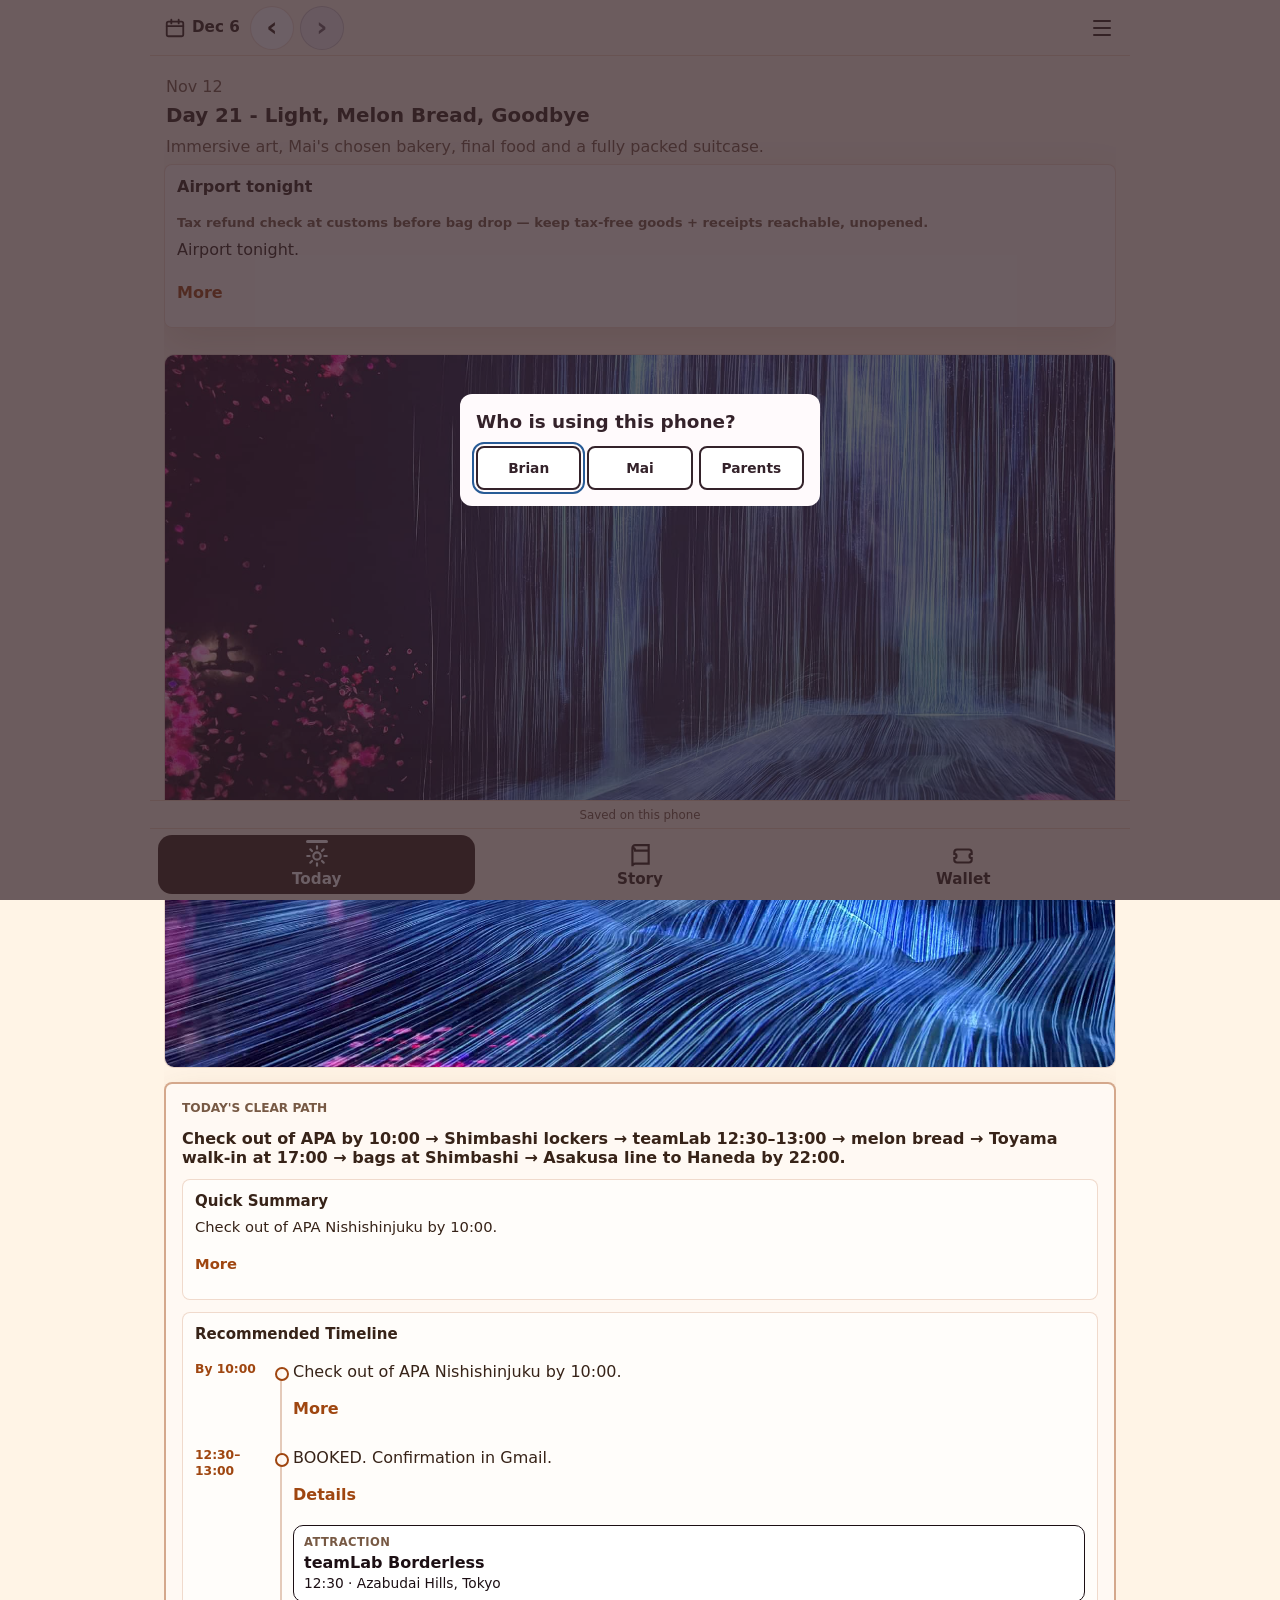
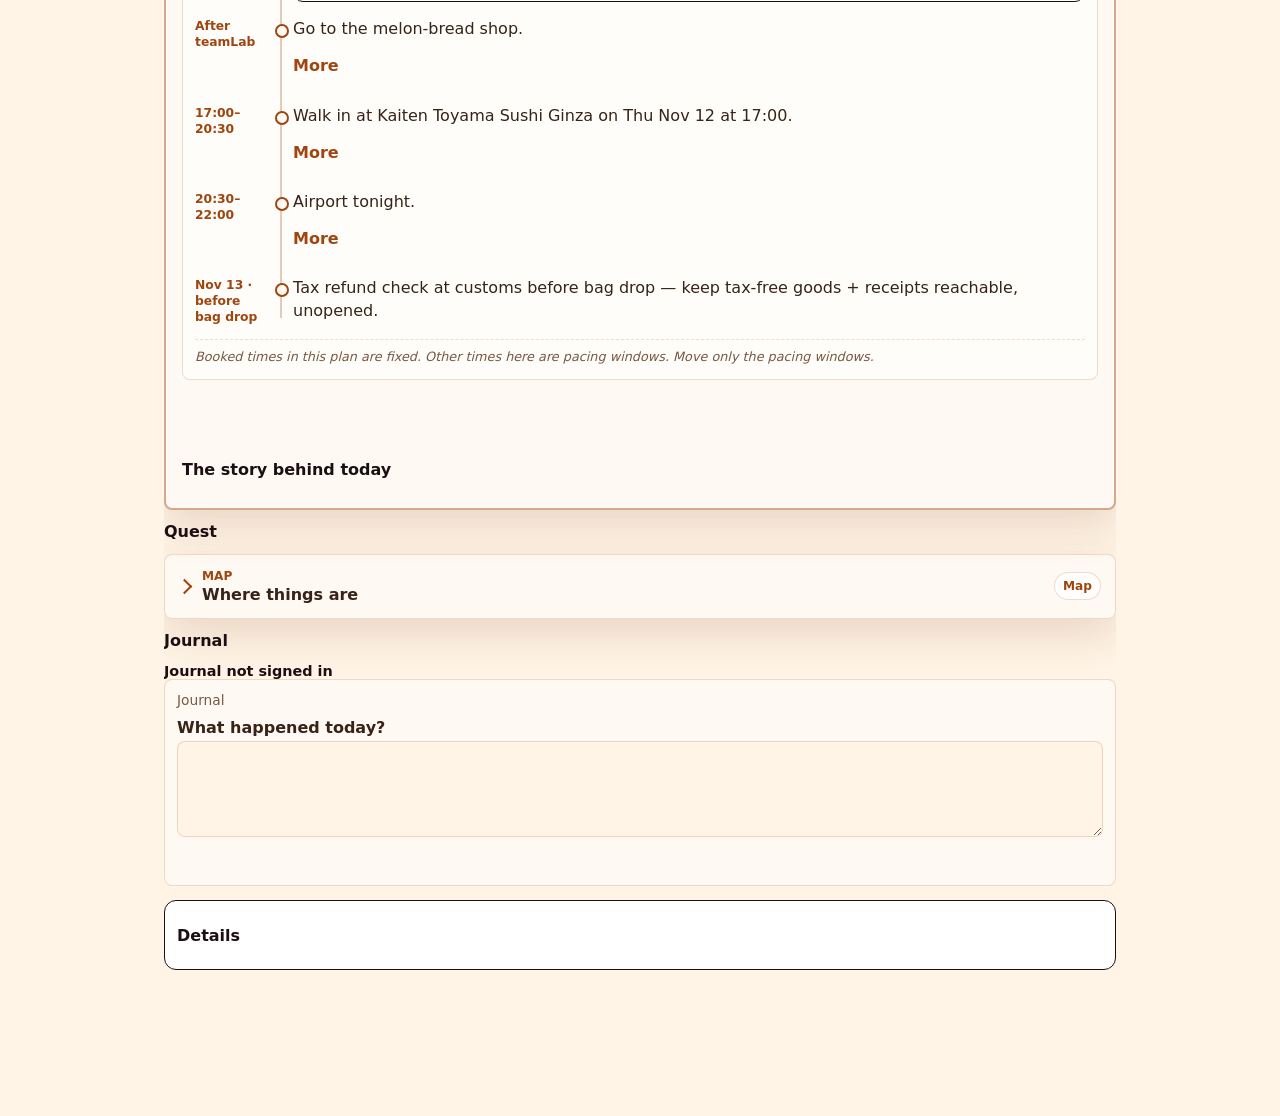
==== commit 0ccc090d: "v234: drop the per-day photo prompt slots Day pages no longer ask for a thumbnail, food, scene, us, " ====
--- a/index.html
+++ b/index.html
@@ -10,7 +10,7 @@
     <title>Japan Trip Hunt</title>
     <link rel="manifest" href="manifest.webmanifest">
     <link rel="stylesheet" href="leaflet.css">
-    <link rel="stylesheet" href="styles.css?v230">
+    <link rel="stylesheet" href="styles.css?v234">
   </head>
   <body>
     <div class="app-shell">
@@ -42,7 +42,7 @@
           </nav>
           <hr>
           <button type="button" id="archiveToggle" aria-pressed="false">Show skipped</button>
-          <p class="menu-version">v230</p>
+          <p class="menu-version">v234</p>
         </div>
       </header>
 
@@ -184,10 +184,10 @@
 
     <script src="leaflet.js"></script>
     <script src="place-coordinates.js"></script>
-    <script src="ticket-email.js?v230"></script>
-    <script src="wander.js?v230"></script>
-    <script src="roll-call.js?v230"></script>
-    <script src="bulk-photos.js?v230"></script>
-    <script src="app.js?v230"></script>
+    <script src="ticket-email.js?v234"></script>
+    <script src="wander.js?v234"></script>
+    <script src="roll-call.js?v234"></script>
+    <script src="bulk-photos.js?v234"></script>
+    <script src="app.js?v234"></script>
   </body>
 </html>
--- a/styles.css
+++ b/styles.css
@@ -5200,7 +5200,84 @@
   font-size: 0.86rem;
 }
 
-.family-photo img {
+.family-photo-frame {
+  display: block;
+  width: 100%;
+  min-height: 96px;
+  padding: 0;
+  border: 0;
+  border-radius: 8px;
+  background: #f3ecef;
+  color: inherit;
+  font: inherit;
+  text-align: left;
+  cursor: pointer;
+}
+
+.quest-photo img.photo-open,
+.album-photo img.photo-open,
+.story-photo {
+  cursor: pointer;
+}
+
+.photo-viewer {
+  position: fixed;
+  inset: 0;
+  z-index: 90;
+  background: #fff0f6;
+  color: #34222a;
+}
+
+.photo-viewer-close {
+  position: absolute;
+  top: 12px;
+  right: 12px;
+  z-index: 2;
+  width: 44px;
+  height: 44px;
+  border: 1px solid rgba(135, 58, 86, 0.24);
+  border-radius: 999px;
+  background: #fff;
+  color: #34222a;
+  font: inherit;
+  font-size: 1.6rem;
+  line-height: 1;
+  cursor: pointer;
+}
+
+.photo-viewer-status {
+  position: absolute;
+  top: 22px;
+  left: 16px;
+  z-index: 2;
+  margin: 0;
+  font-size: 0.86rem;
+  font-weight: 750;
+}
+
+.photo-viewer-stage {
+  height: 100%;
+  display: grid;
+  place-items: center;
+  overflow: hidden;
+  touch-action: none;
+}
+
+.photo-viewer-stage img {
+  max-width: 100%;
+  max-height: 100%;
+  object-fit: contain;
+  transform-origin: center center;
+  touch-action: none;
+  user-select: none;
+}
+
+body.photo-viewer-open {
+  overflow: hidden;
+}
+
+.family-photo img,
+.family-photo-frame img {
   width: 100%;
   max-height: 220px;
   object-fit: cover;
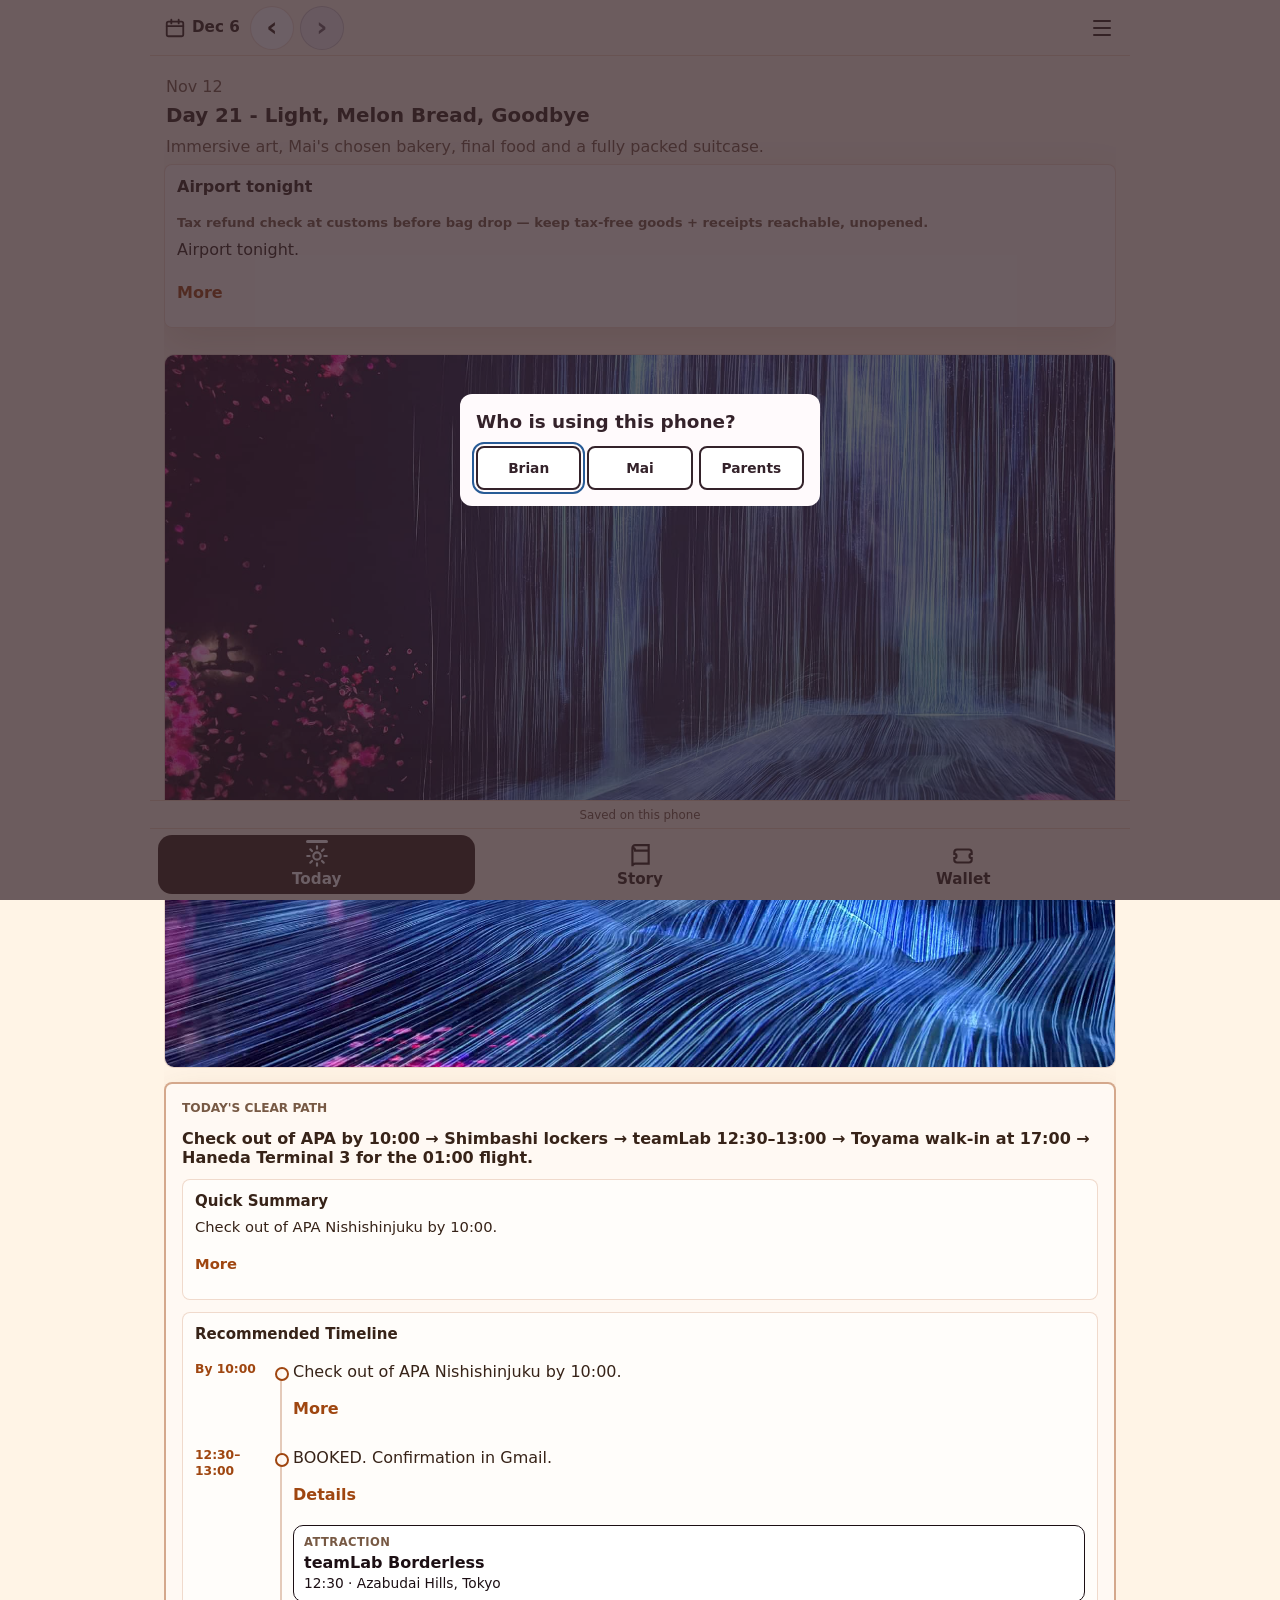
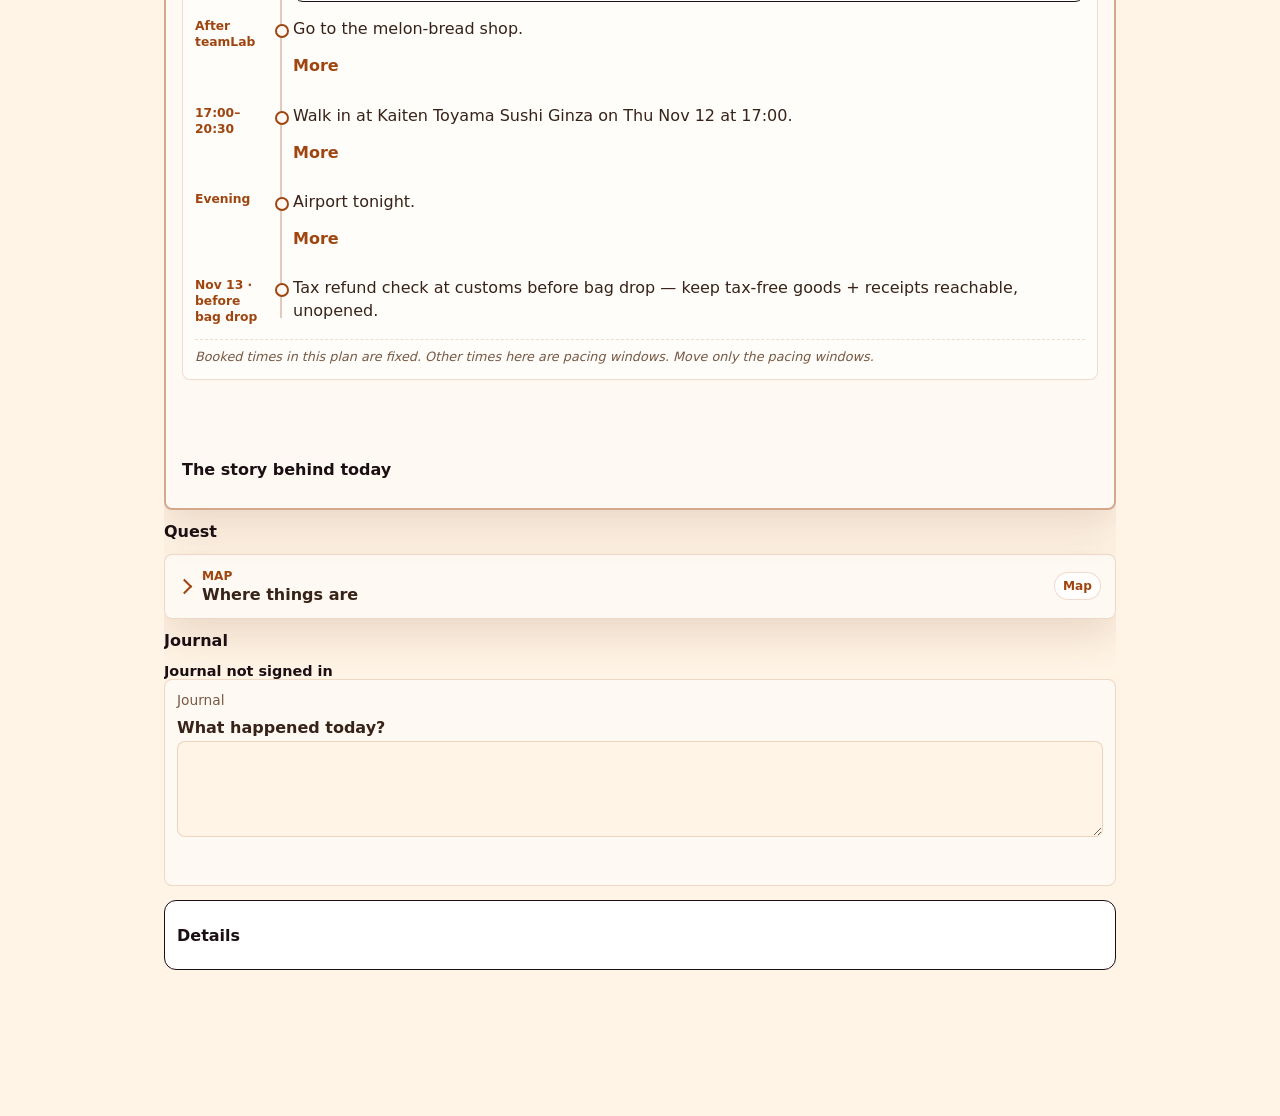
==== commit e08b200c: "Replace cancelled Hakone plans with an APA Tokyo stay. Brian and Mai stay at APA through the morning" ====
--- a/index.html
+++ b/index.html
@@ -10,7 +10,7 @@
     <title>Japan Trip Hunt</title>
     <link rel="manifest" href="manifest.webmanifest">
     <link rel="stylesheet" href="leaflet.css">
-    <link rel="stylesheet" href="styles.css?v234">
+    <link rel="stylesheet" href="styles.css?v236">
   </head>
   <body>
     <div class="app-shell">
@@ -42,7 +42,7 @@
           </nav>
           <hr>
           <button type="button" id="archiveToggle" aria-pressed="false">Show skipped</button>
-          <p class="menu-version">v234</p>
+          <p class="menu-version">v236</p>
         </div>
       </header>
 
@@ -184,10 +184,10 @@
 
     <script src="leaflet.js"></script>
     <script src="place-coordinates.js"></script>
-    <script src="ticket-email.js?v234"></script>
-    <script src="wander.js?v234"></script>
-    <script src="roll-call.js?v234"></script>
-    <script src="bulk-photos.js?v234"></script>
-    <script src="app.js?v234"></script>
+    <script src="ticket-email.js?v236"></script>
+    <script src="wander.js?v236"></script>
+    <script src="roll-call.js?v236"></script>
+    <script src="bulk-photos.js?v236"></script>
+    <script src="app.js?v236"></script>
   </body>
 </html>
